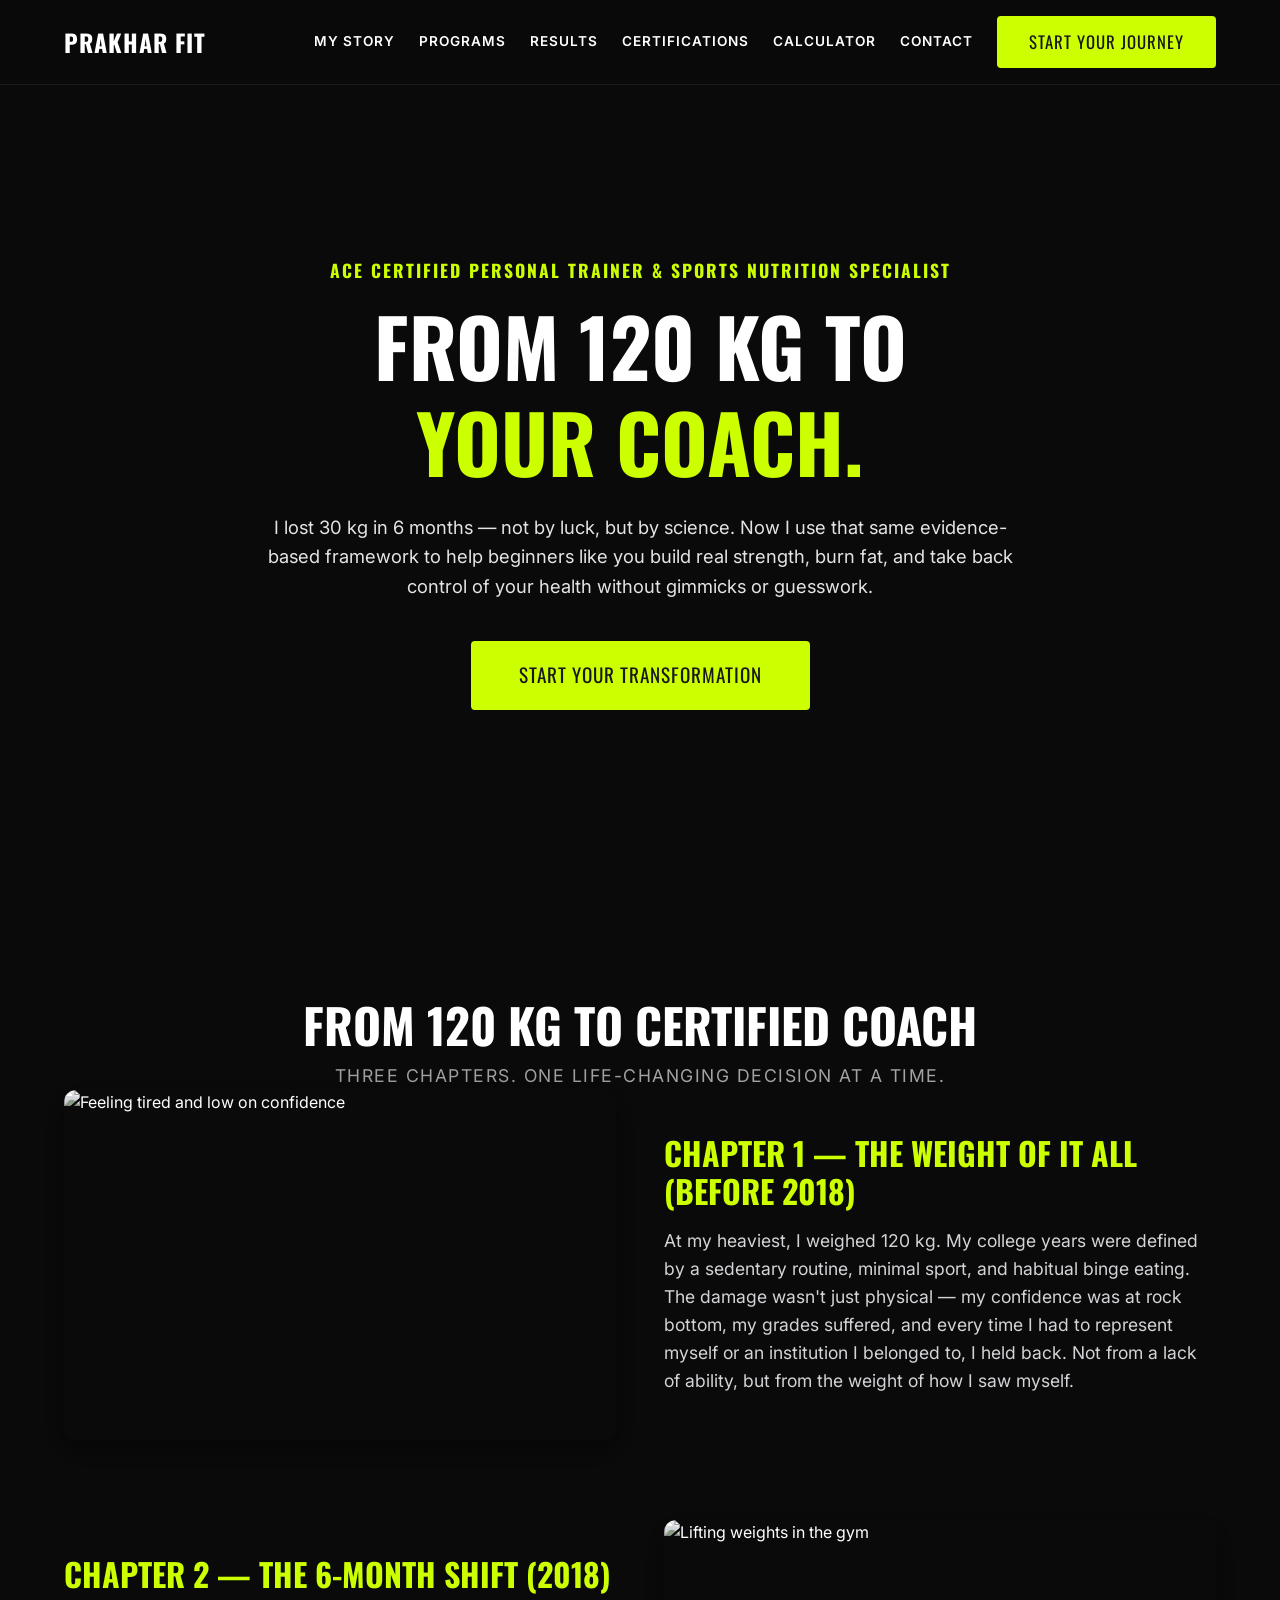
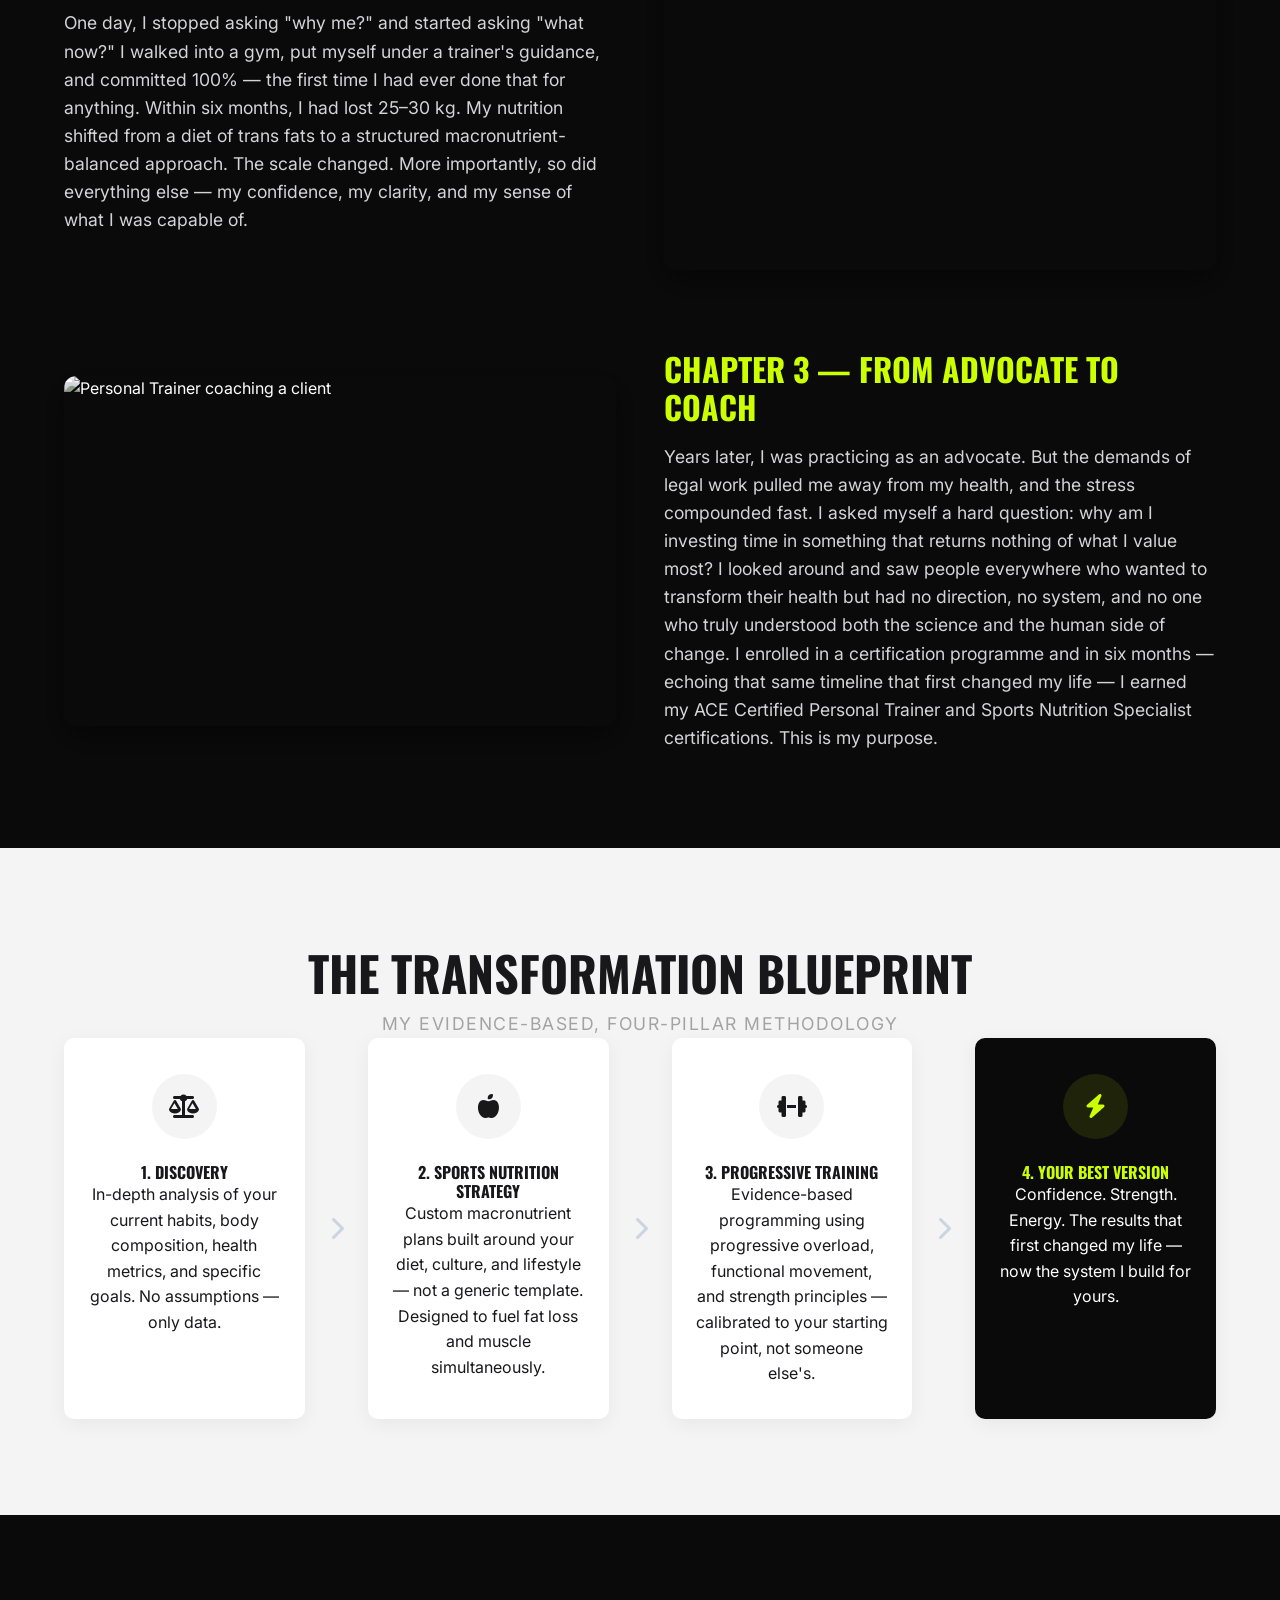
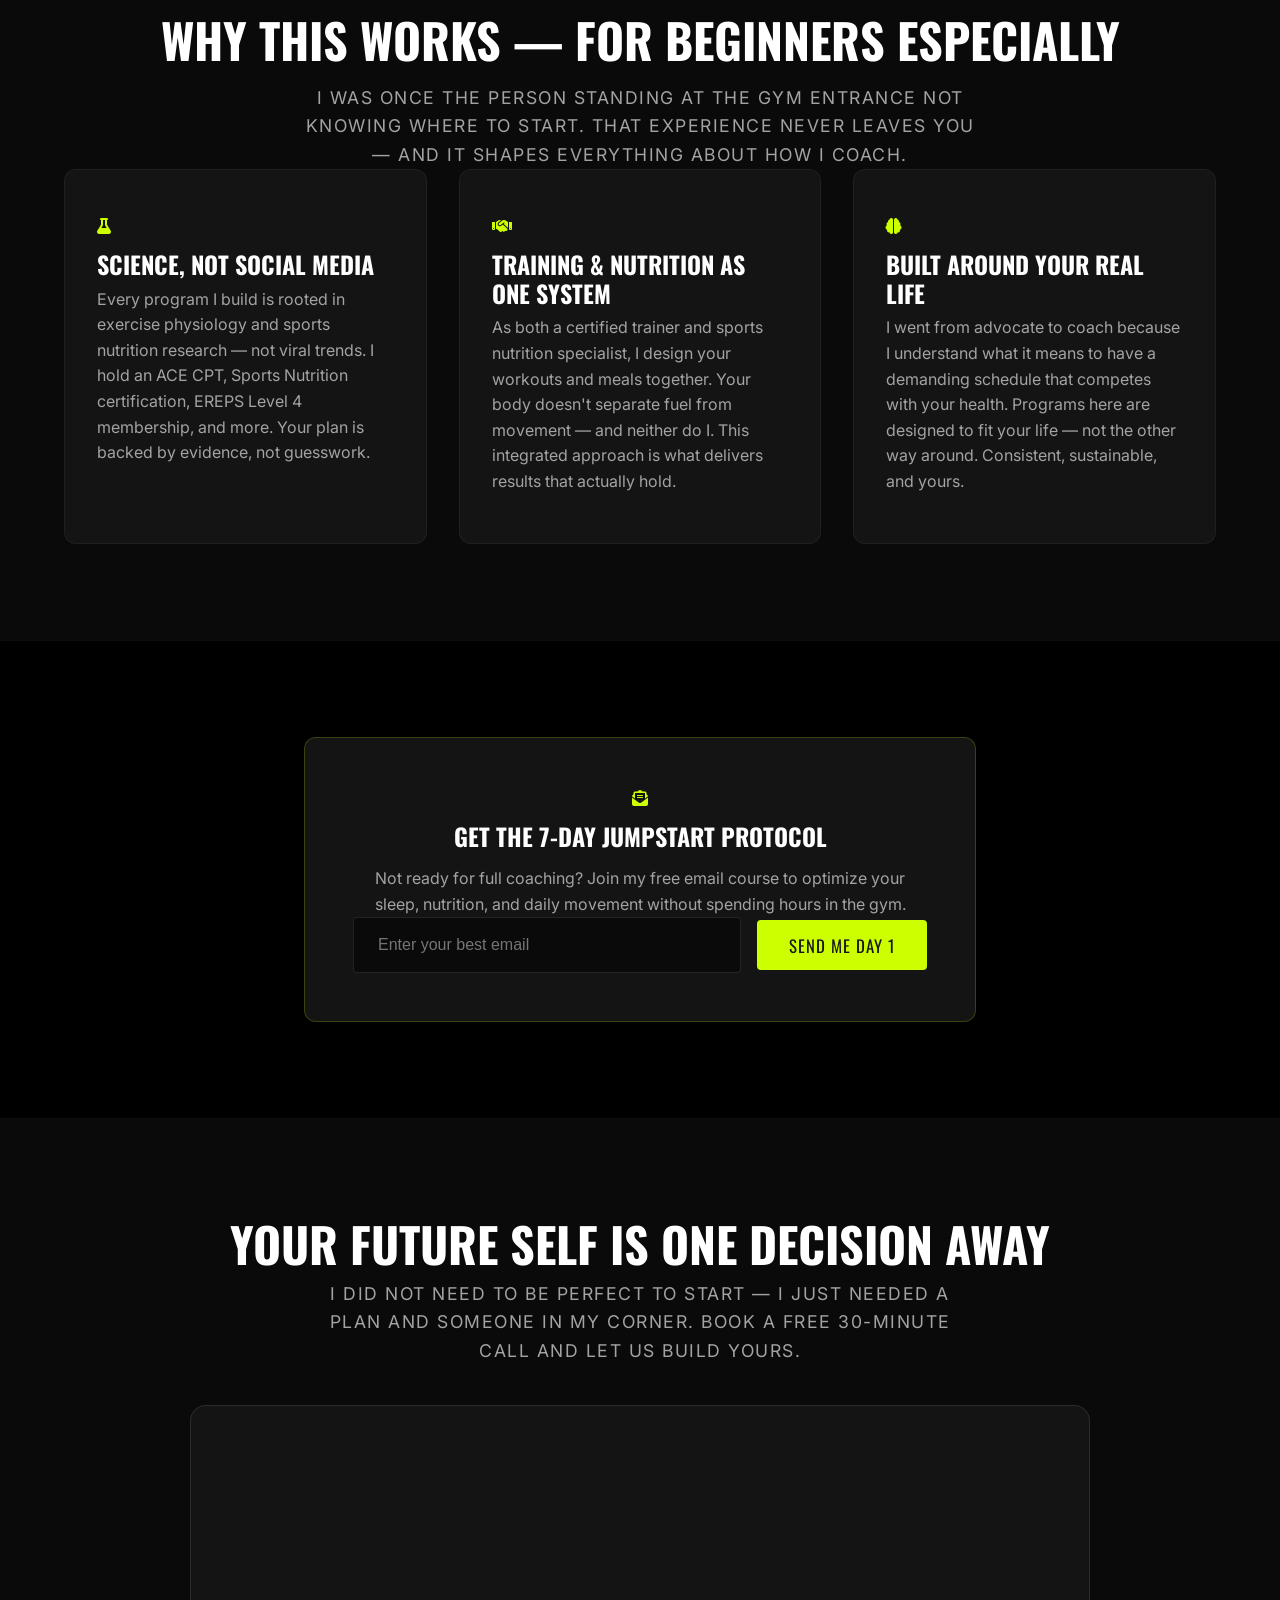
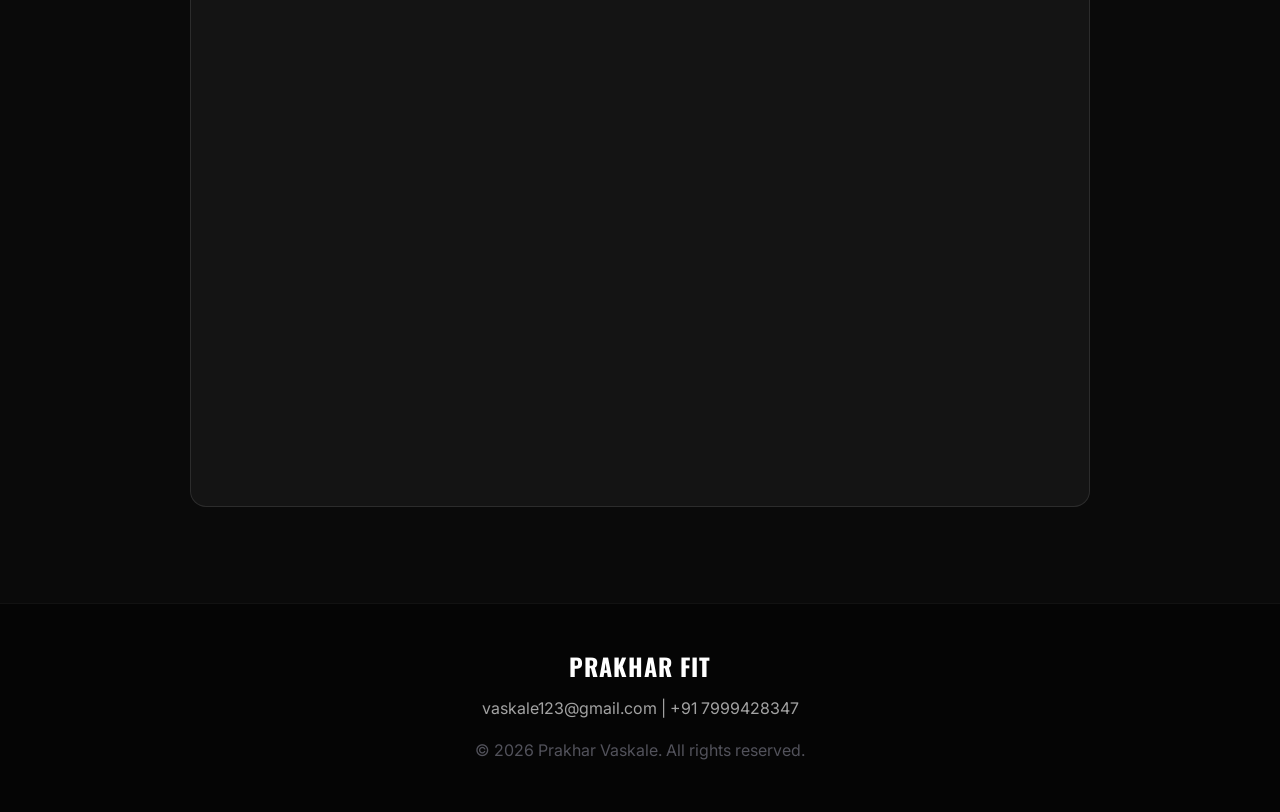
==== index.html @ a8d037b8 "Add files via upload" ====
<!DOCTYPE html>
<html lang="en">
<head>
    <meta charset="UTF-8">
    <meta name="viewport" content="width=device-width, initial-scale=1.0">
    <title>Prakhar Vaskale | Personal Training & Fitness</title>
    
    <link rel="preconnect" href="https://fonts.googleapis.com">
    <link rel="preconnect" href="https://fonts.gstatic.com" crossorigin>
    <link href="https://fonts.googleapis.com/css2?family=Inter:wght@300;400;600&family=Oswald:wght@500;700&display=swap" rel="stylesheet">
    <link rel="stylesheet" href="https://cdnjs.cloudflare.com/ajax/libs/font-awesome/6.4.0/css/all.min.css">
    <link rel="stylesheet" href="style.css">
</head>
<body>

    <nav class="navbar">
        <div class="nav-container">
            <a href="index.html" class="logo">PRAKHAR FIT</a>
            <div class="nav-links">
                <a href="index.html#journey">My Story</a>
                <a href="programs.html">Programs</a>
                <a href="transformations.html">Results</a>
                <a href="certifications.html">Certifications</a>
                <a href="calculator.html">Calculator</a>
                <a href="contact.html">Contact</a>
                <a href="index.html#consultation" class="btn btn-accent">Start Your Journey</a>
            </div>
        </div>
    </nav>

    <header class="hero">
        <div class="hero-overlay"></div>
        <div class="hero-content">
            <h4 class="hero-subtitle">ACE Certified Personal Trainer &amp; Sports Nutrition Specialist</h4>
            <h1 class="hero-title">FROM 120 KG TO <br><span class="text-accent">YOUR COACH.</span></h1>
            <p class="hero-description">
                I lost 30 kg in 6 months — not by luck, but by science. Now I use that same evidence-based framework to help beginners like you build real strength, burn fat, and take back control of your health without gimmicks or guesswork.
            </p>
            <div class="hero-buttons">
                <a href="#consultation" class="btn btn-accent btn-large">Start Your Transformation</a>
            </div>
        </div>
    </header>

    <section id="journey" class="section dark-section">
        <div class="container text-center mb-12">
            <h2 class="section-title">From 120 kg to Certified Coach</h2>
            <p class="section-subtitle">Three chapters. One life-changing decision at a time.</p>
        </div>

        <div class="timeline container">
            <div class="timeline-item">
                <div class="timeline-img">
                    <img src="https://images.unsplash.com/photo-1549923746-c502d488b3ea?q=80&w=600&auto=format&fit=crop" alt="Feeling tired and low on confidence">
                </div>
                <div class="timeline-content">
                    <h3>Chapter 1 — The Weight of It All (Before 2018)</h3>
                    <p>At my heaviest, I weighed 120 kg. My college years were defined by a sedentary routine, minimal sport, and habitual binge eating. The damage wasn't just physical — my confidence was at rock bottom, my grades suffered, and every time I had to represent myself or an institution I belonged to, I held back. Not from a lack of ability, but from the weight of how I saw myself.</p>
                </div>
            </div>

            <div class="timeline-item reverse">
                <div class="timeline-img">
                    <img src="https://images.unsplash.com/photo-1581009146145-b5ef050c2e1e?q=80&w=600&auto=format&fit=crop" alt="Lifting weights in the gym">
                </div>
                <div class="timeline-content">
                    <h3>Chapter 2 — The 6-Month Shift (2018)</h3>
                    <p>One day, I stopped asking "why me?" and started asking "what now?" I walked into a gym, put myself under a trainer's guidance, and committed 100% — the first time I had ever done that for anything. Within six months, I had lost 25–30 kg. My nutrition shifted from a diet of trans fats to a structured macronutrient-balanced approach. The scale changed. More importantly, so did everything else — my confidence, my clarity, and my sense of what I was capable of.</p>
                </div>
            </div>

            <div class="timeline-item">
                <div class="timeline-img">
                    <img src="https://images.unsplash.com/photo-1571019614242-c5c5dee9f50b?q=80&w=600&auto=format&fit=crop" alt="Personal Trainer coaching a client">
                </div>
                <div class="timeline-content">
                    <h3>Chapter 3 — From Advocate to Coach</h3>
                    <p>Years later, I was practicing as an advocate. But the demands of legal work pulled me away from my health, and the stress compounded fast. I asked myself a hard question: why am I investing time in something that returns nothing of what I value most? I looked around and saw people everywhere who wanted to transform their health but had no direction, no system, and no one who truly understood both the science and the human side of change. I enrolled in a certification programme and in six months — echoing that same timeline that first changed my life — I earned my ACE Certified Personal Trainer and Sports Nutrition Specialist certifications. This is my purpose.</p>
                </div>
            </div>
        </div>
    </section>

    <section id="methodology" class="section grey-section">
        <div class="container text-center mb-12">
            <h2 class="section-title text-dark">The Transformation Blueprint</h2>
            <p class="section-subtitle text-dark">My Evidence-Based, Four-Pillar Methodology</p>
        </div>

        <div class="flowchart container">
            <div class="flow-step">
                <div class="flow-icon"><i class="fa-solid fa-scale-balanced"></i></div>
                <h4>1. Discovery</h4>
                <p>In-depth analysis of your current habits, body composition, health metrics, and specific goals. No assumptions — only data.</p>
            </div>
            <div class="flow-arrow"><i class="fa-solid fa-chevron-right"></i></div>
            
            <div class="flow-step">
                <div class="flow-icon"><i class="fa-solid fa-apple-whole"></i></div>
                <h4>2. Sports Nutrition Strategy</h4>
                <p>Custom macronutrient plans built around your diet, culture, and lifestyle — not a generic template. Designed to fuel fat loss and muscle simultaneously.</p>
            </div>
            <div class="flow-arrow"><i class="fa-solid fa-chevron-right"></i></div>
            
            <div class="flow-step">
                <div class="flow-icon"><i class="fa-solid fa-dumbbell"></i></div>
                <h4>3. Progressive Training</h4>
                <p>Evidence-based programming using progressive overload, functional movement, and strength principles — calibrated to your starting point, not someone else's.</p>
            </div>
            <div class="flow-arrow"><i class="fa-solid fa-chevron-right"></i></div>
            
            <div class="flow-step highlight-step">
                <div class="flow-icon"><i class="fa-solid fa-bolt"></i></div>
                <h4>4. Your Best Version</h4>
                <p>Confidence. Strength. Energy. The results that first changed my life — now the system I build for yours.</p>
            </div>
        </div>
    </section>

    <section class="section dark-section pb-24">
        <div class="container text-center mb-12">
            <h2 class="section-title">Why This Works — For Beginners Especially</h2>
            <p class="section-subtitle max-w-2xl mx-auto mt-4">I was once the person standing at the gym entrance not knowing where to start. That experience never leaves you — and it shapes everything about how I coach.</p>
        </div>
        <div class="grid-3 container">
            <div class="feature-card">
                <i class="fa-solid fa-flask text-accent text-4xl mb-4"></i>
                <h3 class="mb-2">Science, Not Social Media</h3>
                <p class="text-muted">Every program I build is rooted in exercise physiology and sports nutrition research — not viral trends. I hold an ACE CPT, Sports Nutrition certification, EREPS Level 4 membership, and more. Your plan is backed by evidence, not guesswork.</p>
            </div>
            <div class="feature-card">
                <i class="fa-solid fa-handshake text-accent text-4xl mb-4"></i>
                <h3 class="mb-2">Training &amp; Nutrition as One System</h3>
                <p class="text-muted">As both a certified trainer and sports nutrition specialist, I design your workouts and meals together. Your body doesn't separate fuel from movement — and neither do I. This integrated approach is what delivers results that actually hold.</p>
            </div>
            <div class="feature-card">
                <i class="fa-solid fa-brain text-accent text-4xl mb-4"></i>
                <h3 class="mb-2">Built Around Your Real Life</h3>
                <p class="text-muted">I went from advocate to coach because I understand what it means to have a demanding schedule that competes with your health. Programs here are designed to fit your life — not the other way around. Consistent, sustainable, and yours.</p>
            </div>
        </div>
    </section>

    <section class="section black-section lead-magnet-section border-y">
        <div class="container">
            <div class="lead-magnet-card text-center max-w-2xl mx-auto">
                <i class="fa-solid fa-envelope-open-text text-accent text-5xl mb-4"></i>
                <h2 class="mb-4">Get the 7-Day Jumpstart Protocol</h2>
                <p class="text-muted mb-6">Not ready for full coaching? Join my free email course to optimize your sleep, nutrition, and daily movement without spending hours in the gym.</p>
                
                <div id="error-message" style="display:none; color: #ff4444; margin-top: 1rem; padding: 1rem; border: 1px solid #ff4444; border-radius: 6px; background: rgba(255, 68, 68, 0.05);">
                    Something went wrong. Please check your email and try again.
                </div>
                <div id="success-message" style="display:none; color: var(--accent); margin-top: 1rem; padding: 1rem; border: 1px solid var(--accent); border-radius: 6px; background: rgba(204, 255, 0, 0.05);">
                    Protocol started! Check your inbox for Day 1.
                </div>

                <form id="sib-form" method="POST" action="https://c0c297ec.sibforms.com/serve/[base64]" data-type="subscription" class="flex items-center justify-center gap-4 flex-wrap mt-6">
                    
                    <input class="lead-input" type="email" id="EMAIL" name="EMAIL" autocomplete="off" placeholder="Enter your best email" data-required="true" required />
                    
                    <button class="btn btn-accent" form="sib-form" type="submit">
                        Send Me Day 1
                    </button>

                    <input type="text" name="email_address_check" value="" style="display:none;">
                    <input type="hidden" name="locale" value="en">
                </form>

                <script>
                  window.REQUIRED_CODE_ERROR_MESSAGE = 'Please choose a country code';
                  window.LOCALE = 'en';
                  window.EMAIL_INVALID_MESSAGE = window.SMS_INVALID_MESSAGE = "The information provided is invalid.";
                  window.REQUIRED_ERROR_MESSAGE = "This field cannot be left blank.";
                  window.GENERIC_INVALID_MESSAGE = "The information provided is invalid.";
                  window.translation = { common: { selectedList: '{quantity} list selected', selectedLists: '{quantity} lists selected', selectedOption: '{quantity} selected', selectedOptions: '{quantity} selected', } };
                  var AUTOHIDE = Boolean(1);
                </script>
                <script defer src="https://sibforms.com/forms/end-form/build/main.js"></script>

            </div>
        </div>
    </section>

    <section id="consultation" class="section dark-section text-center">
        <div class="container">
            <h2 class="section-title mb-4">Your Future Self Is One Decision Away</h2>
            <p class="section-subtitle text-muted mb-10 max-w-2xl mx-auto">I did not need to be perfect to start — I just needed a plan and someone in my corner. Book a free 30-minute call and let us build yours.</p>
            
            <div class="calendly-wrapper">
                <div class="calendly-inline-widget" data-url="https://calendly.com/vaskale123/30min?hide_gdpr_banner=1&background_color=0a0a0a&text_color=ffffff&primary_color=ccff00" style="min-width:320px;height:700px;"></div>
                <script type="text/javascript" src="https://assets.calendly.com/assets/external/widget.js" async></script>
            </div>
        </div>
    </section>

    <footer class="footer">
        <div class="container text-center">
            <h3 class="logo mb-4">PRAKHAR FIT</h3>
            <p class="text-muted mb-4">vaskale123@gmail.com | +91 7999428347</p>
            <p class="text-sm text-dark-muted">&copy; 2026 Prakhar Vaskale. All rights reserved.</p>
        </div>
    </footer>

</body>
</html>
---- style.css ----
/* =========================================
   1. Reset & Core Variables
   ========================================= */
:root {
    --bg-main: #0a0a0a;
    --bg-card: #141414;
    --bg-light: #f4f4f5;
    --accent: #ccff00; 
    --accent-hover: #b3e600;
    --text-main: #ffffff;
    --text-muted: #a3a3a3;
    --text-dark: #18181b;
    --font-heading: 'Oswald', sans-serif;
    --font-body: 'Inter', sans-serif;
    --transition: all 0.3s ease-in-out;
}

*, *::before, *::after {
    margin: 0;
    padding: 0;
    box-sizing: border-box;
}

html {
    scroll-behavior: smooth;
    /* Fix for mobile chrome viewport height */
    height: -webkit-fill-available;
}

body {
    font-family: var(--font-body);
    background-color: var(--bg-main);
    color: var(--text-main);
    line-height: 1.6;
    -webkit-font-smoothing: antialiased;
    overflow-x: hidden;
    width: 100%;
    min-height: 100vh;
    min-height: -webkit-fill-available;
}

img {
    max-width: 100%;
    height: auto;
    display: block;
}

/* =========================================
   2. Typography & Utility Classes
   ========================================= */
h1, h2, h3, h4, .logo {
    font-family: var(--font-heading);
    text-transform: uppercase;
    line-height: 1.2;
}

.text-accent { color: var(--accent); }
.text-muted { color: var(--text-muted); }
.text-dark { color: var(--text-dark); }
.text-main { color: var(--text-main); }
.text-center { text-align: center; }
.font-bold { font-weight: 700; }
.text-lg { font-size: 1.15rem; }

.mb-2 { margin-bottom: 0.5rem; }
.mb-4 { margin-bottom: 1rem; }
.mb-10 { margin-bottom: 2.5rem; }
.mb-12 { margin-bottom: 3.5rem; }
.mt-4 { margin-top: 1rem; }
.mr-4 { margin-right: 1rem; }
.mt-nav { margin-top: 70px; }

.max-w-2xl { max-width: 42rem; width: 100%; }
.mx-auto { margin-left: auto; margin-right: auto; }
.container { max-width: 1200px; margin: 0 auto; padding: 0 1.5rem; width: 100%; }
.flex { display: flex; }
.items-center { align-items: center; }
.justify-center { justify-content: center; }
.gap-4 { gap: 1rem; }
.flex-wrap { flex-wrap: wrap; }

/* =========================================
   3. Buttons
   ========================================= */
.btn {
    display: inline-flex;
    align-items: center;
    justify-content: center;
    padding: 0.8rem 2rem;
    font-family: var(--font-heading);
    font-size: 1.05rem;
    text-transform: uppercase;
    letter-spacing: 1px;
    transition: var(--transition);
    cursor: pointer;
    border: none;
    text-decoration: none;
    border-radius: 4px; 
    text-align: center;
}

.btn-accent { background-color: var(--accent); color: var(--text-dark); }
.btn-accent:hover { background-color: var(--accent-hover); transform: translateY(-2px); box-shadow: 0 8px 20px rgba(204, 255, 0, 0.15); }
.btn-large { padding: 1.2rem 3rem; font-size: 1.2rem; }
.btn-outline { background-color: transparent; border: 1px solid var(--text-muted); color: var(--text-main); }
.btn-outline:hover { background-color: rgba(255,255,255,0.05); }

/* =========================================
   4. Navigation (FIXED FOR CHROME MOBILE)
   ========================================= */
.navbar {
    position: fixed;
    top: 0; 
    left: 0; 
    width: 100%;
    background: rgba(10, 10, 10, 0.98); /* Higher opacity for mobile stability */
    backdrop-filter: blur(10px);
    -webkit-backdrop-filter: blur(10px); /* Safari support */
    z-index: 9999; /* Forced to the absolute top */
    border-bottom: 1px solid rgba(255, 255, 255, 0.08);
    /* Prevent Chrome from hiding bar on scroll */
    transform: translateZ(0);
}

.nav-container {
    display: flex;
    justify-content: space-between;
    align-items: center;
    padding: 1rem 1.5rem;
    max-width: 1200px;
    margin: 0 auto;
}

.logo { font-size: 1.5rem; letter-spacing: 1px; color: var(--text-main); font-weight: 700; text-decoration: none; }
.nav-links { display: flex; align-items: center; gap: 1.5rem; }
.nav-links a:not(.btn) { color: var(--text-main); text-decoration: none; font-weight: 600; font-size: 0.85rem; text-transform: uppercase; letter-spacing: 1px; transition: var(--transition); }
.nav-links a:not(.btn):hover { color: var(--accent); }

/* =========================================
   5. Hero Section
   ========================================= */
.hero {
    position: relative;
    height: 100vh; 
    display: flex;
    align-items: center;
    justify-content: center;
    text-align: center;
    background-image: url('https://images.unsplash.com/photo-1534438327276-14e5300c3a48?q=80&w=1920&auto=format&fit=crop');
    background-size: cover;
    background-position: center;
    /* Ensure hero content doesn't hide behind nav */
    padding-top: 70px;
}

.hero-overlay {
    position: absolute; inset: 0;
    background: linear-gradient(to bottom, rgba(10, 10, 10, 0.8) 0%, rgba(10, 10, 10, 0.95) 100%);
}

.hero-content {
    position: relative;
    z-index: 10;
    max-width: 800px;
    width: 100%;
    padding: 0 1.5rem;
}

.hero-subtitle { color: var(--accent); letter-spacing: 2px; font-size: 1.1rem; margin-bottom: 1rem; }
.hero-title { font-size: clamp(2.5rem, 8vw, 5rem); margin-bottom: 1.5rem; }
.hero-description { font-size: 1.15rem; color: #e4e4e7; margin-bottom: 2.5rem; }

/* =========================================
   6. General Layout Sections
   ========================================= */
.section { padding: 6rem 0; width: 100%; }
.dark-section { background-color: var(--bg-main); }
.black-section { background-color: #000000; }
.grey-section { background-color: var(--bg-light); color: var(--text-dark); }

.page-header { padding: 8rem 1.5rem 4rem; text-align: center; background-color: var(--bg-main); border-bottom: 1px solid rgba(255,255,255,0.05); }
.section-title { font-size: clamp(2rem, 4vw, 3rem); margin-bottom: 0.5rem; }
.section-subtitle { font-size: 1.1rem; color: var(--text-muted); text-transform: uppercase; letter-spacing: 1.5px;}

/* =========================================
   7. Visual Timeline
   ========================================= */
.timeline { display: flex; flex-direction: column; gap: 5rem; }
.timeline-item { display: flex; flex-wrap: wrap; align-items: center; gap: 3rem; width: 100%; }
.timeline-item.reverse { flex-direction: row-reverse; }

.timeline-img { flex: 1 1 400px; position: relative; }
.timeline-content { flex: 1 1 400px; }

.timeline-img img { 
    width: 100%; height: 350px; object-fit: cover; 
    border-radius: 12px; filter: grayscale(80%); 
    transition: var(--transition); box-shadow: 0 10px 30px rgba(0,0,0,0.5); 
}
.timeline-item:hover .timeline-img img { filter: grayscale(0%); transform: scale(1.02); }
.timeline-content h3 { font-size: 2rem; color: var(--accent); margin-bottom: 1rem; }
.timeline-content p { font-size: 1.1rem; color: #d4d4d8; }

/* =========================================
   8. Flowchart
   ========================================= */
.flowchart { display: flex; flex-wrap: wrap; justify-content: center; align-items: stretch; gap: 1.5rem; }
.flow-step { 
    flex: 1 1 220px; 
    background: #ffffff; padding: 2rem 1.5rem; border-radius: 10px; 
    text-align: center; box-shadow: 0 5px 20px rgba(0,0,0,0.05); 
    transition: var(--transition); border-top: 4px solid transparent; 
}
.flow-step:hover { transform: translateY(-5px); border-top-color: var(--accent); }
.highlight-step { background: var(--bg-main); color: var(--text-main); }
.highlight-step h4 { color: var(--accent); }

.flow-icon { 
    width: 65px; height: 65px; margin: 0 auto 1.5rem; 
    background: var(--bg-light); border-radius: 50%; 
    display: flex; align-items: center; justify-content: center; 
    font-size: 1.5rem; color: var(--text-dark); transition: var(--transition); 
}
.highlight-step .flow-icon { background: rgba(204, 255, 0, 0.1); color: var(--accent); }
.flow-step:hover .flow-icon { background: var(--accent); color: var(--text-dark); }
.flow-arrow { display: flex; align-items: center; justify-content: center; font-size: 1.5rem; color: #cbd5e1; }

/* =========================================
   9. Grids
   ========================================= */
.grid-3, .pricing-grid { 
    display: grid; 
    grid-template-columns: repeat(auto-fit, minmax(300px, 1fr)); 
    gap: 2rem; 
}

.feature-card, .pricing-card { 
    background: var(--bg-card); padding: 3rem 2rem; border-radius: 12px; 
    border: 1px solid rgba(255,255,255,0.05); transition: var(--transition); 
    display: flex; flex-direction: column; 
}
.feature-card:hover, .pricing-card:hover { border-color: var(--accent); transform: translateY(-5px); }

.feature-card img { width: 100%; height: 250px; object-fit: cover; border-radius: 8px; }
.feature-card h3 { font-size: 1.5rem; }

.pricing-card.premium { border-color: var(--accent); position: relative; }
.premium-badge { position: absolute; top: -12px; left: 50%; transform: translateX(-50%); background: var(--accent); color: var(--bg-main); padding: 0.25rem 1rem; border-radius: 20px; font-weight: 700; font-size: 0.8rem; text-transform: uppercase; white-space: nowrap; }
.feature-list { list-style: none; margin-bottom: 2.5rem; flex-grow: 1; text-align: left; }
.feature-list li { margin-bottom: 1rem; display: flex; align-items: flex-start; gap: 0.75rem; color: #d4d4d8; }
.feature-list i { color: var(--accent); margin-top: 0.25rem; }

/* =========================================
   10. Contact Section
   ========================================= */
.contact-grid {
    display: grid; 
    grid-template-columns: repeat(auto-fit, minmax(300px, 1fr)); 
    gap: 4rem; 
    align-items: start;
}

.contact-form-wrapper {
    background: var(--bg-card); padding: 3rem; border-radius: 12px; 
    border: 1px solid rgba(255,255,255,0.05); box-shadow: 0 10px 30px rgba(0,0,0,0.5);
}

.custom-form .form-group { margin-bottom: 1.5rem; text-align: left; }
.custom-form label { display: block; margin-bottom: 0.5rem; color: var(--text-muted); font-size: 0.9rem; text-transform: uppercase; letter-spacing: 1px; }
.custom-form input, .custom-form select, .custom-form textarea {
    width: 100%; padding: 1rem; background: var(--bg-main); border: 1px solid rgba(255,255,255,0.1); 
    border-radius: 6px; color: var(--text-main); font-family: var(--font-body); font-size: 1rem; transition: var(--transition);
}
.custom-form input:focus, .custom-form select:focus, .custom-form textarea:focus { outline: none; border-color: var(--accent); box-shadow: 0 0 0 2px rgba(204, 255, 0, 0.2); }

/* =========================================
   11. Calculator Section
   ========================================= */
#results-container { display: none; margin-top: 2rem; padding-top: 2rem; border-top: 1px solid rgba(255,255,255,0.1); }
.macro-grid { display: grid; grid-template-columns: repeat(3, 1fr); gap: 1rem; margin-top: 1.5rem; }
.macro-box { background: var(--bg-main); padding: 1.5rem 1rem; border-radius: 8px; text-align: center; border: 1px solid rgba(204, 255, 0, 0.2); }
.macro-number { font-family: var(--font-heading); font-size: 2rem; color: var(--text-main); margin-bottom: 0.25rem; }
.macro-label { font-size: 0.85rem; color: var(--text-muted); text-transform: uppercase; letter-spacing: 1px; }
.calories-box { text-align: center; margin-bottom: 2rem; }
.calories-number { font-family: var(--font-heading); font-size: 3.5rem; color: var(--accent); line-height: 1; }
.two-col-grid { display: grid; grid-template-columns: 1fr 1fr; gap: 1.5rem; }
.disclaimer-box { background: rgba(255,255,255,0.02); border: 1px solid rgba(255,255,255,0.05); padding: 1rem; border-radius: 8px; text-align: left; margin-bottom: 1.5rem; }

/* =========================================
   12. Calendly & Footer
   ========================================= */
.calendly-wrapper { 
    background: var(--bg-card); border-radius: 16px; max-width: 900px; 
    margin: 0 auto; border: 1px solid rgba(255,255,255,0.1); overflow: hidden; 
}
.footer { background: #050505; padding: 3rem 0; border-top: 1px solid rgba(255,255,255,0.05); }

/* =========================================
   13. New Elements: Lead Magnet & FAQ
   ========================================= */
.border-y {
    border-top: 1px solid rgba(255,255,255,0.05);
    border-bottom: 1px solid rgba(255,255,255,0.05);
}

.lead-magnet-card {
    background: var(--bg-card);
    padding: 3rem;
    border-radius: 12px;
    border: 1px solid rgba(204, 255, 0, 0.2);
    box-shadow: 0 10px 40px rgba(0,0,0,0.6);
}

.lead-input {
    flex: 1;
    min-width: 250px;
    padding: 1.1rem 1.5rem;
    background: var(--bg-main);
    border: 1px solid rgba(255,255,255,0.1);
    border-radius: 4px;
    color: var(--text-main);
    font-size: 1rem;
}

.lead-input:focus {
    outline: none;
    border-color: var(--accent);
}

.faq-container {
    text-align: left;
}

.faq-item {
    background: #ffffff;
    padding: 1.5rem;
    border-radius: 8px;
    margin-bottom: 1rem;
    box-shadow: 0 4px 10px rgba(0,0,0,0.03);
    border-left: 4px solid var(--accent);
}

.faq-question {
    font-size: 1.2rem;
    color: var(--bg-main);
    margin-bottom: 0.5rem;
}

.text-dark-muted {
    color: #52525b;
}

/* =========================================
   14. Responsive Fixes (MOBILE CHROME)
   ========================================= */
@media (max-width: 1000px) {
    .nav-container {
        flex-direction: column;
        padding: 1rem;
    }
    
    .nav-links {
        display: flex;
        flex-wrap: wrap;
        justify-content: center;
        gap: 0.8rem;
        margin-top: 1rem;
    }
    
    .nav-links a:not(.btn) {
        font-size: 0.8rem;
    }
    
    .navbar {
        position: fixed; /* Stick to top even on mobile */
    }

    .hero {
        padding-top: 140px; /* More space for the stacked mobile nav */
    }
    
    .mt-nav {
        margin-top: 140px;
    }

    .timeline-item.reverse { flex-direction: column; } 
    .flow-arrow { display: none; } 
}

@media (max-width: 600px) {
    .section { padding: 4rem 0; }
    .contact-form-wrapper { padding: 1.5rem; }
    .hero-title { font-size: 2.2rem; }
    .timeline-content { text-align: center; }
    .macro-grid { grid-template-columns: 1fr; } 
    .two-col-grid { grid-template-columns: 1fr; }
    
    .lead-magnet-card {
        padding: 2rem 1.5rem;
    }
    
    .lead-input {
        width: 100%;
        min-width: 100%;
    }
}
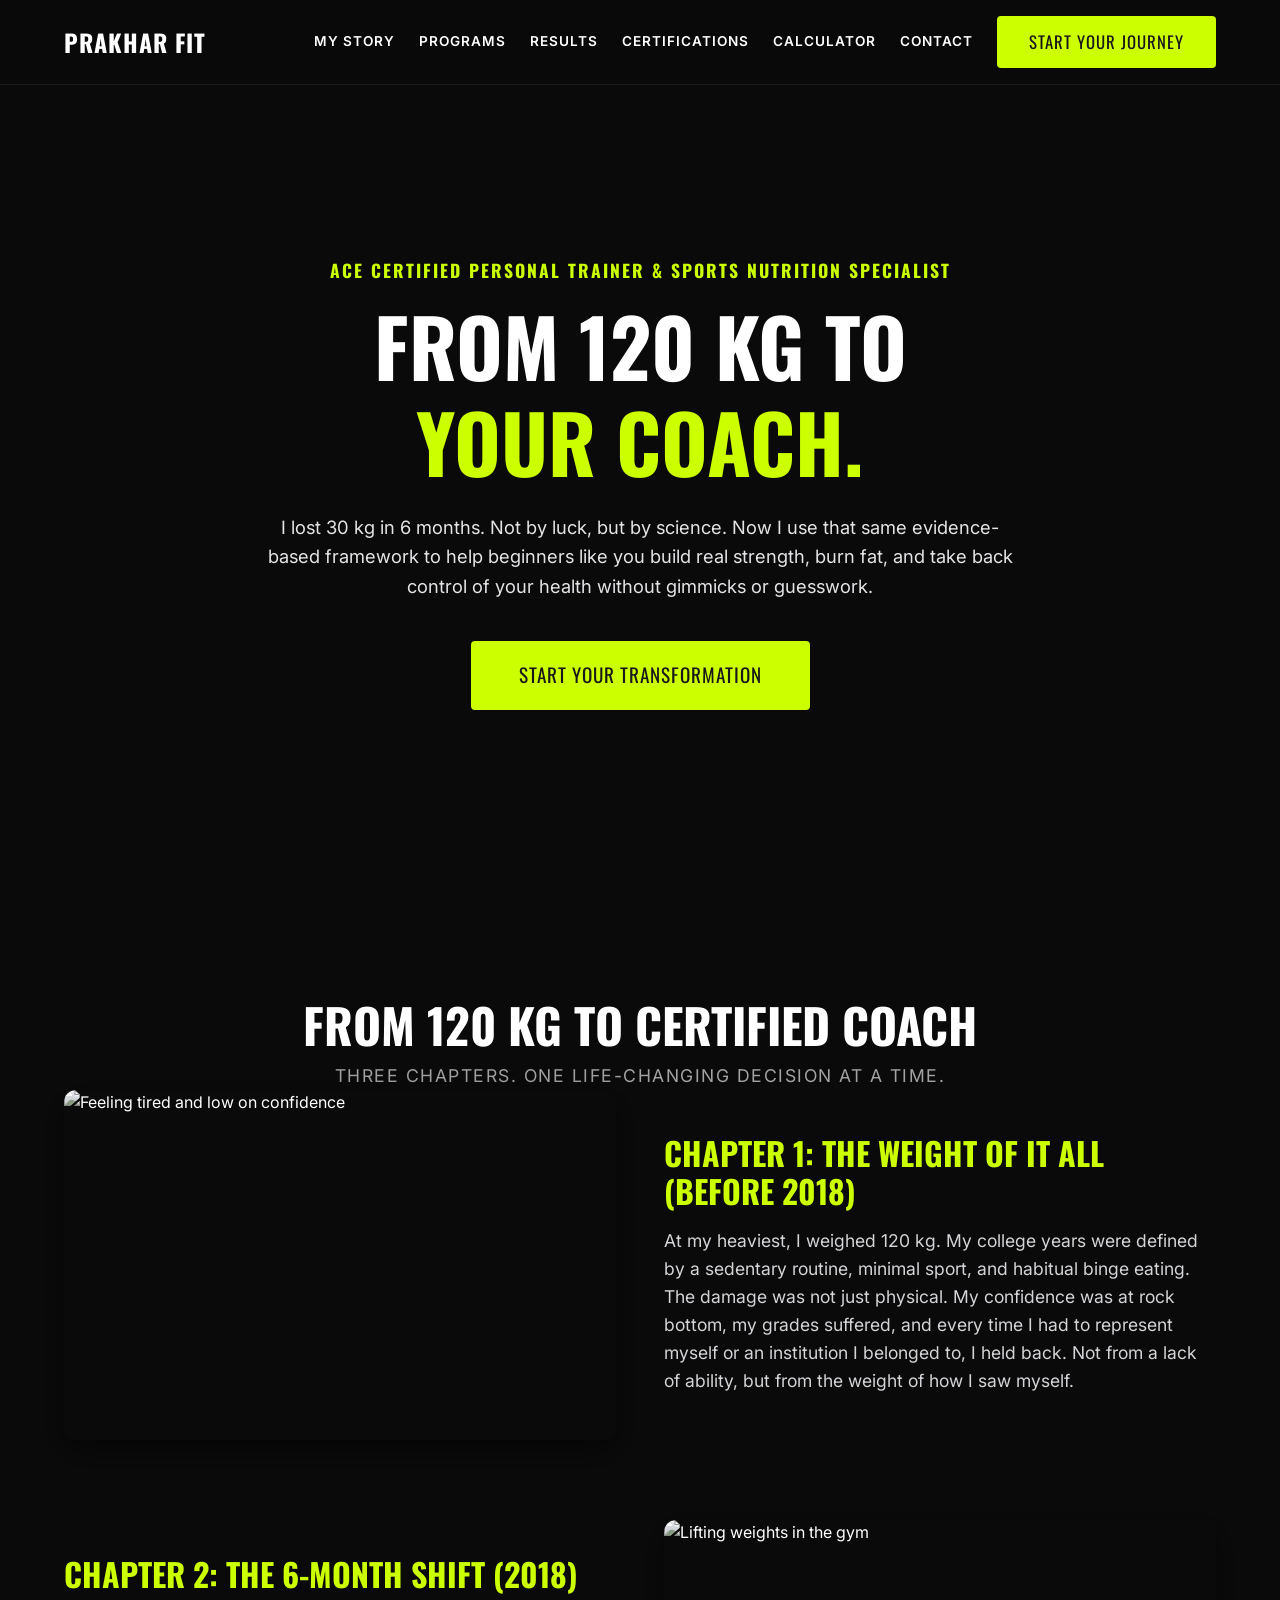
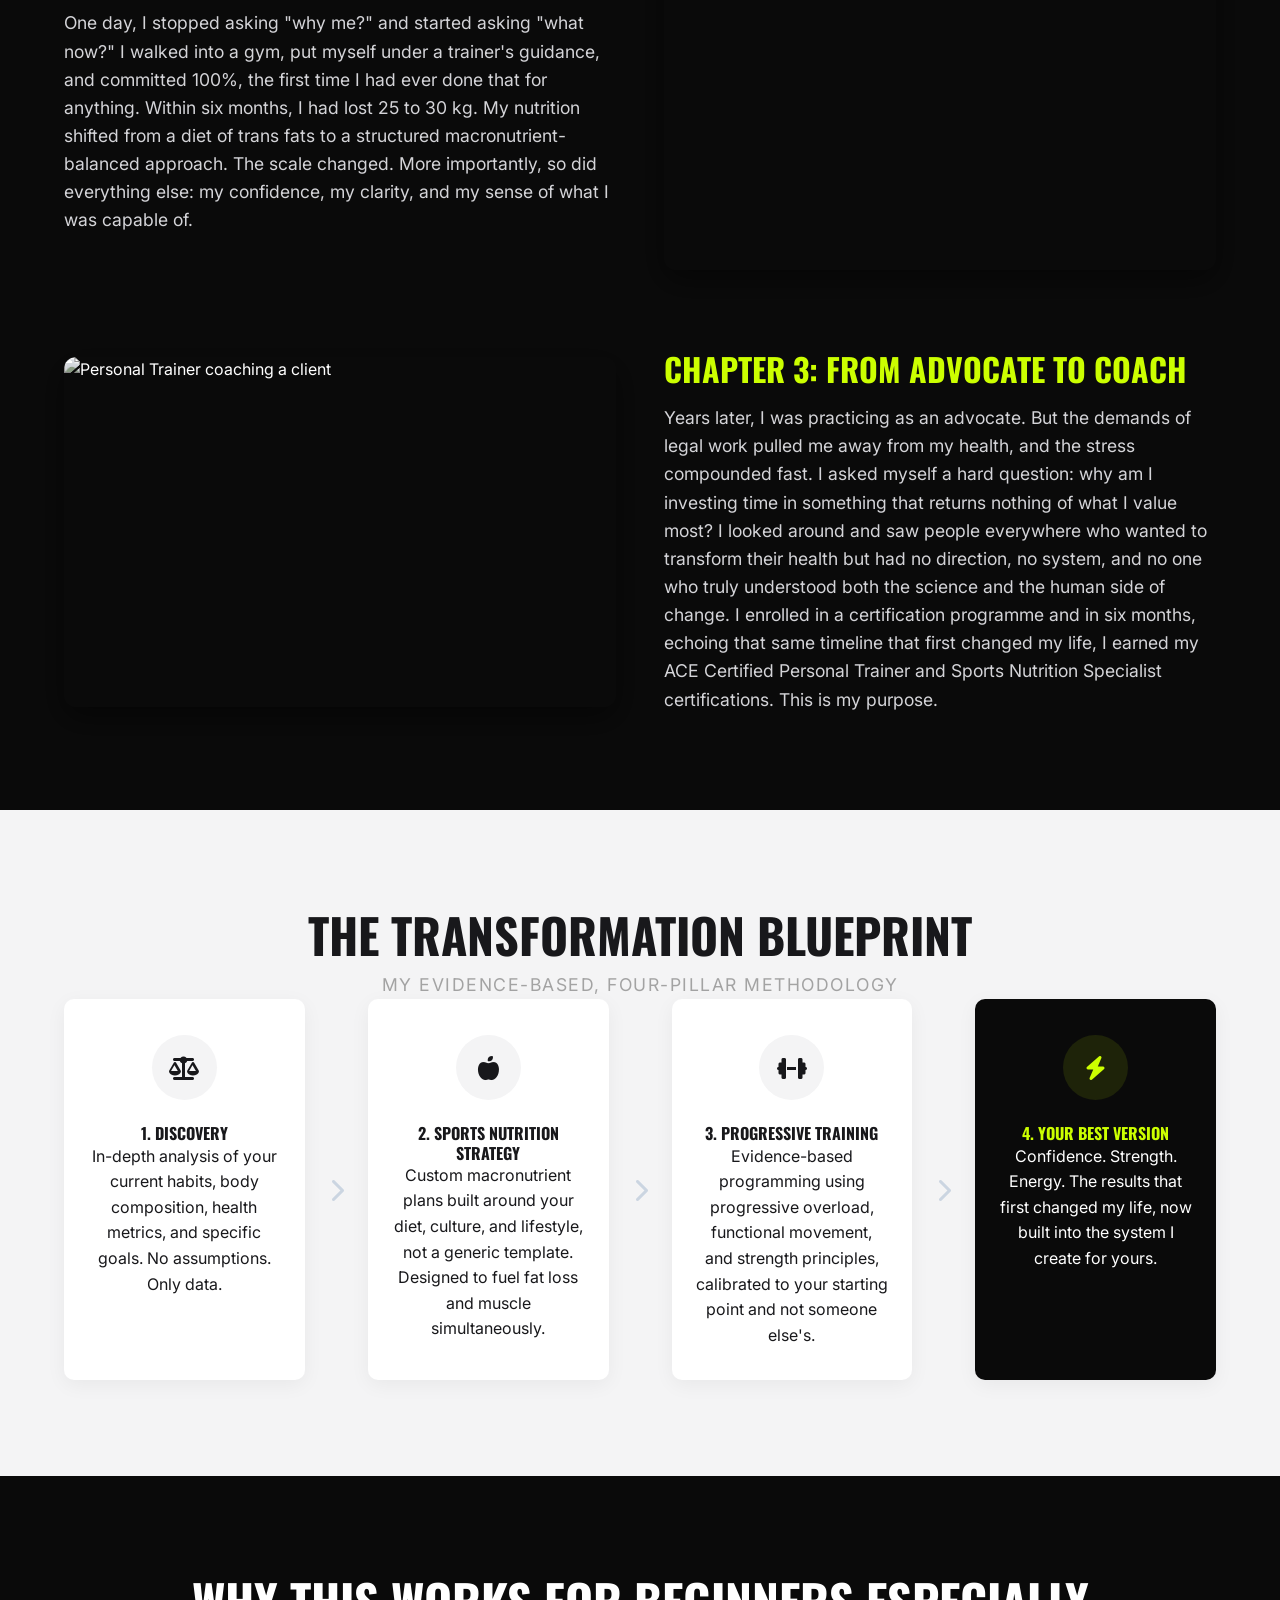
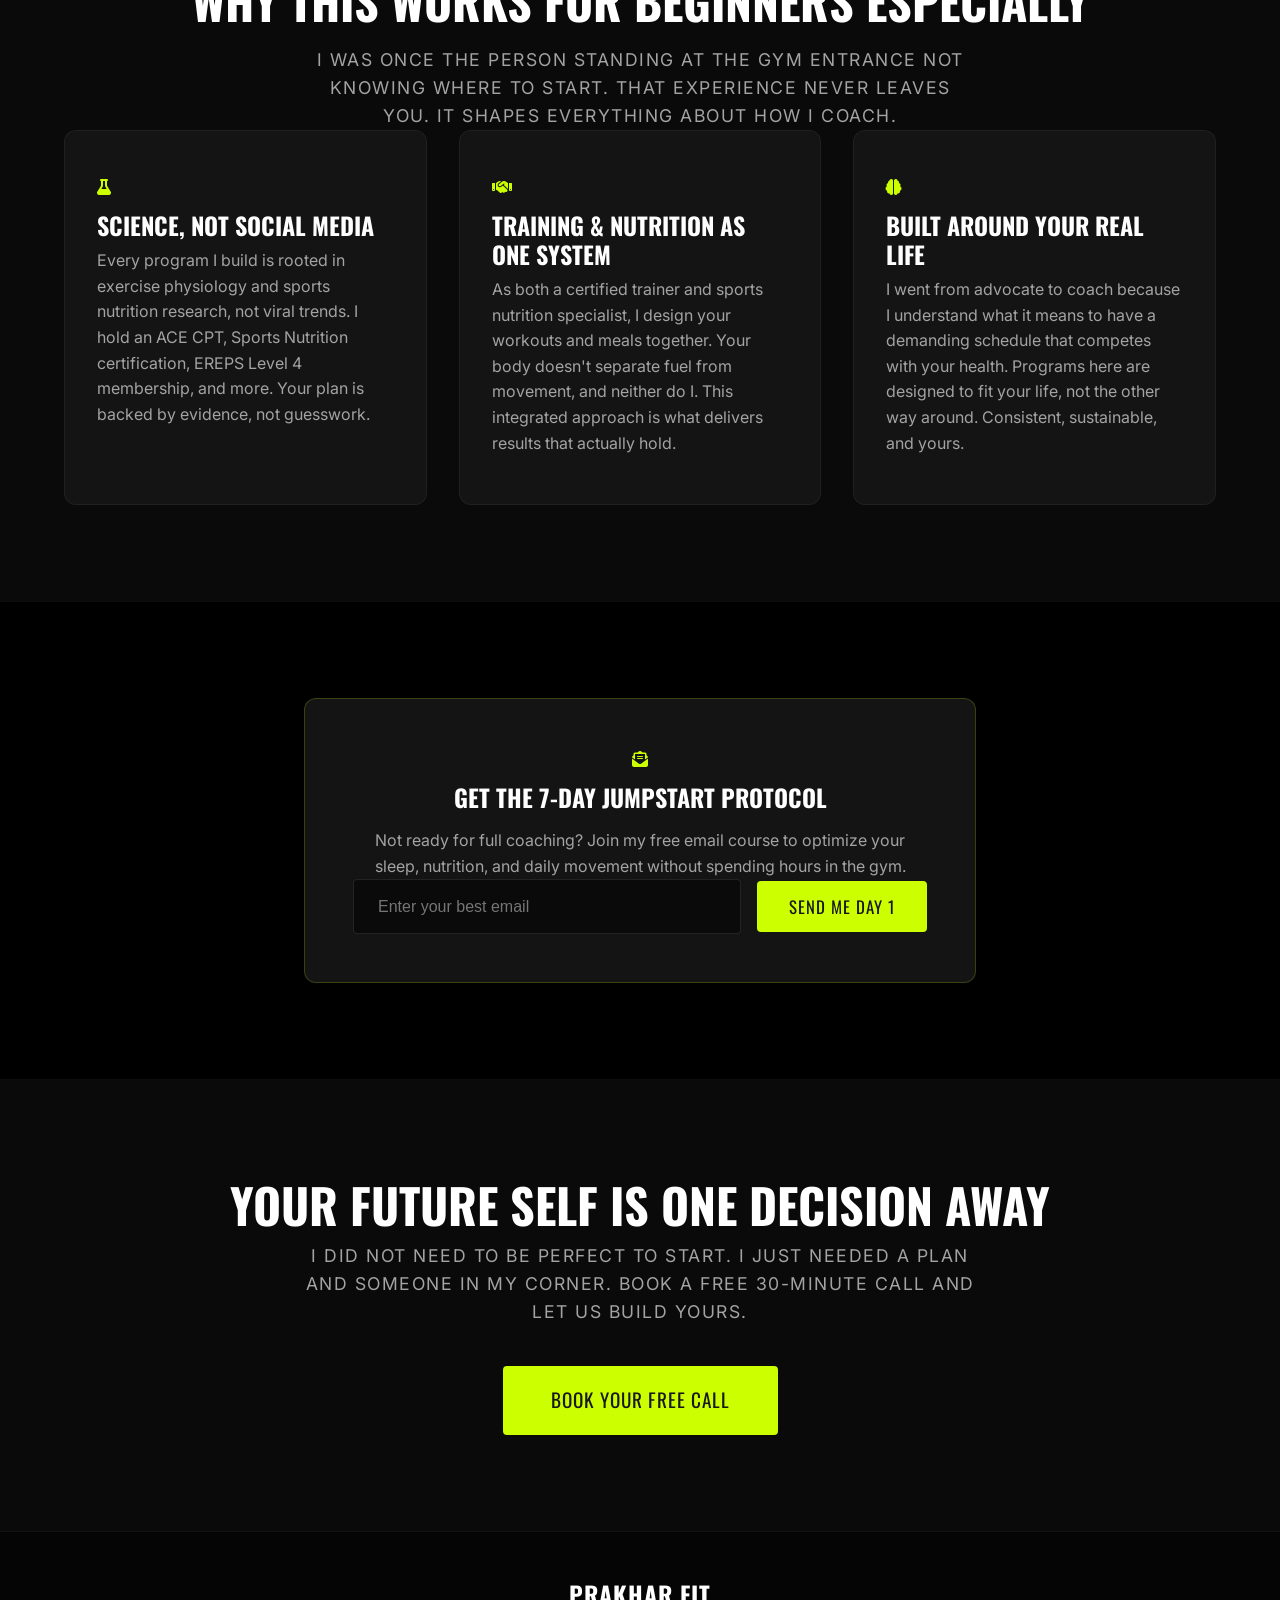
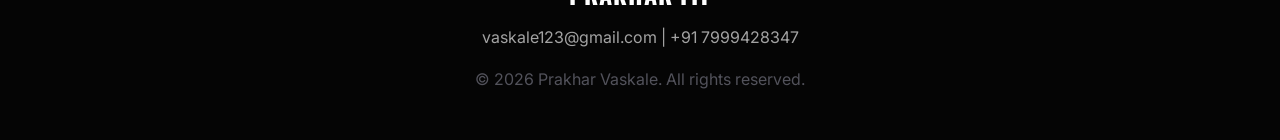
==== commit 04805718: "Add files via upload" ====
--- a/index.html
+++ b/index.html
@@ -23,7 +23,7 @@
                 <a href="certifications.html">Certifications</a>
                 <a href="calculator.html">Calculator</a>
                 <a href="contact.html">Contact</a>
-                <a href="index.html#consultation" class="btn btn-accent">Start Your Journey</a>
+                <a href="contact.html" class="btn btn-accent">Start Your Journey</a>
             </div>
         </div>
     </nav>
@@ -34,7 +34,7 @@
             <h4 class="hero-subtitle">ACE Certified Personal Trainer &amp; Sports Nutrition Specialist</h4>
             <h1 class="hero-title">FROM 120 KG TO <br><span class="text-accent">YOUR COACH.</span></h1>
             <p class="hero-description">
-                I lost 30 kg in 6 months — not by luck, but by science. Now I use that same evidence-based framework to help beginners like you build real strength, burn fat, and take back control of your health without gimmicks or guesswork.
+                I lost 30 kg in 6 months. Not by luck, but by science. Now I use that same evidence-based framework to help beginners like you build real strength, burn fat, and take back control of your health without gimmicks or guesswork.
             </p>
             <div class="hero-buttons">
                 <a href="#consultation" class="btn btn-accent btn-large">Start Your Transformation</a>
@@ -54,8 +54,8 @@
                     <img src="https://images.unsplash.com/photo-1549923746-c502d488b3ea?q=80&w=600&auto=format&fit=crop" alt="Feeling tired and low on confidence">
                 </div>
                 <div class="timeline-content">
-                    <h3>Chapter 1 — The Weight of It All (Before 2018)</h3>
-                    <p>At my heaviest, I weighed 120 kg. My college years were defined by a sedentary routine, minimal sport, and habitual binge eating. The damage wasn't just physical — my confidence was at rock bottom, my grades suffered, and every time I had to represent myself or an institution I belonged to, I held back. Not from a lack of ability, but from the weight of how I saw myself.</p>
+                    <h3>Chapter 1: The Weight of It All (Before 2018)</h3>
+                    <p>At my heaviest, I weighed 120 kg. My college years were defined by a sedentary routine, minimal sport, and habitual binge eating. The damage was not just physical. My confidence was at rock bottom, my grades suffered, and every time I had to represent myself or an institution I belonged to, I held back. Not from a lack of ability, but from the weight of how I saw myself.</p>
                 </div>
             </div>
 
@@ -64,8 +64,8 @@
                     <img src="https://images.unsplash.com/photo-1581009146145-b5ef050c2e1e?q=80&w=600&auto=format&fit=crop" alt="Lifting weights in the gym">
                 </div>
                 <div class="timeline-content">
-                    <h3>Chapter 2 — The 6-Month Shift (2018)</h3>
-                    <p>One day, I stopped asking "why me?" and started asking "what now?" I walked into a gym, put myself under a trainer's guidance, and committed 100% — the first time I had ever done that for anything. Within six months, I had lost 25–30 kg. My nutrition shifted from a diet of trans fats to a structured macronutrient-balanced approach. The scale changed. More importantly, so did everything else — my confidence, my clarity, and my sense of what I was capable of.</p>
+                    <h3>Chapter 2: The 6-Month Shift (2018)</h3>
+                    <p>One day, I stopped asking "why me?" and started asking "what now?" I walked into a gym, put myself under a trainer's guidance, and committed 100%, the first time I had ever done that for anything. Within six months, I had lost 25 to 30 kg. My nutrition shifted from a diet of trans fats to a structured macronutrient-balanced approach. The scale changed. More importantly, so did everything else: my confidence, my clarity, and my sense of what I was capable of.</p>
                 </div>
             </div>
 
@@ -74,8 +74,8 @@
                     <img src="https://images.unsplash.com/photo-1571019614242-c5c5dee9f50b?q=80&w=600&auto=format&fit=crop" alt="Personal Trainer coaching a client">
                 </div>
                 <div class="timeline-content">
-                    <h3>Chapter 3 — From Advocate to Coach</h3>
-                    <p>Years later, I was practicing as an advocate. But the demands of legal work pulled me away from my health, and the stress compounded fast. I asked myself a hard question: why am I investing time in something that returns nothing of what I value most? I looked around and saw people everywhere who wanted to transform their health but had no direction, no system, and no one who truly understood both the science and the human side of change. I enrolled in a certification programme and in six months — echoing that same timeline that first changed my life — I earned my ACE Certified Personal Trainer and Sports Nutrition Specialist certifications. This is my purpose.</p>
+                    <h3>Chapter 3: From Advocate to Coach</h3>
+                    <p>Years later, I was practicing as an advocate. But the demands of legal work pulled me away from my health, and the stress compounded fast. I asked myself a hard question: why am I investing time in something that returns nothing of what I value most? I looked around and saw people everywhere who wanted to transform their health but had no direction, no system, and no one who truly understood both the science and the human side of change. I enrolled in a certification programme and in six months, echoing that same timeline that first changed my life, I earned my ACE Certified Personal Trainer and Sports Nutrition Specialist certifications. This is my purpose.</p>
                 </div>
             </div>
         </div>
@@ -91,52 +91,52 @@
             <div class="flow-step">
                 <div class="flow-icon"><i class="fa-solid fa-scale-balanced"></i></div>
                 <h4>1. Discovery</h4>
-                <p>In-depth analysis of your current habits, body composition, health metrics, and specific goals. No assumptions — only data.</p>
+                <p>In-depth analysis of your current habits, body composition, health metrics, and specific goals. No assumptions. Only data.</p>
             </div>
             <div class="flow-arrow"><i class="fa-solid fa-chevron-right"></i></div>
             
             <div class="flow-step">
                 <div class="flow-icon"><i class="fa-solid fa-apple-whole"></i></div>
                 <h4>2. Sports Nutrition Strategy</h4>
-                <p>Custom macronutrient plans built around your diet, culture, and lifestyle — not a generic template. Designed to fuel fat loss and muscle simultaneously.</p>
+                <p>Custom macronutrient plans built around your diet, culture, and lifestyle, not a generic template. Designed to fuel fat loss and muscle simultaneously.</p>
             </div>
             <div class="flow-arrow"><i class="fa-solid fa-chevron-right"></i></div>
             
             <div class="flow-step">
                 <div class="flow-icon"><i class="fa-solid fa-dumbbell"></i></div>
                 <h4>3. Progressive Training</h4>
-                <p>Evidence-based programming using progressive overload, functional movement, and strength principles — calibrated to your starting point, not someone else's.</p>
+                <p>Evidence-based programming using progressive overload, functional movement, and strength principles, calibrated to your starting point and not someone else's.</p>
             </div>
             <div class="flow-arrow"><i class="fa-solid fa-chevron-right"></i></div>
             
             <div class="flow-step highlight-step">
                 <div class="flow-icon"><i class="fa-solid fa-bolt"></i></div>
                 <h4>4. Your Best Version</h4>
-                <p>Confidence. Strength. Energy. The results that first changed my life — now the system I build for yours.</p>
+                <p>Confidence. Strength. Energy. The results that first changed my life, now built into the system I create for yours.</p>
             </div>
         </div>
     </section>
 
     <section class="section dark-section pb-24">
         <div class="container text-center mb-12">
-            <h2 class="section-title">Why This Works — For Beginners Especially</h2>
-            <p class="section-subtitle max-w-2xl mx-auto mt-4">I was once the person standing at the gym entrance not knowing where to start. That experience never leaves you — and it shapes everything about how I coach.</p>
+            <h2 class="section-title">Why This Works for Beginners Especially</h2>
+            <p class="section-subtitle max-w-2xl mx-auto mt-4">I was once the person standing at the gym entrance not knowing where to start. That experience never leaves you. It shapes everything about how I coach.</p>
         </div>
         <div class="grid-3 container">
             <div class="feature-card">
                 <i class="fa-solid fa-flask text-accent text-4xl mb-4"></i>
                 <h3 class="mb-2">Science, Not Social Media</h3>
-                <p class="text-muted">Every program I build is rooted in exercise physiology and sports nutrition research — not viral trends. I hold an ACE CPT, Sports Nutrition certification, EREPS Level 4 membership, and more. Your plan is backed by evidence, not guesswork.</p>
+                <p class="text-muted">Every program I build is rooted in exercise physiology and sports nutrition research, not viral trends. I hold an ACE CPT, Sports Nutrition certification, EREPS Level 4 membership, and more. Your plan is backed by evidence, not guesswork.</p>
             </div>
             <div class="feature-card">
                 <i class="fa-solid fa-handshake text-accent text-4xl mb-4"></i>
                 <h3 class="mb-2">Training &amp; Nutrition as One System</h3>
-                <p class="text-muted">As both a certified trainer and sports nutrition specialist, I design your workouts and meals together. Your body doesn't separate fuel from movement — and neither do I. This integrated approach is what delivers results that actually hold.</p>
+                <p class="text-muted">As both a certified trainer and sports nutrition specialist, I design your workouts and meals together. Your body doesn't separate fuel from movement, and neither do I. This integrated approach is what delivers results that actually hold.</p>
             </div>
             <div class="feature-card">
                 <i class="fa-solid fa-brain text-accent text-4xl mb-4"></i>
                 <h3 class="mb-2">Built Around Your Real Life</h3>
-                <p class="text-muted">I went from advocate to coach because I understand what it means to have a demanding schedule that competes with your health. Programs here are designed to fit your life — not the other way around. Consistent, sustainable, and yours.</p>
+                <p class="text-muted">I went from advocate to coach because I understand what it means to have a demanding schedule that competes with your health. Programs here are designed to fit your life, not the other way around. Consistent, sustainable, and yours.</p>
             </div>
         </div>
     </section>
@@ -185,12 +185,8 @@
     <section id="consultation" class="section dark-section text-center">
         <div class="container">
             <h2 class="section-title mb-4">Your Future Self Is One Decision Away</h2>
-            <p class="section-subtitle text-muted mb-10 max-w-2xl mx-auto">I did not need to be perfect to start — I just needed a plan and someone in my corner. Book a free 30-minute call and let us build yours.</p>
-            
-            <div class="calendly-wrapper">
-                <div class="calendly-inline-widget" data-url="https://calendly.com/vaskale123/30min?hide_gdpr_banner=1&background_color=0a0a0a&text_color=ffffff&primary_color=ccff00" style="min-width:320px;height:700px;"></div>
-                <script type="text/javascript" src="https://assets.calendly.com/assets/external/widget.js" async></script>
-            </div>
+            <p class="section-subtitle text-muted mb-10 max-w-2xl mx-auto">I did not need to be perfect to start. I just needed a plan and someone in my corner. Book a free 30-minute call and let us build yours.</p>
+            <a href="contact.html" class="btn btn-accent btn-large">Book Your Free Call</a>
         </div>
     </section>
 
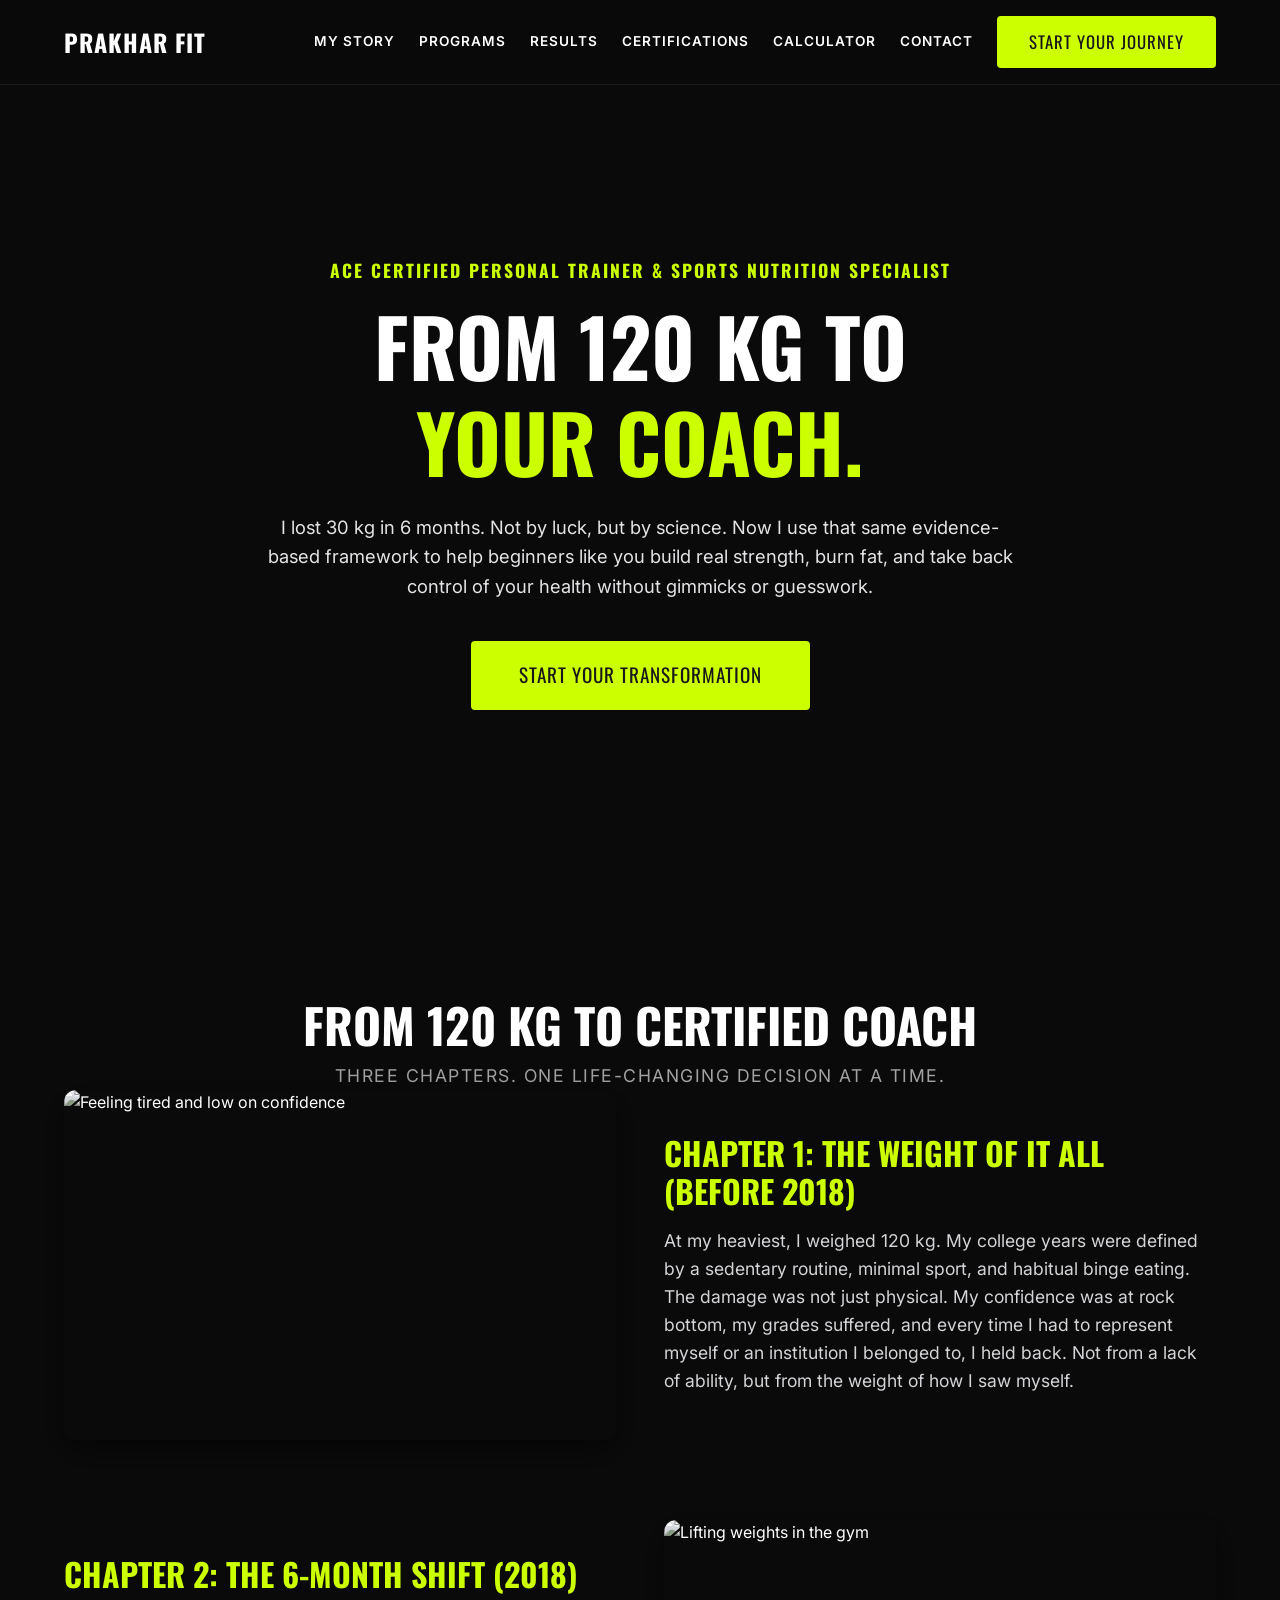
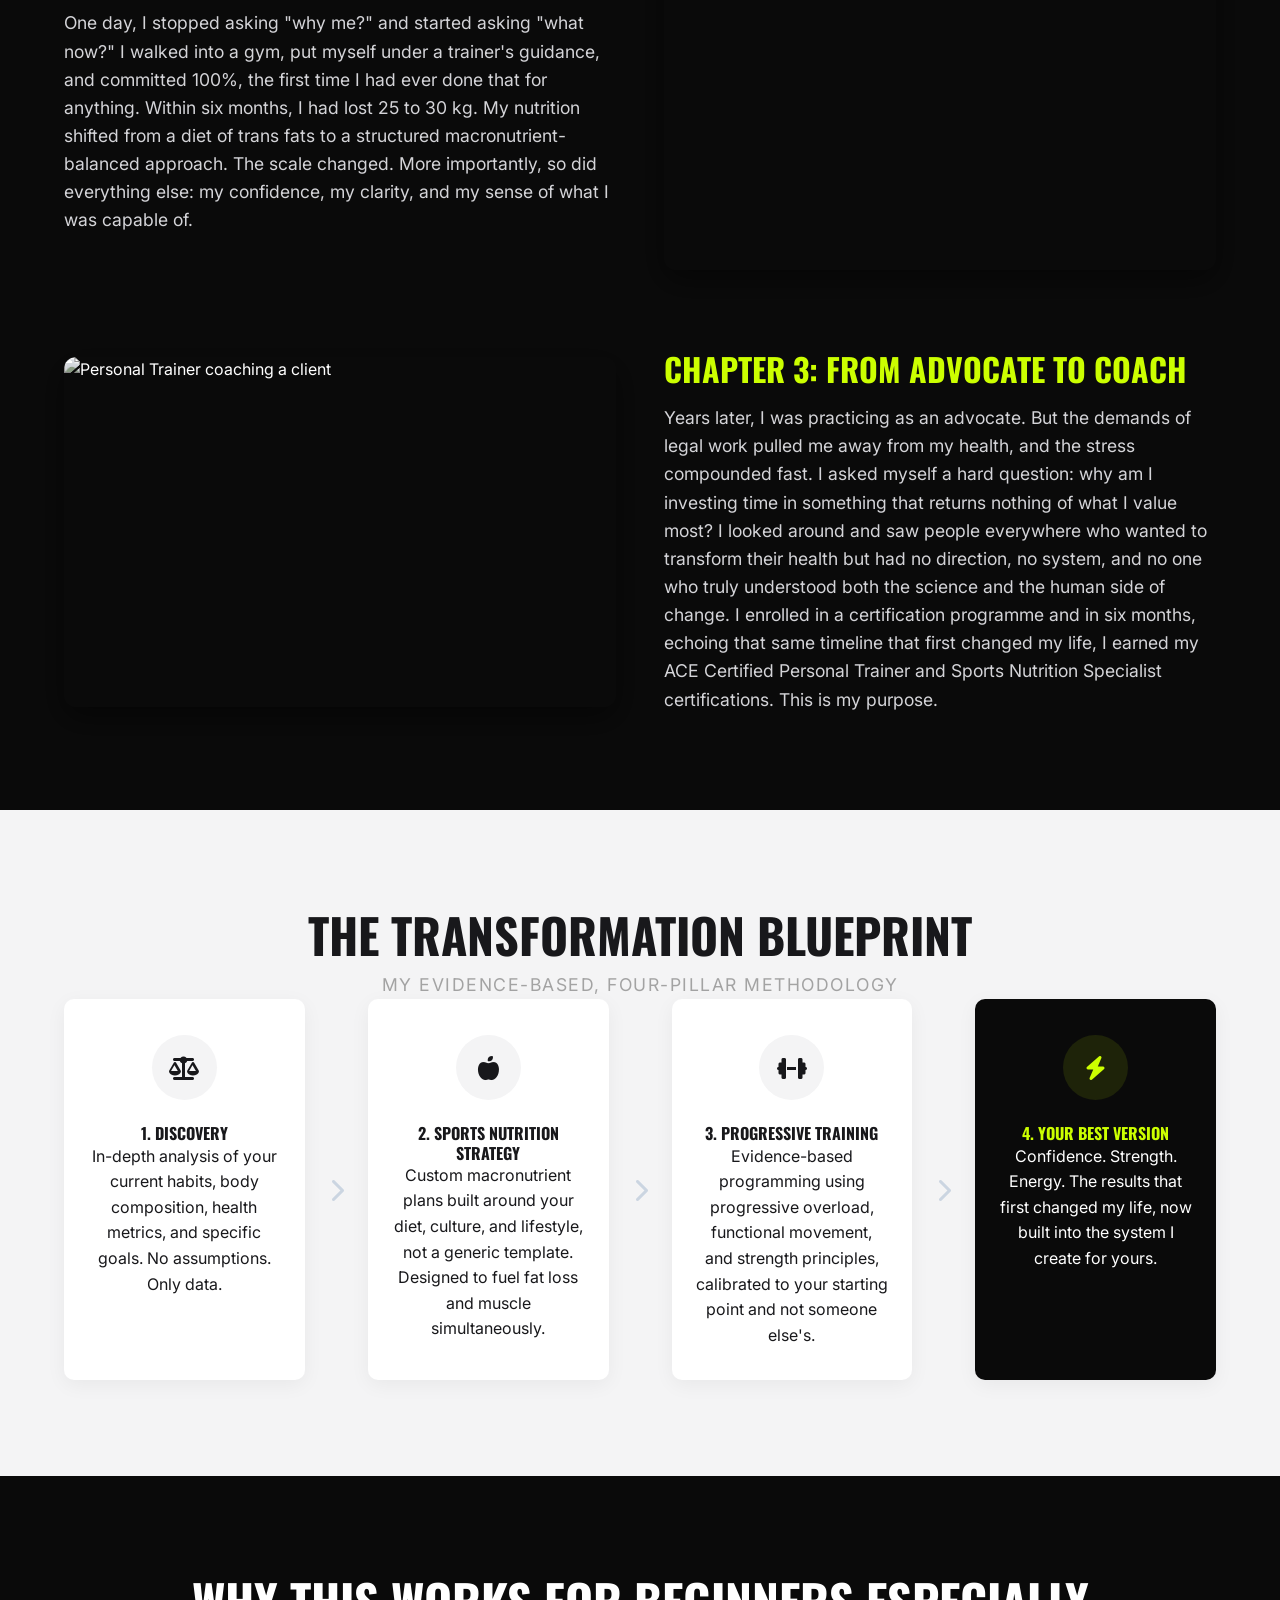
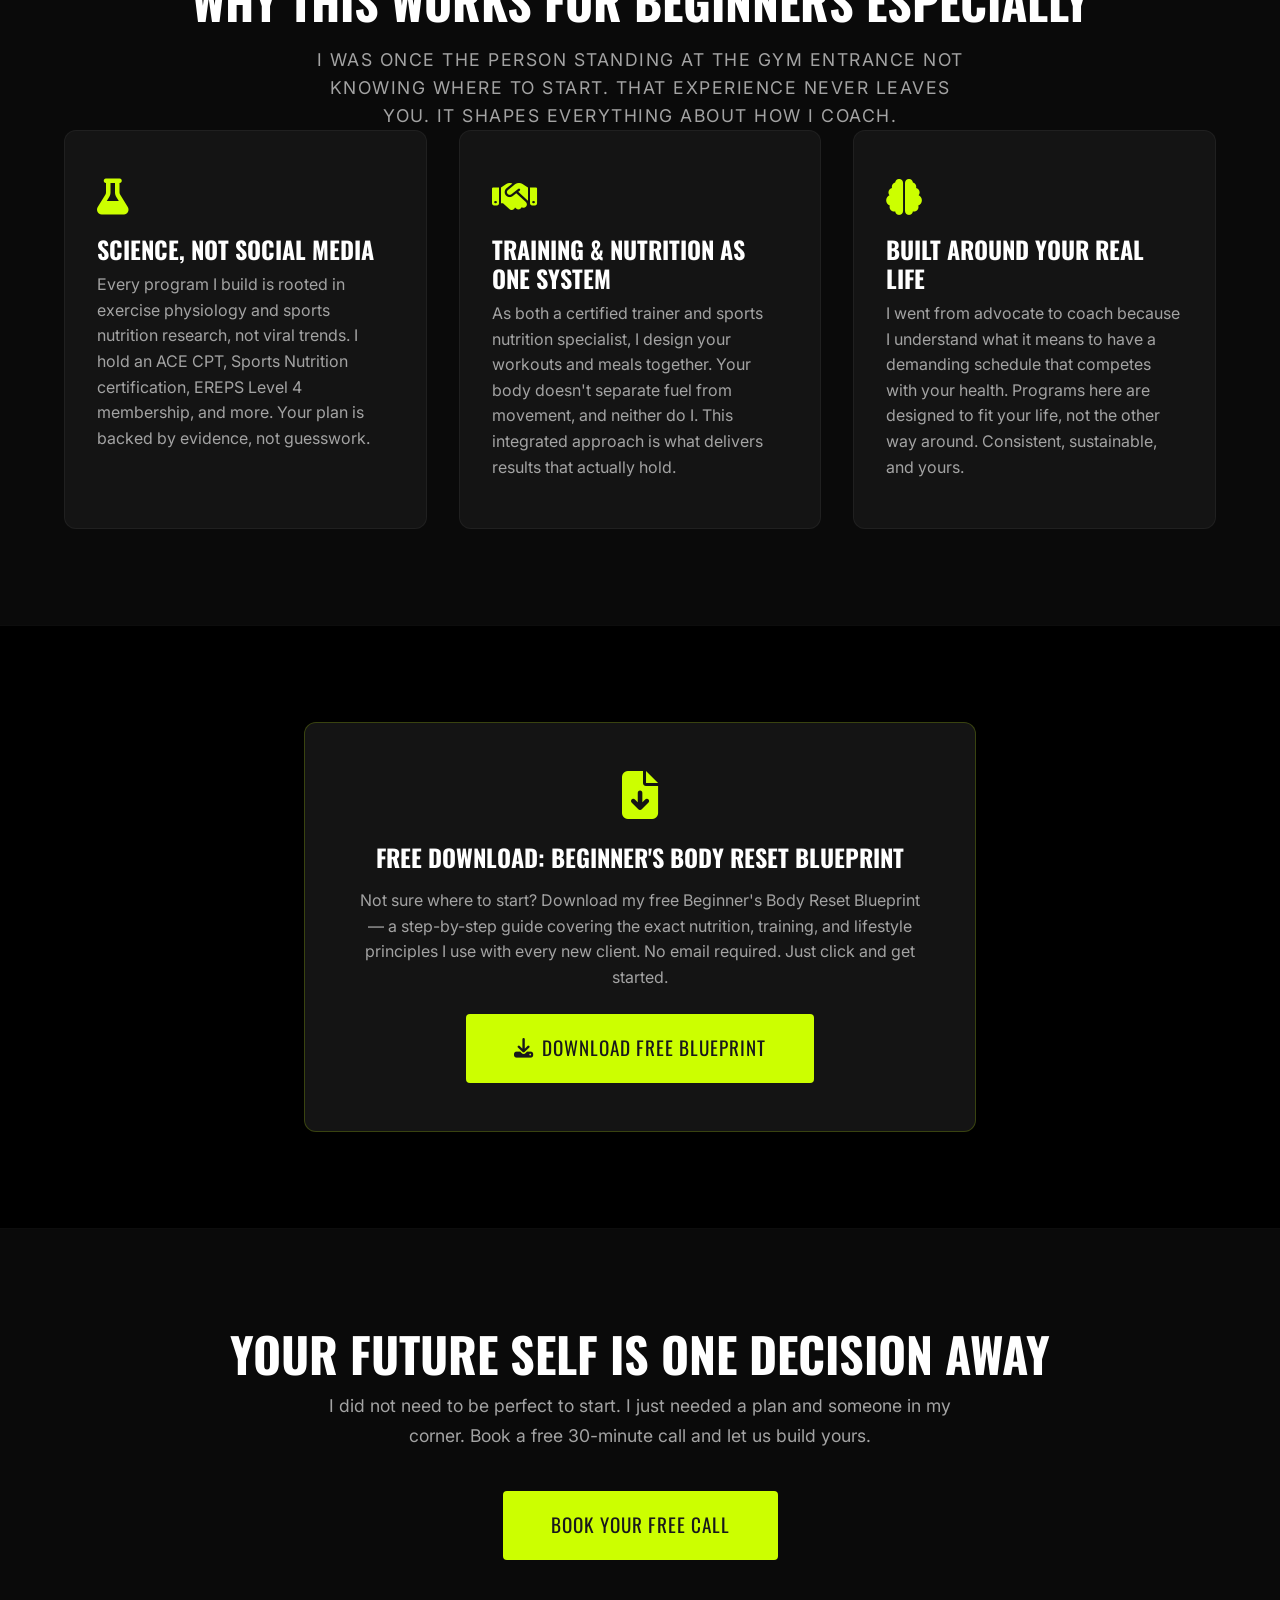
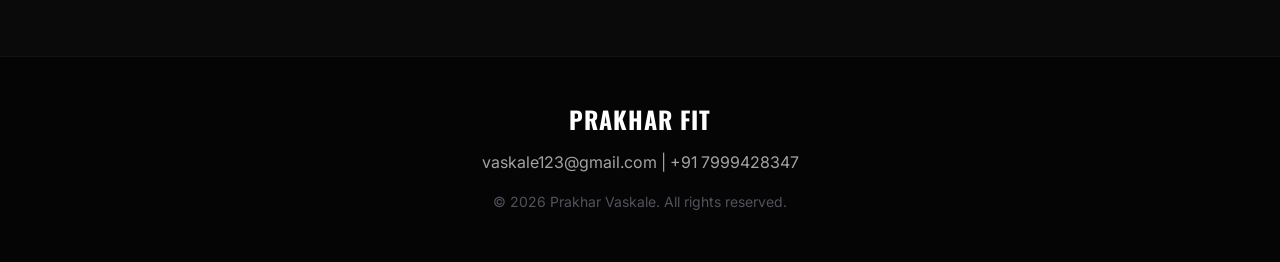
==== commit 709ca5d1: "Update index.html" ====
--- a/index.html
+++ b/index.html
@@ -144,40 +144,12 @@
     <section class="section black-section lead-magnet-section border-y">
         <div class="container">
             <div class="lead-magnet-card text-center max-w-2xl mx-auto">
-                <i class="fa-solid fa-envelope-open-text text-accent text-5xl mb-4"></i>
-                <h2 class="mb-4">Get the 7-Day Jumpstart Protocol</h2>
-                <p class="text-muted mb-6">Not ready for full coaching? Join my free email course to optimize your sleep, nutrition, and daily movement without spending hours in the gym.</p>
-                
-                <div id="error-message" style="display:none; color: #ff4444; margin-top: 1rem; padding: 1rem; border: 1px solid #ff4444; border-radius: 6px; background: rgba(255, 68, 68, 0.05);">
-                    Something went wrong. Please check your email and try again.
-                </div>
-                <div id="success-message" style="display:none; color: var(--accent); margin-top: 1rem; padding: 1rem; border: 1px solid var(--accent); border-radius: 6px; background: rgba(204, 255, 0, 0.05);">
-                    Protocol started! Check your inbox for Day 1.
-                </div>
-
-                <form id="sib-form" method="POST" action="https://c0c297ec.sibforms.com/serve/[base64]" data-type="subscription" class="flex items-center justify-center gap-4 flex-wrap mt-6">
-                    
-                    <input class="lead-input" type="email" id="EMAIL" name="EMAIL" autocomplete="off" placeholder="Enter your best email" data-required="true" required />
-                    
-                    <button class="btn btn-accent" form="sib-form" type="submit">
-                        Send Me Day 1
-                    </button>
-
-                    <input type="text" name="email_address_check" value="" style="display:none;">
-                    <input type="hidden" name="locale" value="en">
-                </form>
-
-                <script>
-                  window.REQUIRED_CODE_ERROR_MESSAGE = 'Please choose a country code';
-                  window.LOCALE = 'en';
-                  window.EMAIL_INVALID_MESSAGE = window.SMS_INVALID_MESSAGE = "The information provided is invalid.";
-                  window.REQUIRED_ERROR_MESSAGE = "This field cannot be left blank.";
-                  window.GENERIC_INVALID_MESSAGE = "The information provided is invalid.";
-                  window.translation = { common: { selectedList: '{quantity} list selected', selectedLists: '{quantity} lists selected', selectedOption: '{quantity} selected', selectedOptions: '{quantity} selected', } };
-                  var AUTOHIDE = Boolean(1);
-                </script>
-                <script defer src="https://sibforms.com/forms/end-form/build/main.js"></script>
-
+                <i class="fa-solid fa-file-arrow-down text-accent text-5xl mb-4"></i>
+                <h2 class="mb-4">Free Download: Beginner's Body Reset Blueprint</h2>
+                <p class="text-muted mb-6">Not sure where to start? Download my free Beginner's Body Reset Blueprint — a step-by-step guide covering the exact nutrition, training, and lifestyle principles I use with every new client. No email required. Just click and get started.</p>
+                <a href="https://drive.google.com/uc?export=download&id=1hv1G-XhnjT61xMIh6ztfU86c-erYMm1A" target="_blank" rel="noopener noreferrer" class="btn btn-accent btn-large">
+                    <i class="fa-solid fa-download" style="margin-right: 0.5rem;"></i>Download Free Blueprint
+                </a>
             </div>
         </div>
     </section>
@@ -185,7 +157,7 @@
     <section id="consultation" class="section dark-section text-center">
         <div class="container">
             <h2 class="section-title mb-4">Your Future Self Is One Decision Away</h2>
-            <p class="section-subtitle text-muted mb-10 max-w-2xl mx-auto">I did not need to be perfect to start. I just needed a plan and someone in my corner. Book a free 30-minute call and let us build yours.</p>
+            <p class="section-desc text-muted mb-10 max-w-2xl mx-auto">I did not need to be perfect to start. I just needed a plan and someone in my corner. Book a free 30-minute call and let us build yours.</p>
             <a href="contact.html" class="btn btn-accent btn-large">Book Your Free Call</a>
         </div>
     </section>
--- a/style.css
+++ b/style.css
@@ -64,11 +64,16 @@
 
 .mb-2 { margin-bottom: 0.5rem; }
 .mb-4 { margin-bottom: 1rem; }
+.mb-6 { margin-bottom: 1.5rem; }
 .mb-10 { margin-bottom: 2.5rem; }
 .mb-12 { margin-bottom: 3.5rem; }
 .mt-4 { margin-top: 1rem; }
 .mr-4 { margin-right: 1rem; }
 .mt-nav { margin-top: 70px; }
+.pb-24 { padding-bottom: 6rem; }
+.text-sm { font-size: 0.875rem; }
+.text-4xl { font-size: 2.25rem; }
+.text-5xl { font-size: 3rem; }
 
 .max-w-2xl { max-width: 42rem; width: 100%; }
 .mx-auto { margin-left: auto; margin-right: auto; }
@@ -181,6 +186,7 @@
 .page-header { padding: 8rem 1.5rem 4rem; text-align: center; background-color: var(--bg-main); border-bottom: 1px solid rgba(255,255,255,0.05); }
 .section-title { font-size: clamp(2rem, 4vw, 3rem); margin-bottom: 0.5rem; }
 .section-subtitle { font-size: 1.1rem; color: var(--text-muted); text-transform: uppercase; letter-spacing: 1.5px;}
+.section-desc { font-size: 1.1rem; line-height: 1.7; }
 
 /* =========================================
    7. Visual Timeline
@@ -240,6 +246,9 @@
     display: flex; flex-direction: column; 
 }
 .feature-card:hover, .pricing-card:hover { border-color: var(--accent); transform: translateY(-5px); }
+
+.feature-card > i { display: block; margin-bottom: 1.25rem; line-height: 1; }
+.lead-magnet-card > i { display: block; margin-bottom: 1.5rem; line-height: 1; }
 
 .feature-card img { width: 100%; height: 250px; object-fit: cover; border-radius: 8px; }
 .feature-card h3 { font-size: 1.5rem; }
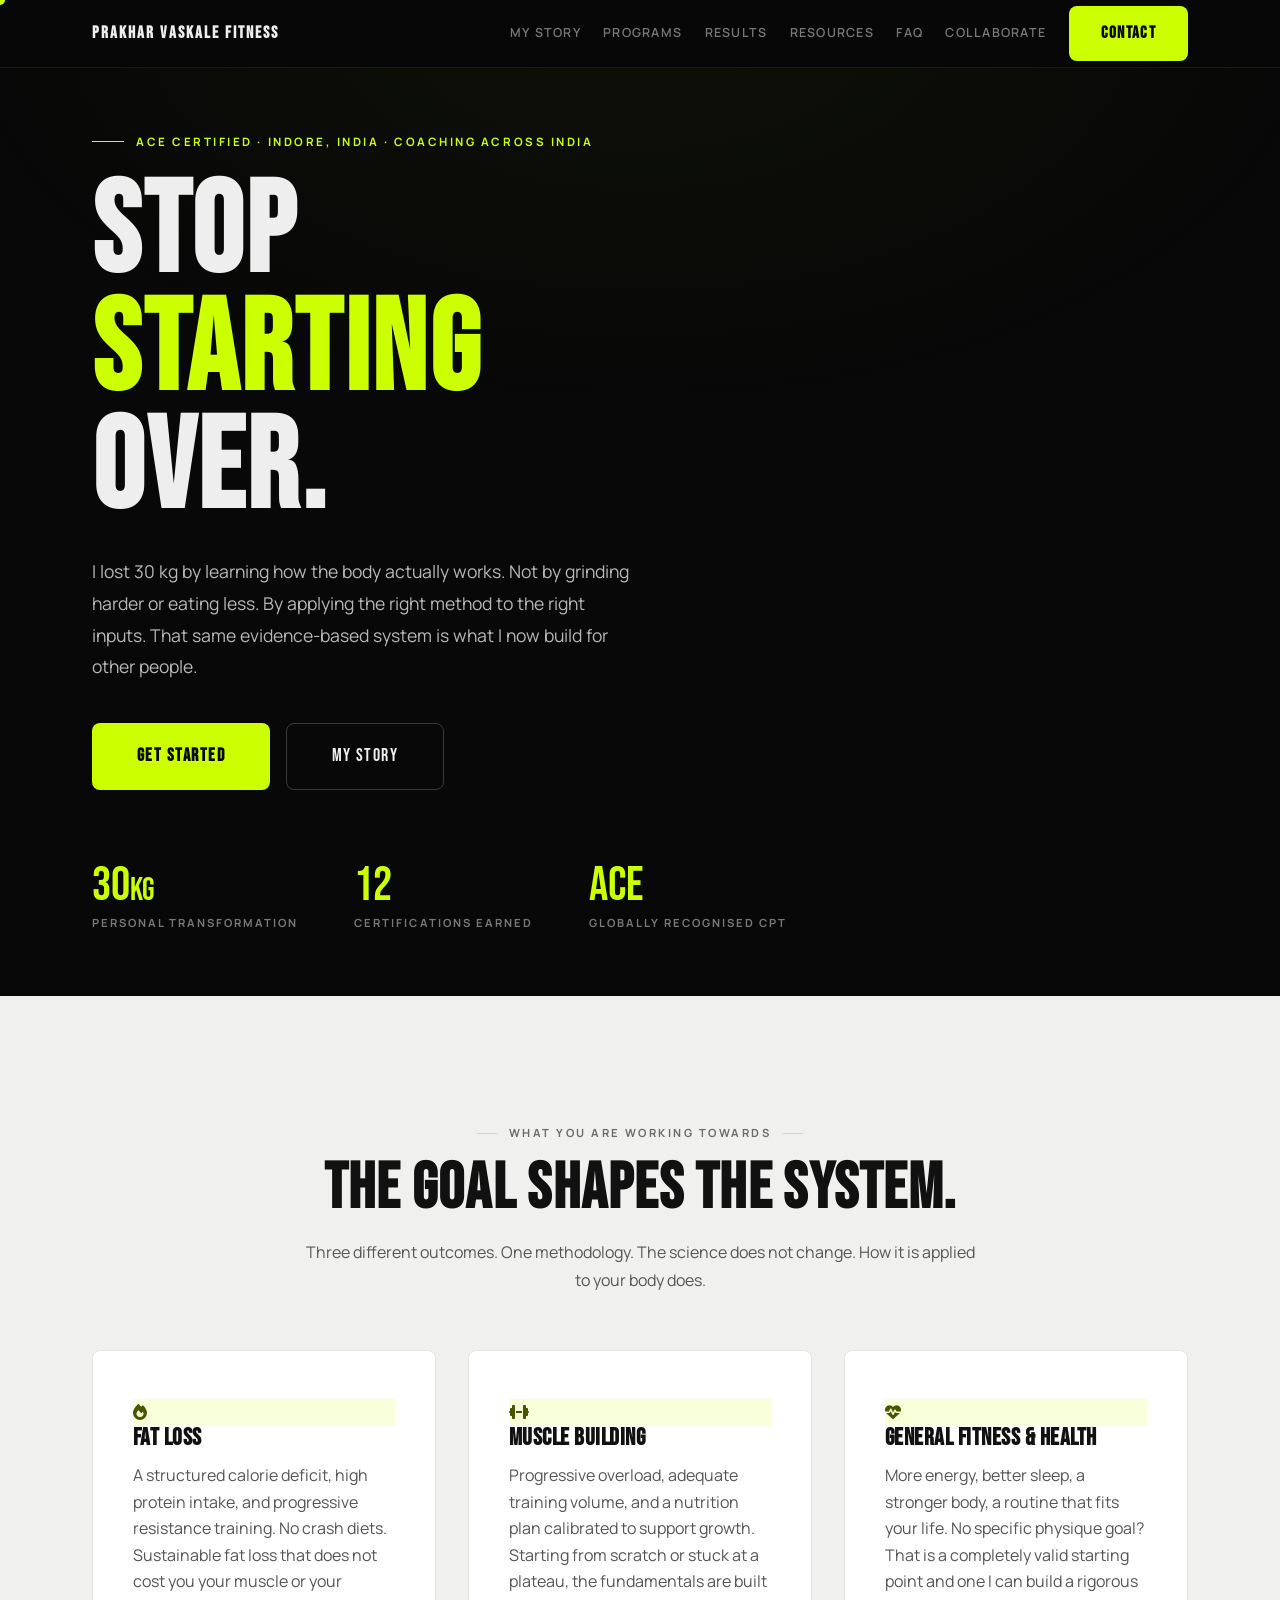
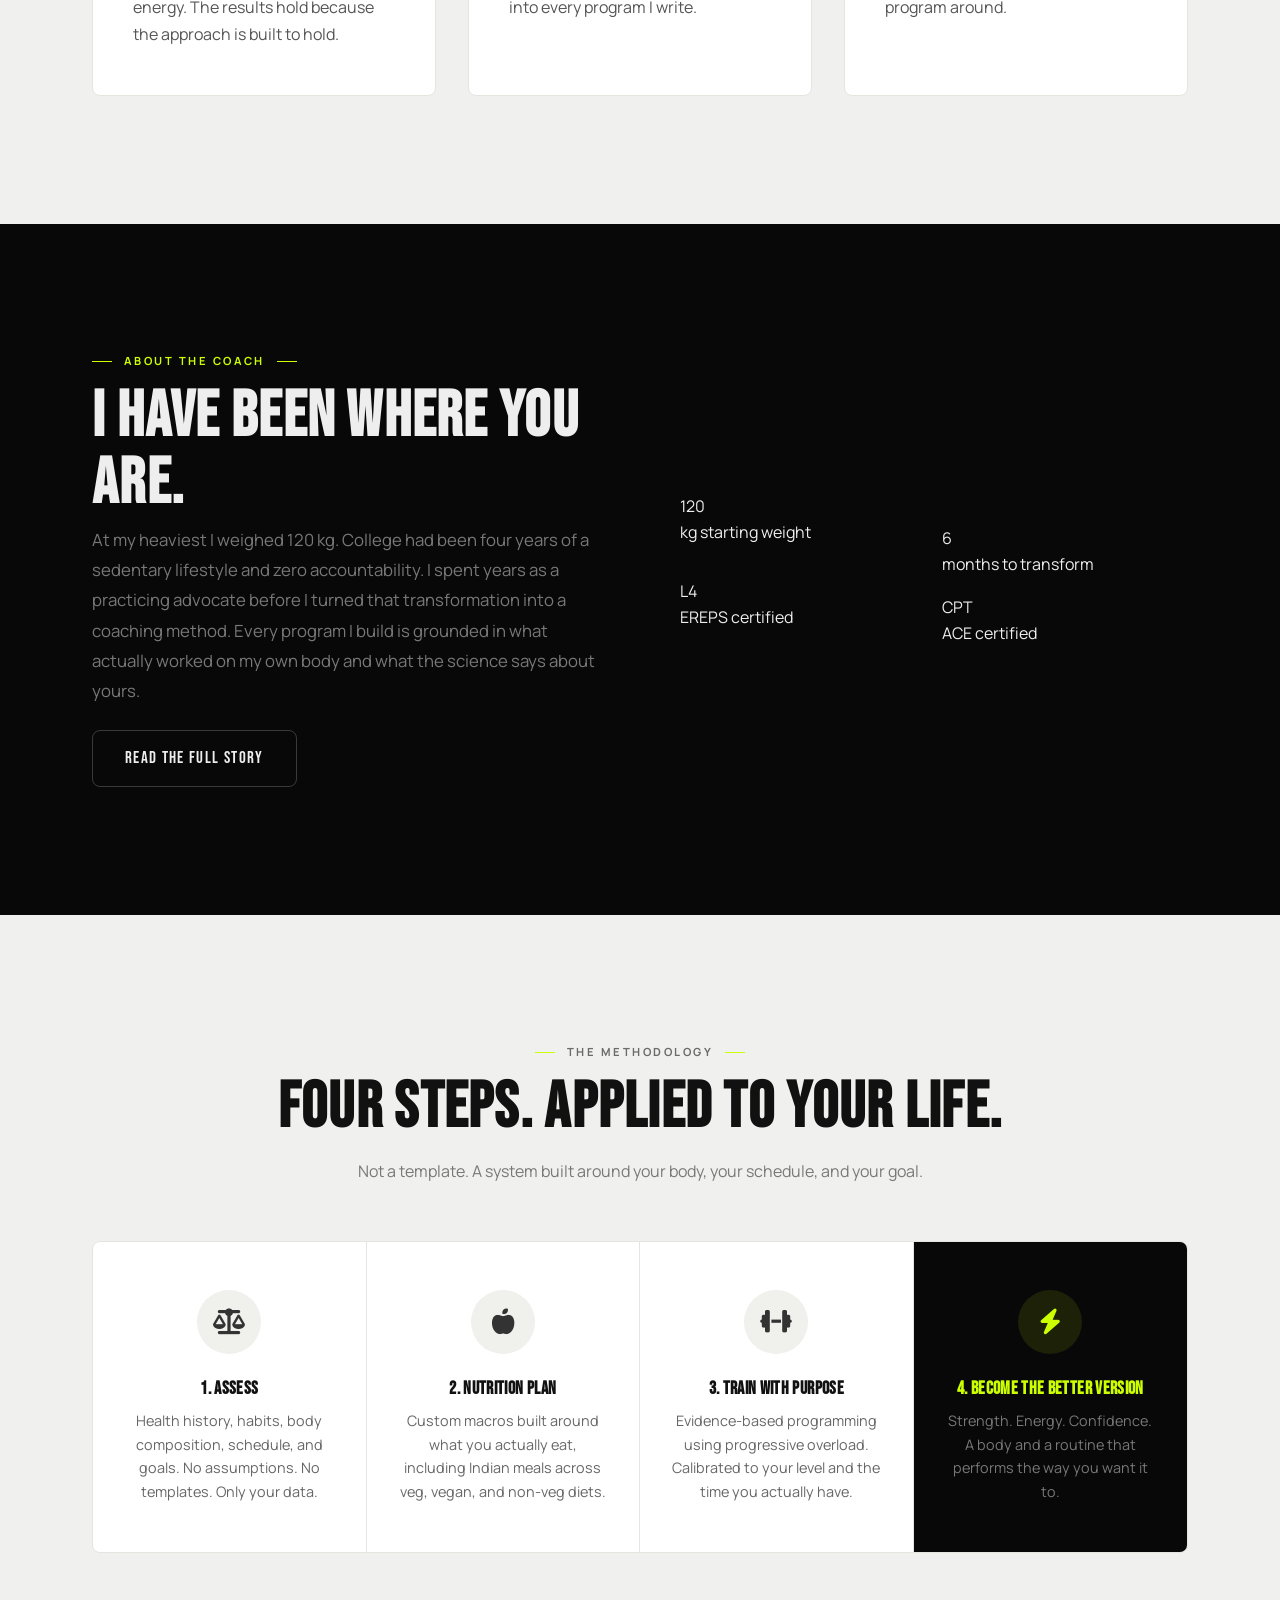
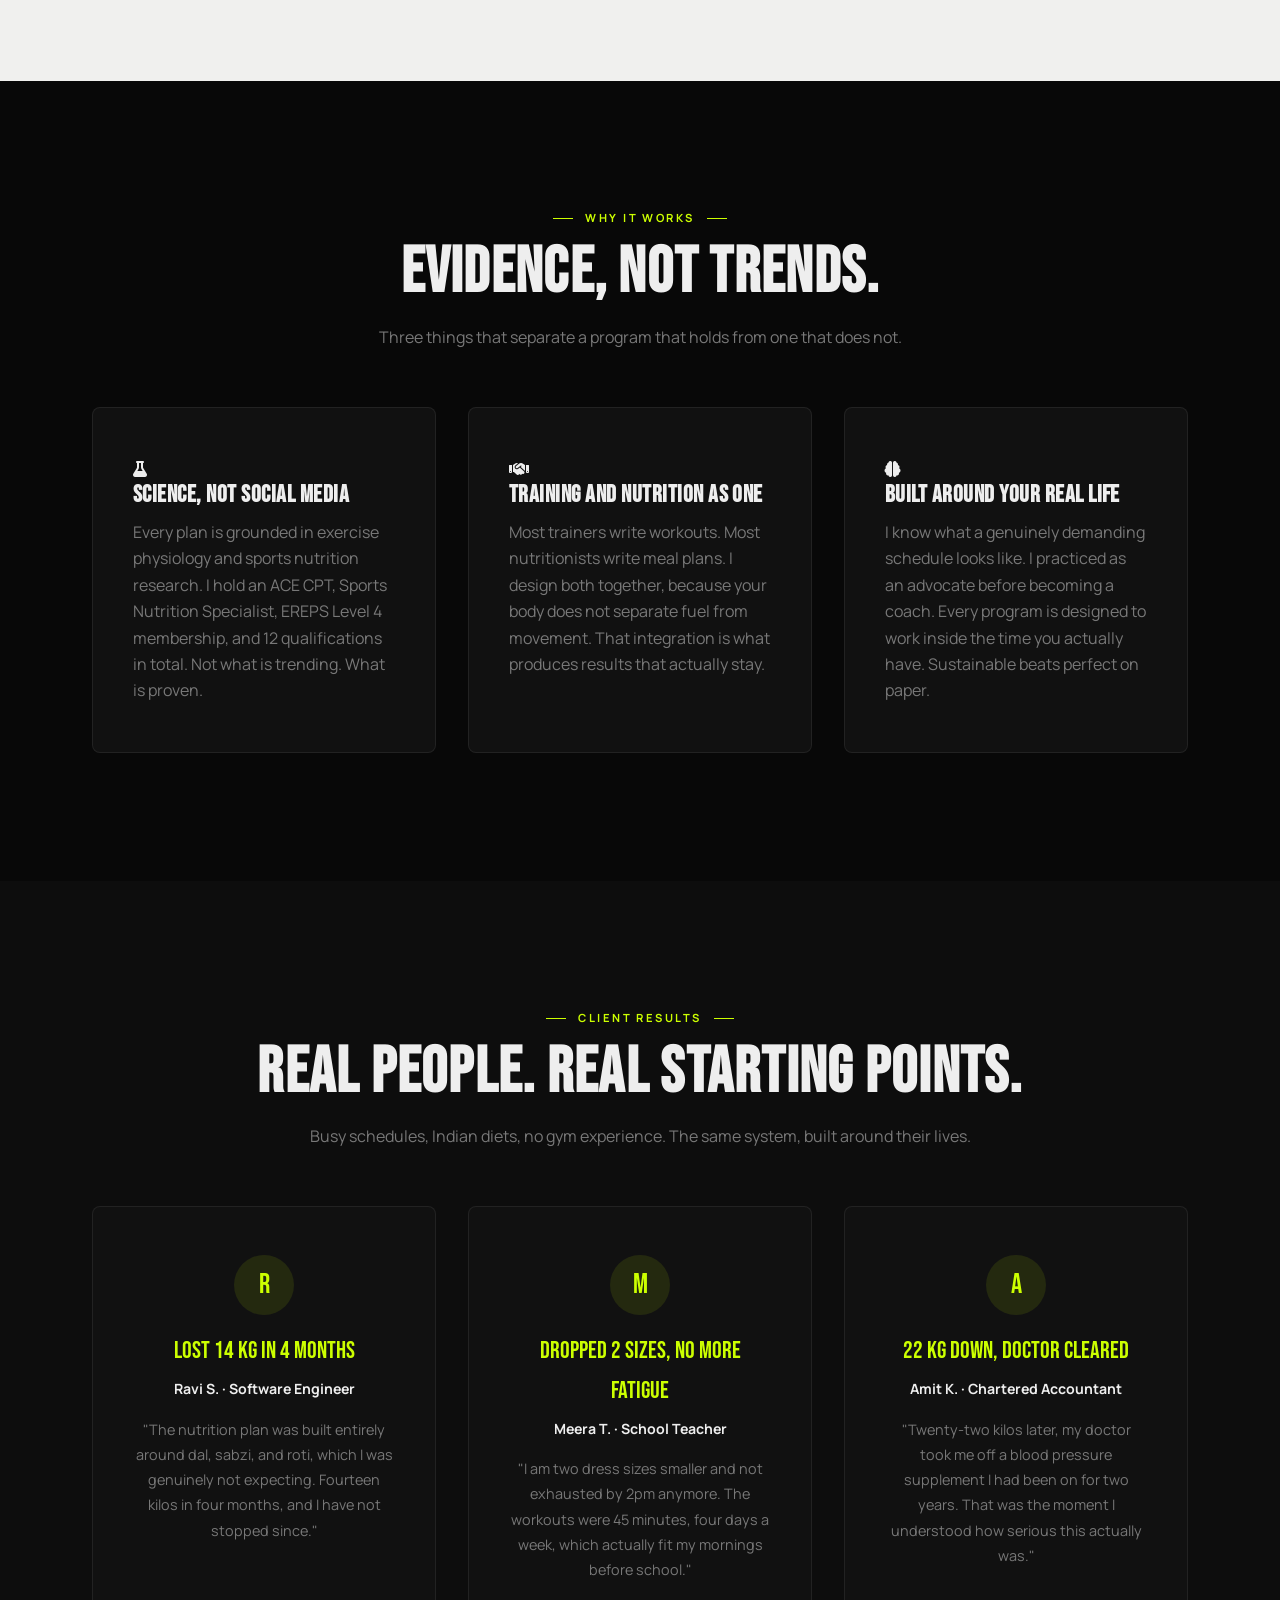
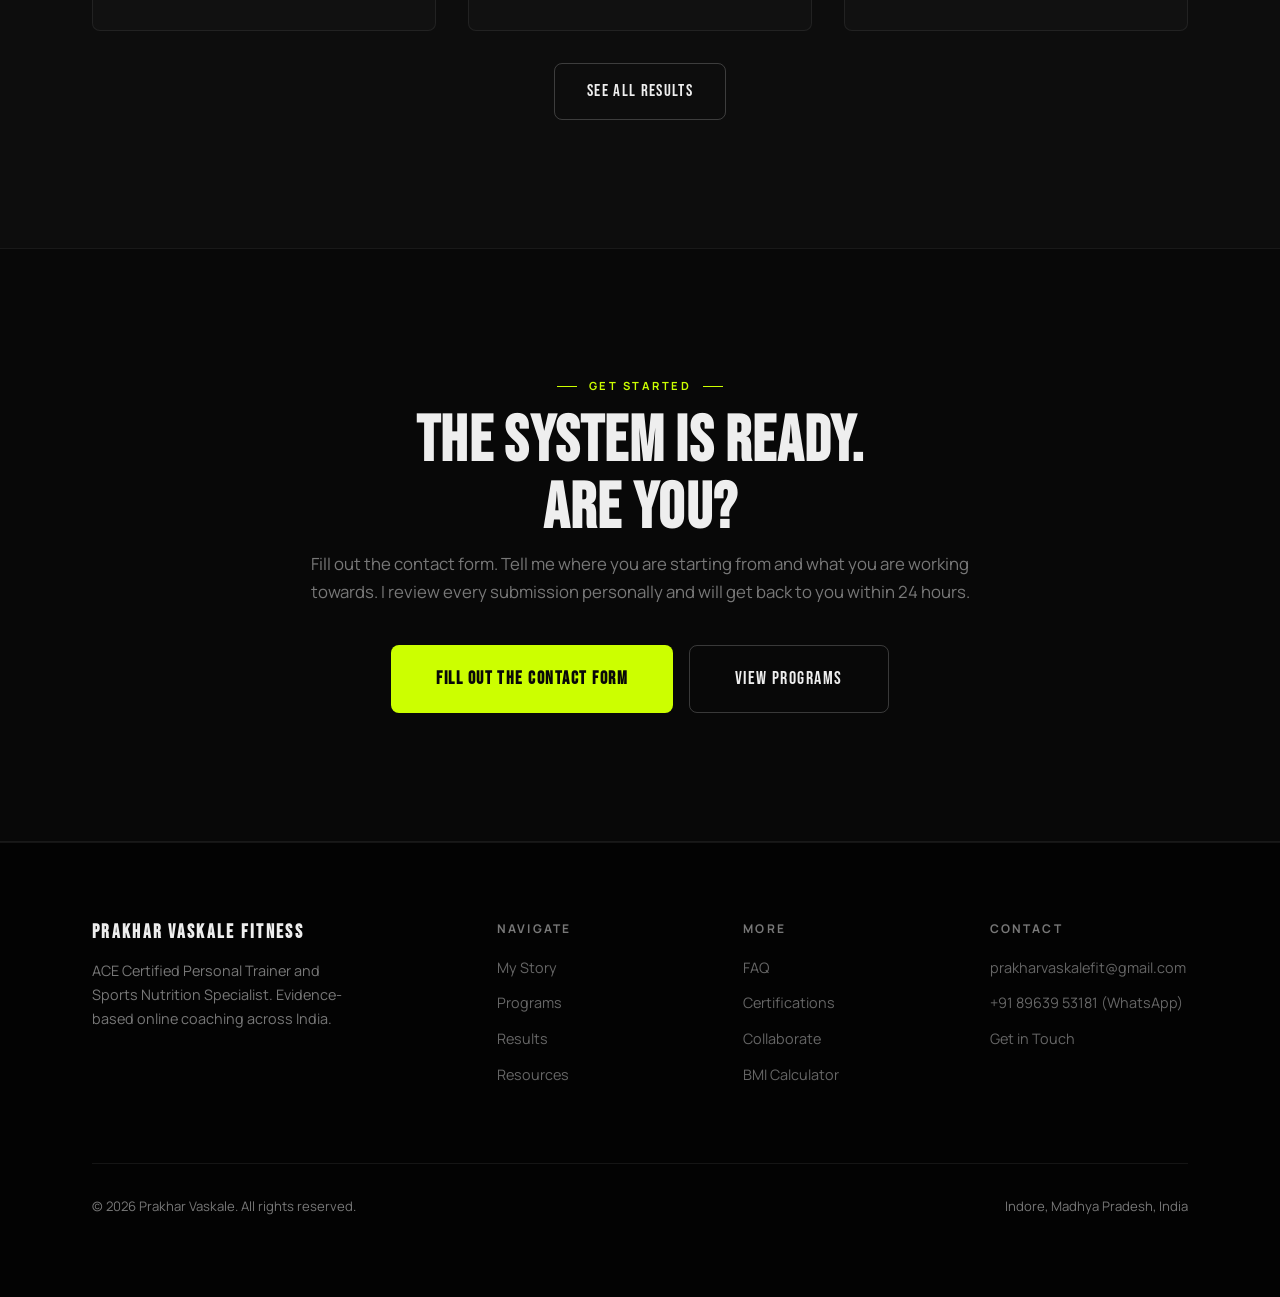
==== commit 73feb3f1: "Create index.html" ====
--- a/index.html
+++ b/index.html
@@ -3,11 +3,11 @@
 <head>
     <meta charset="UTF-8">
     <meta name="viewport" content="width=device-width, initial-scale=1.0">
-    <title>Prakhar Vaskale | Personal Training & Fitness</title>
-    
+    <title>Prakhar Vaskale Fitness | Online Personal Trainer & Nutrition Coach</title>
+    <meta name="description" content="ACE Certified Personal Trainer and Sports Nutrition Specialist. Evidence-based online coaching for fat loss, muscle building, and general fitness. Based in Indore, coaching across India.">
     <link rel="preconnect" href="https://fonts.googleapis.com">
     <link rel="preconnect" href="https://fonts.gstatic.com" crossorigin>
-    <link href="https://fonts.googleapis.com/css2?family=Inter:wght@300;400;600&family=Oswald:wght@500;700&display=swap" rel="stylesheet">
+    <link href="https://fonts.googleapis.com/css2?family=Bebas+Neue&family=Manrope:wght@400;500;600;700&display=swap" rel="stylesheet">
     <link rel="stylesheet" href="https://cdnjs.cloudflare.com/ajax/libs/font-awesome/6.4.0/css/all.min.css">
     <link rel="stylesheet" href="style.css">
 </head>
@@ -15,160 +15,337 @@
 
     <nav class="navbar">
         <div class="nav-container">
-            <a href="index.html" class="logo">PRAKHAR FIT</a>
-            <div class="nav-links">
-                <a href="index.html#journey">My Story</a>
+            <a href="index.html" class="logo">PRAKHAR VASKALE FITNESS</a>
+            <button class="nav-toggle" id="navToggle" aria-label="Toggle navigation" aria-expanded="false">
+                <span></span><span></span><span></span>
+            </button>
+            <div class="nav-links" id="navLinks">
+                <a href="story.html">My Story</a>
                 <a href="programs.html">Programs</a>
                 <a href="transformations.html">Results</a>
-                <a href="certifications.html">Certifications</a>
-                <a href="calculator.html">Calculator</a>
-                <a href="contact.html">Contact</a>
-                <a href="contact.html" class="btn btn-accent">Start Your Journey</a>
+                <a href="resources.html">Resources</a>
+                <a href="faq.html">FAQ</a>
+                <a href="collaborations.html">Collaborate</a>
+                <a href="contact.html" class="btn btn-accent">Contact</a>
             </div>
         </div>
     </nav>
 
     <header class="hero">
-        <div class="hero-overlay"></div>
-        <div class="hero-content">
-            <h4 class="hero-subtitle">ACE Certified Personal Trainer &amp; Sports Nutrition Specialist</h4>
-            <h1 class="hero-title">FROM 120 KG TO <br><span class="text-accent">YOUR COACH.</span></h1>
-            <p class="hero-description">
-                I lost 30 kg in 6 months. Not by luck, but by science. Now I use that same evidence-based framework to help beginners like you build real strength, burn fat, and take back control of your health without gimmicks or guesswork.
-            </p>
+        <div class="hero-bg"></div>
+        <div class="hero-noise"></div>
+        <div class="hero-content reveal">
+            <p class="hero-eyebrow">ACE Certified &middot; Indore, India &middot; Coaching Across India</p>
+            <h1 class="hero-title">
+                STOP
+                <em>STARTING</em>
+                OVER.
+            </h1>
+            <p class="hero-desc">I lost 30 kg by learning how the body actually works. Not by grinding harder or eating less. By applying the right method to the right inputs. That same evidence-based system is what I now build for other people.</p>
             <div class="hero-buttons">
-                <a href="#consultation" class="btn btn-accent btn-large">Start Your Transformation</a>
+                <a href="contact.html" class="btn btn-accent btn-large">Get Started</a>
+                <a href="story.html" class="btn btn-outline btn-large">My Story</a>
+            </div>
+            <div class="hero-stats">
+                <div>
+                    <div class="hero-stat-number">30<span style="font-size:2rem;">KG</span></div>
+                    <div class="hero-stat-label">Personal transformation</div>
+                </div>
+                <div>
+                    <div class="hero-stat-number">12</div>
+                    <div class="hero-stat-label">Certifications earned</div>
+                </div>
+                <div>
+                    <div class="hero-stat-number">ACE</div>
+                    <div class="hero-stat-label">Globally recognised CPT</div>
+                </div>
             </div>
         </div>
     </header>
 
-    <section id="journey" class="section dark-section">
-        <div class="container text-center mb-12">
-            <h2 class="section-title">From 120 kg to Certified Coach</h2>
-            <p class="section-subtitle">Three chapters. One life-changing decision at a time.</p>
-        </div>
-
-        <div class="timeline container">
-            <div class="timeline-item">
-                <div class="timeline-img">
-                    <img src="https://images.unsplash.com/photo-1549923746-c502d488b3ea?q=80&w=600&auto=format&fit=crop" alt="Feeling tired and low on confidence">
-                </div>
-                <div class="timeline-content">
-                    <h3>Chapter 1: The Weight of It All (Before 2018)</h3>
-                    <p>At my heaviest, I weighed 120 kg. My college years were defined by a sedentary routine, minimal sport, and habitual binge eating. The damage was not just physical. My confidence was at rock bottom, my grades suffered, and every time I had to represent myself or an institution I belonged to, I held back. Not from a lack of ability, but from the weight of how I saw myself.</p>
-                </div>
-            </div>
-
-            <div class="timeline-item reverse">
-                <div class="timeline-img">
-                    <img src="https://images.unsplash.com/photo-1581009146145-b5ef050c2e1e?q=80&w=600&auto=format&fit=crop" alt="Lifting weights in the gym">
-                </div>
-                <div class="timeline-content">
-                    <h3>Chapter 2: The 6-Month Shift (2018)</h3>
-                    <p>One day, I stopped asking "why me?" and started asking "what now?" I walked into a gym, put myself under a trainer's guidance, and committed 100%, the first time I had ever done that for anything. Within six months, I had lost 25 to 30 kg. My nutrition shifted from a diet of trans fats to a structured macronutrient-balanced approach. The scale changed. More importantly, so did everything else: my confidence, my clarity, and my sense of what I was capable of.</p>
-                </div>
-            </div>
-
-            <div class="timeline-item">
-                <div class="timeline-img">
-                    <img src="https://images.unsplash.com/photo-1571019614242-c5c5dee9f50b?q=80&w=600&auto=format&fit=crop" alt="Personal Trainer coaching a client">
-                </div>
-                <div class="timeline-content">
-                    <h3>Chapter 3: From Advocate to Coach</h3>
-                    <p>Years later, I was practicing as an advocate. But the demands of legal work pulled me away from my health, and the stress compounded fast. I asked myself a hard question: why am I investing time in something that returns nothing of what I value most? I looked around and saw people everywhere who wanted to transform their health but had no direction, no system, and no one who truly understood both the science and the human side of change. I enrolled in a certification programme and in six months, echoing that same timeline that first changed my life, I earned my ACE Certified Personal Trainer and Sports Nutrition Specialist certifications. This is my purpose.</p>
-                </div>
-            </div>
-        </div>
-    </section>
-
-    <section id="methodology" class="section grey-section">
-        <div class="container text-center mb-12">
-            <h2 class="section-title text-dark">The Transformation Blueprint</h2>
-            <p class="section-subtitle text-dark">My Evidence-Based, Four-Pillar Methodology</p>
-        </div>
-
-        <div class="flowchart container">
-            <div class="flow-step">
-                <div class="flow-icon"><i class="fa-solid fa-scale-balanced"></i></div>
-                <h4>1. Discovery</h4>
-                <p>In-depth analysis of your current habits, body composition, health metrics, and specific goals. No assumptions. Only data.</p>
-            </div>
-            <div class="flow-arrow"><i class="fa-solid fa-chevron-right"></i></div>
-            
-            <div class="flow-step">
-                <div class="flow-icon"><i class="fa-solid fa-apple-whole"></i></div>
-                <h4>2. Sports Nutrition Strategy</h4>
-                <p>Custom macronutrient plans built around your diet, culture, and lifestyle, not a generic template. Designed to fuel fat loss and muscle simultaneously.</p>
-            </div>
-            <div class="flow-arrow"><i class="fa-solid fa-chevron-right"></i></div>
-            
-            <div class="flow-step">
-                <div class="flow-icon"><i class="fa-solid fa-dumbbell"></i></div>
-                <h4>3. Progressive Training</h4>
-                <p>Evidence-based programming using progressive overload, functional movement, and strength principles, calibrated to your starting point and not someone else's.</p>
-            </div>
-            <div class="flow-arrow"><i class="fa-solid fa-chevron-right"></i></div>
-            
-            <div class="flow-step highlight-step">
-                <div class="flow-icon"><i class="fa-solid fa-bolt"></i></div>
-                <h4>4. Your Best Version</h4>
-                <p>Confidence. Strength. Energy. The results that first changed my life, now built into the system I create for yours.</p>
-            </div>
-        </div>
-    </section>
-
-    <section class="section dark-section pb-24">
-        <div class="container text-center mb-12">
-            <h2 class="section-title">Why This Works for Beginners Especially</h2>
-            <p class="section-subtitle max-w-2xl mx-auto mt-4">I was once the person standing at the gym entrance not knowing where to start. That experience never leaves you. It shapes everything about how I coach.</p>
-        </div>
-        <div class="grid-3 container">
-            <div class="feature-card">
-                <i class="fa-solid fa-flask text-accent text-4xl mb-4"></i>
-                <h3 class="mb-2">Science, Not Social Media</h3>
-                <p class="text-muted">Every program I build is rooted in exercise physiology and sports nutrition research, not viral trends. I hold an ACE CPT, Sports Nutrition certification, EREPS Level 4 membership, and more. Your plan is backed by evidence, not guesswork.</p>
-            </div>
-            <div class="feature-card">
-                <i class="fa-solid fa-handshake text-accent text-4xl mb-4"></i>
-                <h3 class="mb-2">Training &amp; Nutrition as One System</h3>
-                <p class="text-muted">As both a certified trainer and sports nutrition specialist, I design your workouts and meals together. Your body doesn't separate fuel from movement, and neither do I. This integrated approach is what delivers results that actually hold.</p>
-            </div>
-            <div class="feature-card">
-                <i class="fa-solid fa-brain text-accent text-4xl mb-4"></i>
-                <h3 class="mb-2">Built Around Your Real Life</h3>
-                <p class="text-muted">I went from advocate to coach because I understand what it means to have a demanding schedule that competes with your health. Programs here are designed to fit your life, not the other way around. Consistent, sustainable, and yours.</p>
-            </div>
-        </div>
-    </section>
-
-    <section class="section black-section lead-magnet-section border-y">
-        <div class="container">
-            <div class="lead-magnet-card text-center max-w-2xl mx-auto">
-                <i class="fa-solid fa-file-arrow-down text-accent text-5xl mb-4"></i>
-                <h2 class="mb-4">Free Download: Beginner's Body Reset Blueprint</h2>
-                <p class="text-muted mb-6">Not sure where to start? Download my free Beginner's Body Reset Blueprint — a step-by-step guide covering the exact nutrition, training, and lifestyle principles I use with every new client. No email required. Just click and get started.</p>
-                <a href="https://drive.google.com/uc?export=download&id=1hv1G-XhnjT61xMIh6ztfU86c-erYMm1A" target="_blank" rel="noopener noreferrer" class="btn btn-accent btn-large">
-                    <i class="fa-solid fa-download" style="margin-right: 0.5rem;"></i>Download Free Blueprint
-                </a>
-            </div>
-        </div>
-    </section>
-
-    <section id="consultation" class="section dark-section text-center">
-        <div class="container">
-            <h2 class="section-title mb-4">Your Future Self Is One Decision Away</h2>
-            <p class="section-desc text-muted mb-10 max-w-2xl mx-auto">I did not need to be perfect to start. I just needed a plan and someone in my corner. Book a free 30-minute call and let us build yours.</p>
-            <a href="contact.html" class="btn btn-accent btn-large">Book Your Free Call</a>
+    <section class="section light-section">
+        <div class="container">
+            <div class="text-center mb-12 reveal">
+                <p class="eyebrow" style="color:#6b6b6b;">What you are working towards</p>
+                <h2 class="section-title text-dark">The Goal Shapes the System.</h2>
+                <p class="section-subtitle text-dark mt-4 max-w-2xl mx-auto" style="color:#555;">Three different outcomes. One methodology. The science does not change. How it is applied to your body does.</p>
+            </div>
+            <div class="grid-3">
+                <div class="feature-card reveal" style="background:#fff;border:1px solid #e5e5e0;">
+                    <div class="icon-circle" style="background:rgba(204,255,0,0.15);color:#4a5500;"><i class="fa-solid fa-fire"></i></div>
+                    <h3 class="mb-4" style="color:var(--text-dark);">Fat Loss</h3>
+                    <p style="color:#555;">A structured calorie deficit, high protein intake, and progressive resistance training. No crash diets. Sustainable fat loss that does not cost you your muscle or your energy. The results hold because the approach is built to hold.</p>
+                </div>
+                <div class="feature-card reveal delay-1" style="background:#fff;border:1px solid #e5e5e0;">
+                    <div class="icon-circle" style="background:rgba(204,255,0,0.15);color:#4a5500;"><i class="fa-solid fa-dumbbell"></i></div>
+                    <h3 class="mb-4" style="color:var(--text-dark);">Muscle Building</h3>
+                    <p style="color:#555;">Progressive overload, adequate training volume, and a nutrition plan calibrated to support growth. Starting from scratch or stuck at a plateau, the fundamentals are built into every program I write.</p>
+                </div>
+                <div class="feature-card reveal delay-2" style="background:#fff;border:1px solid #e5e5e0;">
+                    <div class="icon-circle" style="background:rgba(204,255,0,0.15);color:#4a5500;"><i class="fa-solid fa-heart-pulse"></i></div>
+                    <h3 class="mb-4" style="color:var(--text-dark);">General Fitness &amp; Health</h3>
+                    <p style="color:#555;">More energy, better sleep, a stronger body, a routine that fits your life. No specific physique goal? That is a completely valid starting point and one I can build a rigorous program around.</p>
+                </div>
+            </div>
+        </div>
+    </section>
+
+    <section class="section dark-section">
+        <div class="container">
+            <div style="display:grid;grid-template-columns:repeat(auto-fit,minmax(320px,1fr));gap:5rem;align-items:center;">
+                <div class="reveal">
+                    <p class="eyebrow" style="justify-content:flex-start;">About the coach</p>
+                    <h2 class="section-title mb-6">I Have Been Where You Are.</h2>
+                    <p class="text-muted mb-6" style="font-size:1.05rem;line-height:1.8;">At my heaviest I weighed 120 kg. College had been four years of a sedentary lifestyle and zero accountability. I spent years as a practicing advocate before I turned that transformation into a coaching method. Every program I build is grounded in what actually worked on my own body and what the science says about yours.</p>
+                    <a href="story.html" class="btn btn-outline">Read the Full Story</a>
+                </div>
+                <div style="display:grid;grid-template-columns:1fr 1fr;gap:1rem;">
+                    <div class="stat-card reveal delay-1">
+                        <div class="stat-number">120</div>
+                        <div class="stat-label">kg starting weight</div>
+                    </div>
+                    <div class="stat-card reveal delay-2" style="margin-top:2rem;">
+                        <div class="stat-number">6</div>
+                        <div class="stat-label">months to transform</div>
+                    </div>
+                    <div class="stat-card reveal delay-1" style="margin-top:-1rem;">
+                        <div class="stat-number">L4</div>
+                        <div class="stat-label">EREPS certified</div>
+                    </div>
+                    <div class="stat-card reveal delay-2">
+                        <div class="stat-number">CPT</div>
+                        <div class="stat-label">ACE certified</div>
+                    </div>
+                </div>
+            </div>
+        </div>
+    </section>
+
+    <section class="section light-section">
+        <div class="container">
+            <div class="text-center mb-12 reveal">
+                <p class="eyebrow" style="color:#6b6b6b;">The methodology</p>
+                <h2 class="section-title text-dark">Four Steps. Applied to Your Life.</h2>
+                <p class="section-subtitle text-dark mt-4">Not a template. A system built around your body, your schedule, and your goal.</p>
+            </div>
+            <div class="flowchart reveal" style="border:1px solid #e5e5e0;border-radius:8px;overflow:hidden;">
+                <div class="flow-step">
+                    <div class="flow-icon"><i class="fa-solid fa-scale-balanced"></i></div>
+                    <h4>1. Assess</h4>
+                    <p>Health history, habits, body composition, schedule, and goals. No assumptions. No templates. Only your data.</p>
+                </div>
+                <div class="flow-step">
+                    <div class="flow-icon"><i class="fa-solid fa-apple-whole"></i></div>
+                    <h4>2. Nutrition Plan</h4>
+                    <p>Custom macros built around what you actually eat, including Indian meals across veg, vegan, and non-veg diets.</p>
+                </div>
+                <div class="flow-step">
+                    <div class="flow-icon"><i class="fa-solid fa-dumbbell"></i></div>
+                    <h4>3. Train with Purpose</h4>
+                    <p>Evidence-based programming using progressive overload. Calibrated to your level and the time you actually have.</p>
+                </div>
+                <div class="flow-step highlight">
+                    <div class="flow-icon"><i class="fa-solid fa-bolt"></i></div>
+                    <h4>4. Become the Better Version</h4>
+                    <p>Strength. Energy. Confidence. A body and a routine that performs the way you want it to.</p>
+                </div>
+            </div>
+        </div>
+    </section>
+
+    <section class="section dark-section">
+        <div class="container">
+            <div class="text-center mb-12 reveal">
+                <p class="eyebrow">Why it works</p>
+                <h2 class="section-title">Evidence, Not Trends.</h2>
+                <p class="section-subtitle mt-4 max-w-2xl mx-auto">Three things that separate a program that holds from one that does not.</p>
+            </div>
+            <div class="grid-3">
+                <div class="feature-card reveal delay-1">
+                    <div class="icon-circle"><i class="fa-solid fa-flask"></i></div>
+                    <h3 class="mb-4">Science, Not Social Media</h3>
+                    <p class="text-muted">Every plan is grounded in exercise physiology and sports nutrition research. I hold an ACE CPT, Sports Nutrition Specialist, EREPS Level 4 membership, and 12 qualifications in total. Not what is trending. What is proven.</p>
+                </div>
+                <div class="feature-card reveal delay-2">
+                    <div class="icon-circle"><i class="fa-solid fa-handshake"></i></div>
+                    <h3 class="mb-4">Training and Nutrition as One</h3>
+                    <p class="text-muted">Most trainers write workouts. Most nutritionists write meal plans. I design both together, because your body does not separate fuel from movement. That integration is what produces results that actually stay.</p>
+                </div>
+                <div class="feature-card reveal delay-3">
+                    <div class="icon-circle"><i class="fa-solid fa-brain"></i></div>
+                    <h3 class="mb-4">Built Around Your Real Life</h3>
+                    <p class="text-muted">I know what a genuinely demanding schedule looks like. I practiced as an advocate before becoming a coach. Every program is designed to work inside the time you actually have. Sustainable beats perfect on paper.</p>
+                </div>
+            </div>
+        </div>
+    </section>
+
+    <section class="section darker-section">
+        <div class="container">
+            <div class="text-center mb-12 reveal">
+                <p class="eyebrow">Client results</p>
+                <h2 class="section-title">Real People. Real Starting Points.</h2>
+                <p class="section-subtitle mt-4">Busy schedules, Indian diets, no gym experience. The same system, built around their lives.</p>
+            </div>
+            <div class="grid-3">
+                <div class="feature-card text-center reveal delay-1">
+                    <div class="testimonial-avatar" style="width:60px;height:60px;border-radius:50%;background:var(--accent-dim);display:flex;align-items:center;justify-content:center;margin:0 auto 1rem;font-family:var(--font-heading);font-size:1.75rem;color:var(--accent);">R</div>
+                    <p class="text-accent" style="font-family:var(--font-heading);font-size:1.5rem;margin-bottom:0.4rem;">Lost 14 kg in 4 Months</p>
+                    <p class="font-bold mb-4" style="font-size:0.88rem;">Ravi S. &middot; Software Engineer</p>
+                    <p class="text-muted" style="font-size:0.9rem;line-height:1.75;">"The nutrition plan was built entirely around dal, sabzi, and roti, which I was genuinely not expecting. Fourteen kilos in four months, and I have not stopped since."</p>
+                </div>
+                <div class="feature-card text-center reveal delay-2">
+                    <div style="width:60px;height:60px;border-radius:50%;background:var(--accent-dim);display:flex;align-items:center;justify-content:center;margin:0 auto 1rem;font-family:var(--font-heading);font-size:1.75rem;color:var(--accent);">M</div>
+                    <p class="text-accent" style="font-family:var(--font-heading);font-size:1.5rem;margin-bottom:0.4rem;">Dropped 2 Sizes, No More Fatigue</p>
+                    <p class="font-bold mb-4" style="font-size:0.88rem;">Meera T. &middot; School Teacher</p>
+                    <p class="text-muted" style="font-size:0.9rem;line-height:1.75;">"I am two dress sizes smaller and not exhausted by 2pm anymore. The workouts were 45 minutes, four days a week, which actually fit my mornings before school."</p>
+                </div>
+                <div class="feature-card text-center reveal delay-3">
+                    <div style="width:60px;height:60px;border-radius:50%;background:var(--accent-dim);display:flex;align-items:center;justify-content:center;margin:0 auto 1rem;font-family:var(--font-heading);font-size:1.75rem;color:var(--accent);">A</div>
+                    <p class="text-accent" style="font-family:var(--font-heading);font-size:1.5rem;margin-bottom:0.4rem;">22 kg Down, Doctor Cleared</p>
+                    <p class="font-bold mb-4" style="font-size:0.88rem;">Amit K. &middot; Chartered Accountant</p>
+                    <p class="text-muted" style="font-size:0.9rem;line-height:1.75;">"Twenty-two kilos later, my doctor took me off a blood pressure supplement I had been on for two years. That was the moment I understood how serious this actually was."</p>
+                </div>
+            </div>
+            <div class="text-center mt-8 reveal">
+                <a href="transformations.html" class="btn btn-outline">See All Results</a>
+            </div>
+        </div>
+    </section>
+
+    <section class="section dark-section text-center border-y">
+        <div class="container reveal">
+            <p class="eyebrow">Get started</p>
+            <h2 class="section-title mb-6">The System Is Ready.<br>Are You?</h2>
+            <p class="text-muted mb-10 max-w-2xl mx-auto" style="font-size:1.05rem;">Fill out the contact form. Tell me where you are starting from and what you are working towards. I review every submission personally and will get back to you within 24 hours.</p>
+            <div style="display:flex;gap:1rem;justify-content:center;flex-wrap:wrap;">
+                <a href="contact.html" class="btn btn-accent btn-large">Fill Out the Contact Form</a>
+                <a href="programs.html" class="btn btn-outline btn-large">View Programs</a>
+            </div>
         </div>
     </section>
 
     <footer class="footer">
-        <div class="container text-center">
-            <h3 class="logo mb-4">PRAKHAR FIT</h3>
-            <p class="text-muted mb-4">vaskale123@gmail.com | +91 7999428347</p>
-            <p class="text-sm text-dark-muted">&copy; 2026 Prakhar Vaskale. All rights reserved.</p>
+        <div class="container reveal">
+            <div class="footer-grid">
+                <div>
+                    <div class="logo footer-logo">PRAKHAR VASKALE FITNESS</div>
+                    <p class="footer-tagline">ACE Certified Personal Trainer and Sports Nutrition Specialist. Evidence-based online coaching across India.</p>
+                </div>
+                <div class="footer-col">
+                    <h4>Navigate</h4>
+                    <a href="story.html">My Story</a>
+                    <a href="programs.html">Programs</a>
+                    <a href="transformations.html">Results</a>
+                    <a href="resources.html">Resources</a>
+                </div>
+                <div class="footer-col">
+                    <h4>More</h4>
+                    <a href="faq.html">FAQ</a>
+                    <a href="certifications.html">Certifications</a>
+                    <a href="collaborations.html">Collaborate</a>
+                    <a href="calculator.html">BMI Calculator</a>
+                </div>
+                <div class="footer-col">
+                    <h4>Contact</h4>
+                    <a href="mailto:prakharvaskalefit@gmail.com">prakharvaskalefit@gmail.com</a>
+                    <a href="https://wa.me/918963953181" target="_blank" rel="noopener">+91 89639 53181 (WhatsApp)</a>
+                    <a href="contact.html">Get in Touch</a>
+                </div>
+            </div>
+            <div class="footer-bottom">
+                <span>&copy; 2026 Prakhar Vaskale. All rights reserved.</span>
+                <span>Indore, Madhya Pradesh, India</span>
+            </div>
         </div>
     </footer>
 
+    <script>
+    document.addEventListener('DOMContentLoaded', function() {
+        // 1. Intersection Observer for Smooth Agency-Style Reveals
+        var observerOptions = { root: null, rootMargin: '0px', threshold: 0.15 };
+        var observer = new IntersectionObserver(function(entries, observer) {
+            entries.forEach(function(entry) {
+                if (entry.isIntersecting) {
+                    entry.target.classList.add('is-visible');
+                    observer.unobserve(entry.target);
+                }
+            });
+        }, observerOptions);
+
+        document.querySelectorAll('.reveal').forEach(function(el) {
+            observer.observe(el);
+        });
+
+        // 2. Custom Magnetic Cursor Logic (Desktop Only)
+        if (window.matchMedia("(pointer: fine)").matches) {
+            var cursor = document.createElement('div');
+            cursor.classList.add('custom-cursor');
+            document.body.appendChild(cursor);
+
+            document.addEventListener('mousemove', function(e) {
+                cursor.style.transform = `translate3d(${e.clientX}px, ${e.clientY}px, 0) translate3d(-50%, -50%, 0)`;
+            });
+
+            document.querySelectorAll('a, button, input, select, textarea, .btn').forEach(function(el) {
+                el.addEventListener('mouseenter', function() { cursor.classList.add('hover'); });
+                el.addEventListener('mouseleave', function() { cursor.classList.remove('hover'); });
+            });
+        }
+
+        // 3. Navigation Scroll Behavior
+        var nav = document.querySelector('.navbar');
+        var lastY = 0, ticking = false;
+        
+        window.addEventListener('scroll', function() {
+            if (!ticking) {
+                window.requestAnimationFrame(function() {
+                    var y = window.scrollY;
+                    if (y > lastY && y > 90) { nav.classList.add('nav-up'); }
+                    else { nav.classList.remove('nav-up'); }
+                    nav.classList.toggle('nav-scrolled', y > 12);
+                    lastY = y; ticking = false;
+                });
+                ticking = true;
+            }
+        }, { passive: true });
+
+        // 4. Mobile Hamburger Toggle
+        var t = document.getElementById('navToggle');
+        var l = document.getElementById('navLinks');
+        
+        if (t && l) {
+            t.addEventListener('click', function(e) {
+                e.stopPropagation();
+                var isOpen = l.classList.contains('open');
+                if (isOpen) {
+                    l.classList.remove('open');
+                    t.classList.remove('open');
+                    t.setAttribute('aria-expanded', 'false');
+                } else {
+                    l.classList.add('open');
+                    t.classList.add('open');
+                    t.setAttribute('aria-expanded', 'true');
+                }
+            });
+
+            l.querySelectorAll('a').forEach(function(a) {
+                a.addEventListener('click', function() {
+                    l.classList.remove('open');
+                    t.classList.remove('open');
+                    t.setAttribute('aria-expanded', 'false');
+                });
+            });
+
+            document.addEventListener('click', function(e) {
+                if (l.classList.contains('open') && !t.contains(e.target) && !l.contains(e.target)) {
+                    l.classList.remove('open');
+                    t.classList.remove('open');
+                    t.setAttribute('aria-expanded', 'false');
+                }
+            });
+        }
+    });
+    </script>
 </body>
 </html>
--- a/style.css
+++ b/style.css
@@ -1,415 +1,447 @@
 /* =========================================
-   1. Reset & Core Variables
+   PRAKHAR VASKALE FITNESS - style.css
+   Redesign: Editorial Bold Minimalism
+   Fonts: Bebas Neue (headings) + Manrope (body)
    ========================================= */
+
 :root {
-    --bg-main: #0a0a0a;
-    --bg-card: #141414;
-    --bg-light: #f4f4f5;
-    --accent: #ccff00; 
-    --accent-hover: #b3e600;
-    --text-main: #ffffff;
-    --text-muted: #a3a3a3;
-    --text-dark: #18181b;
-    --font-heading: 'Oswald', sans-serif;
-    --font-body: 'Inter', sans-serif;
-    --transition: all 0.3s ease-in-out;
-}
-
-*, *::before, *::after {
-    margin: 0;
-    padding: 0;
-    box-sizing: border-box;
-}
-
-html {
-    scroll-behavior: smooth;
-    /* Fix for mobile chrome viewport height */
-    height: -webkit-fill-available;
-}
-
+    --bg-main:    #080808;
+    --bg-card:    #111111;
+    --bg-section: #0d0d0d;
+    --bg-light:   #f0f0ee;
+    --accent:     #ccff00;
+    --accent-hover: #b8e600;
+    --accent-dim: rgba(204,255,0,0.1);
+    --accent-border: rgba(204,255,0,0.2);
+    --text-main:  #eeeeee;
+    --text-muted: #787878;
+    --text-dark:  #111111;
+    --text-on-accent: #080808;
+    --border:     rgba(255,255,255,0.07);
+    --font-heading: 'Bebas Neue', 'Oswald', sans-serif;
+    --font-body:  'Manrope', 'Inter', sans-serif;
+    --transition: all 0.4s cubic-bezier(0.16, 1, 0.3, 1);
+    --radius:     8px;
+    --nav-h:      68px;
+}
+
+/* ---- Reset ---- */
+*, *::before, *::after { margin:0; padding:0; box-sizing:border-box; }
+html { scroll-behavior:smooth; height:-webkit-fill-available; }
 body {
     font-family: var(--font-body);
-    background-color: var(--bg-main);
+    background: var(--bg-main);
     color: var(--text-main);
-    line-height: 1.6;
+    line-height: 1.65;
     -webkit-font-smoothing: antialiased;
     overflow-x: hidden;
-    width: 100%;
     min-height: 100vh;
     min-height: -webkit-fill-available;
-}
-
-img {
-    max-width: 100%;
-    height: auto;
-    display: block;
-}
-
-/* =========================================
-   2. Typography & Utility Classes
-   ========================================= */
-h1, h2, h3, h4, .logo {
+    animation: pageFadeIn 1s cubic-bezier(0.16, 1, 0.3, 1) forwards;
+}
+
+@keyframes pageFadeIn {
+    0% { opacity: 0; }
+    100% { opacity: 1; }
+}
+
+img { max-width:100%; height:auto; display:block; }
+a { text-decoration:none; }
+
+/* ---- Custom Agency Cursor (Desktop Only) ---- */
+@media (pointer: fine) {
+    body, a, button, input, select, textarea { cursor: none !important; }
+    .custom-cursor {
+        position: fixed;
+        top: 0; left: 0;
+        width: 10px; height: 10px;
+        background: var(--accent);
+        border-radius: 50%;
+        pointer-events: none;
+        z-index: 999999;
+        transition: width 0.3s cubic-bezier(0.16, 1, 0.3, 1), 
+                    height 0.3s cubic-bezier(0.16, 1, 0.3, 1), 
+                    background 0.3s ease, border 0.3s ease;
+        transform: translate3d(-50%, -50%, 0);
+        will-change: transform, width, height;
+    }
+    .custom-cursor.hover {
+        width: 44px; height: 44px;
+        background: rgba(204,255,0,0.05);
+        border: 1px solid var(--accent);
+        backdrop-filter: blur(2px);
+    }
+}
+
+/* ---- Reveal Animations ---- */
+.reveal {
+    opacity: 0;
+    transform: translateY(40px);
+    transition: opacity 1.2s cubic-bezier(0.16, 1, 0.3, 1), 
+                transform 1.2s cubic-bezier(0.16, 1, 0.3, 1);
+}
+.reveal.is-visible {
+    opacity: 1;
+    transform: translateY(0);
+}
+.delay-1 { transition-delay: 0.1s; }
+.delay-2 { transition-delay: 0.2s; }
+.delay-3 { transition-delay: 0.3s; }
+
+/* ---- Typography ---- */
+h1,h2,h3,h4,.logo {
     font-family: var(--font-heading);
     text-transform: uppercase;
-    line-height: 1.2;
-}
-
+    line-height: 1.05;
+    letter-spacing: 0.02em;
+}
+
+/* ---- Utility ---- */
 .text-accent { color: var(--accent); }
-.text-muted { color: var(--text-muted); }
-.text-dark { color: var(--text-dark); }
-.text-main { color: var(--text-main); }
-.text-center { text-align: center; }
-.font-bold { font-weight: 700; }
-.text-lg { font-size: 1.15rem; }
-
-.mb-2 { margin-bottom: 0.5rem; }
-.mb-4 { margin-bottom: 1rem; }
-.mb-6 { margin-bottom: 1.5rem; }
-.mb-10 { margin-bottom: 2.5rem; }
-.mb-12 { margin-bottom: 3.5rem; }
-.mt-4 { margin-top: 1rem; }
-.mr-4 { margin-right: 1rem; }
-.mt-nav { margin-top: 70px; }
-.pb-24 { padding-bottom: 6rem; }
-.text-sm { font-size: 0.875rem; }
-.text-4xl { font-size: 2.25rem; }
-.text-5xl { font-size: 3rem; }
-
-.max-w-2xl { max-width: 42rem; width: 100%; }
-.mx-auto { margin-left: auto; margin-right: auto; }
-.container { max-width: 1200px; margin: 0 auto; padding: 0 1.5rem; width: 100%; }
-.flex { display: flex; }
-.items-center { align-items: center; }
-.justify-center { justify-content: center; }
-.gap-4 { gap: 1rem; }
-.flex-wrap { flex-wrap: wrap; }
-
-/* =========================================
-   3. Buttons
-   ========================================= */
+.text-muted  { color: var(--text-muted); }
+.text-dark   { color: var(--text-dark); }
+.text-main   { color: var(--text-main); }
+.text-center { text-align:center; }
+.font-bold   { font-weight:700; }
+.text-sm     { font-size:0.85rem; }
+.text-lg     { font-size:1.1rem; }
+
+.mb-2  { margin-bottom:0.5rem; }
+.mb-4  { margin-bottom:1rem; }
+.mb-6  { margin-bottom:1.5rem; }
+.mb-8  { margin-bottom:2rem; }
+.mb-10 { margin-bottom:2.5rem; }
+.mb-12 { margin-bottom:3.5rem; }
+.mt-4  { margin-top:1rem; }
+.mt-6  { margin-top:1.5rem; }
+.mt-8  { margin-top:2rem; }
+.mt-12 { margin-top:3.5rem; }
+.pb-24 { padding-bottom:6rem; }
+.p-4   { padding:1rem; }
+
+.max-w-2xl { max-width:42rem; }
+.max-w-3xl { max-width:56rem; }
+.mx-auto { margin-left:auto; margin-right:auto; }
+.container { max-width:1160px; margin:0 auto; padding:0 2rem; width:100%; }
+.container-narrow { max-width:840px; margin:0 auto; padding:0 2rem; width:100%; }
+.flex { display:flex; }
+.items-center { align-items:center; }
+.justify-center { justify-content:center; }
+.gap-4 { gap:1rem; }
+.flex-wrap { flex-wrap:wrap; }
+.w-full { width:100%; }
+.mt-nav { margin-top:var(--nav-h); }
+.text-dark-muted { color:#52525b; }
+
+/* ---- Buttons ---- */
 .btn {
-    display: inline-flex;
-    align-items: center;
-    justify-content: center;
-    padding: 0.8rem 2rem;
+    display:inline-flex; align-items:center; justify-content:center; gap:0.5rem;
+    padding:0.85rem 2rem;
     font-family: var(--font-heading);
-    font-size: 1.05rem;
-    text-transform: uppercase;
-    letter-spacing: 1px;
+    font-size:1.05rem; text-transform:uppercase; letter-spacing:0.08em;
+    transition:var(--transition); cursor:pointer;
+    border:none; border-radius:var(--radius); text-align:center;
+    position: relative; overflow: hidden;
+}
+.btn-accent { background:var(--accent); color:var(--text-on-accent); font-weight:700; }
+.btn-accent:hover { background:var(--accent-hover); transform:translateY(-4px); box-shadow:0 12px 30px rgba(204,255,0,0.25); }
+.btn-large { padding:1.1rem 2.8rem; font-size:1.15rem; }
+.btn-outline { background:transparent; border:1px solid rgba(255,255,255,0.2); color:var(--text-main); }
+.btn-outline:hover { border-color:var(--accent); color:var(--accent); transform:translateY(-4px); }
+
+/* ---- Navigation ---- */
+.navbar {
+    position:fixed; top:0; left:0; width:100%;
+    height:var(--nav-h);
+    background:rgba(8,8,8,0.97);
+    backdrop-filter:blur(14px); -webkit-backdrop-filter:blur(14px);
+    border-bottom:1px solid var(--border);
+    z-index:9999; transform:translateZ(0);
+    transition: transform 0.4s cubic-bezier(0.16, 1, 0.3, 1), background 0.4s ease;
+}
+.navbar.nav-up { transform: translateY(-100%); }
+.nav-container {
+    display:flex; align-items:center; justify-content:space-between;
+    height:100%; padding:0 2rem;
+    max-width:1160px; margin:0 auto;
+}
+.logo {
+    font-size:1.05rem; letter-spacing:0.12em;
+    color:var(--text-main); font-weight:700; flex-shrink:0;
     transition: var(--transition);
-    cursor: pointer;
-    border: none;
-    text-decoration: none;
-    border-radius: 4px; 
-    text-align: center;
-}
-
-.btn-accent { background-color: var(--accent); color: var(--text-dark); }
-.btn-accent:hover { background-color: var(--accent-hover); transform: translateY(-2px); box-shadow: 0 8px 20px rgba(204, 255, 0, 0.15); }
-.btn-large { padding: 1.2rem 3rem; font-size: 1.2rem; }
-.btn-outline { background-color: transparent; border: 1px solid var(--text-muted); color: var(--text-main); }
-.btn-outline:hover { background-color: rgba(255,255,255,0.05); }
-
-/* =========================================
-   4. Navigation (FIXED FOR CHROME MOBILE)
-   ========================================= */
-.navbar {
-    position: fixed;
-    top: 0; 
-    left: 0; 
-    width: 100%;
-    background: rgba(10, 10, 10, 0.98); /* Higher opacity for mobile stability */
-    backdrop-filter: blur(10px);
-    -webkit-backdrop-filter: blur(10px); /* Safari support */
-    z-index: 9999; /* Forced to the absolute top */
-    border-bottom: 1px solid rgba(255, 255, 255, 0.08);
-    /* Prevent Chrome from hiding bar on scroll */
-    transform: translateZ(0);
-}
-
-.nav-container {
-    display: flex;
-    justify-content: space-between;
-    align-items: center;
-    padding: 1rem 1.5rem;
-    max-width: 1200px;
-    margin: 0 auto;
-}
-
-.logo { font-size: 1.5rem; letter-spacing: 1px; color: var(--text-main); font-weight: 700; text-decoration: none; }
-.nav-links { display: flex; align-items: center; gap: 1.5rem; }
-.nav-links a:not(.btn) { color: var(--text-main); text-decoration: none; font-weight: 600; font-size: 0.85rem; text-transform: uppercase; letter-spacing: 1px; transition: var(--transition); }
-.nav-links a:not(.btn):hover { color: var(--accent); }
-
-/* =========================================
-   5. Hero Section
-   ========================================= */
+}
+.logo:hover { color: var(--accent); }
+.logo span { color:var(--accent); }
+.nav-links { display:flex; align-items:center; gap:1.4rem; }
+.nav-links a:not(.btn) {
+    color:var(--text-muted);
+    font-family:var(--font-body); font-weight:600;
+    font-size:0.78rem; text-transform:uppercase; letter-spacing:0.1em;
+    transition:color 0.3s; position:relative; white-space:nowrap;
+}
+.nav-links a:not(.btn)::after {
+    content:''; position:absolute; bottom:-4px; left:0;
+    width:0; height:1px; background:var(--accent); transition:width 0.3s cubic-bezier(0.16, 1, 0.3, 1);
+}
+.nav-links a:not(.btn):hover,
+.nav-links a:not(.btn).active { color:var(--text-main); }
+.nav-links a:not(.btn):hover::after,
+.nav-links a:not(.btn).active::after { width:100%; }
+
+/* ---- Hamburger ---- */
+.nav-toggle {
+    display:none; flex-direction:column; justify-content:space-between;
+    width:22px; height:14px; background:none; border:none;
+    cursor:pointer; padding:0; z-index:1001;
+}
+.nav-toggle span {
+    display:block; width:100%; height:1.5px;
+    background:var(--text-main); border-radius:2px;
+    transition:transform 0.3s ease, opacity 0.3s ease; transform-origin:center;
+}
+.nav-toggle.open span:nth-child(1) { transform:translateY(6.25px) rotate(45deg); }
+.nav-toggle.open span:nth-child(2) { opacity:0; transform:scaleX(0); }
+.nav-toggle.open span:nth-child(3) { transform:translateY(-6.25px) rotate(-45deg); }
+
+/* ---- Hero ---- */
 .hero {
-    position: relative;
-    height: 100vh; 
-    display: flex;
-    align-items: center;
-    justify-content: center;
-    text-align: center;
-    background-image: url('https://images.unsplash.com/photo-1534438327276-14e5300c3a48?q=80&w=1920&auto=format&fit=crop');
-    background-size: cover;
-    background-position: center;
-    /* Ensure hero content doesn't hide behind nav */
-    padding-top: 70px;
-}
-
-.hero-overlay {
-    position: absolute; inset: 0;
-    background: linear-gradient(to bottom, rgba(10, 10, 10, 0.8) 0%, rgba(10, 10, 10, 0.95) 100%);
-}
-
+    position:relative; min-height:100vh;
+    display:flex; align-items:center; padding-top:var(--nav-h); overflow:hidden;
+}
+.hero-bg {
+    position:absolute; inset:0;
+    background-image:url('https://images.unsplash.com/photo-1534438327276-14e5300c3a48?q=80&w=1920&auto=format&fit=crop');
+    background-size:cover; background-position:center;
+    filter:brightness(0.22);
+    transform: scale(1.05);
+    transition: transform 10s ease-out;
+}
+.hero:hover .hero-bg { transform: scale(1.08); }
+.hero-noise {
+    position:absolute; inset:0;
+    background: radial-gradient(ellipse 80% 60% at 50% 0%, rgba(204,255,0,0.04) 0%, transparent 70%);
+    z-index:1;
+}
 .hero-content {
-    position: relative;
-    z-index: 10;
-    max-width: 800px;
-    width: 100%;
-    padding: 0 1.5rem;
-}
-
-.hero-subtitle { color: var(--accent); letter-spacing: 2px; font-size: 1.1rem; margin-bottom: 1rem; }
-.hero-title { font-size: clamp(2.5rem, 8vw, 5rem); margin-bottom: 1.5rem; }
-.hero-description { font-size: 1.15rem; color: #e4e4e7; margin-bottom: 2.5rem; }
-
-/* =========================================
-   6. General Layout Sections
-   ========================================= */
-.section { padding: 6rem 0; width: 100%; }
-.dark-section { background-color: var(--bg-main); }
-.black-section { background-color: #000000; }
-.grey-section { background-color: var(--bg-light); color: var(--text-dark); }
-
-.page-header { padding: 8rem 1.5rem 4rem; text-align: center; background-color: var(--bg-main); border-bottom: 1px solid rgba(255,255,255,0.05); }
-.section-title { font-size: clamp(2rem, 4vw, 3rem); margin-bottom: 0.5rem; }
-.section-subtitle { font-size: 1.1rem; color: var(--text-muted); text-transform: uppercase; letter-spacing: 1.5px;}
-.section-desc { font-size: 1.1rem; line-height: 1.7; }
-
-/* =========================================
-   7. Visual Timeline
-   ========================================= */
-.timeline { display: flex; flex-direction: column; gap: 5rem; }
-.timeline-item { display: flex; flex-wrap: wrap; align-items: center; gap: 3rem; width: 100%; }
-.timeline-item.reverse { flex-direction: row-reverse; }
-
-.timeline-img { flex: 1 1 400px; position: relative; }
-.timeline-content { flex: 1 1 400px; }
-
-.timeline-img img { 
-    width: 100%; height: 350px; object-fit: cover; 
-    border-radius: 12px; filter: grayscale(80%); 
-    transition: var(--transition); box-shadow: 0 10px 30px rgba(0,0,0,0.5); 
-}
-.timeline-item:hover .timeline-img img { filter: grayscale(0%); transform: scale(1.02); }
-.timeline-content h3 { font-size: 2rem; color: var(--accent); margin-bottom: 1rem; }
-.timeline-content p { font-size: 1.1rem; color: #d4d4d8; }
-
-/* =========================================
-   8. Flowchart
-   ========================================= */
-.flowchart { display: flex; flex-wrap: wrap; justify-content: center; align-items: stretch; gap: 1.5rem; }
-.flow-step { 
-    flex: 1 1 220px; 
-    background: #ffffff; padding: 2rem 1.5rem; border-radius: 10px; 
-    text-align: center; box-shadow: 0 5px 20px rgba(0,0,0,0.05); 
-    transition: var(--transition); border-top: 4px solid transparent; 
-}
-.flow-step:hover { transform: translateY(-5px); border-top-color: var(--accent); }
-.highlight-step { background: var(--bg-main); color: var(--text-main); }
-.highlight-step h4 { color: var(--accent); }
-
-.flow-icon { 
-    width: 65px; height: 65px; margin: 0 auto 1.5rem; 
-    background: var(--bg-light); border-radius: 50%; 
-    display: flex; align-items: center; justify-content: center; 
-    font-size: 1.5rem; color: var(--text-dark); transition: var(--transition); 
-}
-.highlight-step .flow-icon { background: rgba(204, 255, 0, 0.1); color: var(--accent); }
-.flow-step:hover .flow-icon { background: var(--accent); color: var(--text-dark); }
-.flow-arrow { display: flex; align-items: center; justify-content: center; font-size: 1.5rem; color: #cbd5e1; }
-
-/* =========================================
-   9. Grids
-   ========================================= */
-.grid-3, .pricing-grid { 
-    display: grid; 
-    grid-template-columns: repeat(auto-fit, minmax(300px, 1fr)); 
-    gap: 2rem; 
-}
-
-.feature-card, .pricing-card { 
-    background: var(--bg-card); padding: 3rem 2rem; border-radius: 12px; 
-    border: 1px solid rgba(255,255,255,0.05); transition: var(--transition); 
-    display: flex; flex-direction: column; 
-}
-.feature-card:hover, .pricing-card:hover { border-color: var(--accent); transform: translateY(-5px); }
-
-.feature-card > i { display: block; margin-bottom: 1.25rem; line-height: 1; }
-.lead-magnet-card > i { display: block; margin-bottom: 1.5rem; line-height: 1; }
-
-.feature-card img { width: 100%; height: 250px; object-fit: cover; border-radius: 8px; }
-.feature-card h3 { font-size: 1.5rem; }
-
-.pricing-card.premium { border-color: var(--accent); position: relative; }
-.premium-badge { position: absolute; top: -12px; left: 50%; transform: translateX(-50%); background: var(--accent); color: var(--bg-main); padding: 0.25rem 1rem; border-radius: 20px; font-weight: 700; font-size: 0.8rem; text-transform: uppercase; white-space: nowrap; }
-.feature-list { list-style: none; margin-bottom: 2.5rem; flex-grow: 1; text-align: left; }
-.feature-list li { margin-bottom: 1rem; display: flex; align-items: flex-start; gap: 0.75rem; color: #d4d4d8; }
-.feature-list i { color: var(--accent); margin-top: 0.25rem; }
-
-/* =========================================
-   10. Contact Section
-   ========================================= */
-.contact-grid {
-    display: grid; 
-    grid-template-columns: repeat(auto-fit, minmax(300px, 1fr)); 
-    gap: 4rem; 
-    align-items: start;
-}
-
-.contact-form-wrapper {
-    background: var(--bg-card); padding: 3rem; border-radius: 12px; 
-    border: 1px solid rgba(255,255,255,0.05); box-shadow: 0 10px 30px rgba(0,0,0,0.5);
-}
-
-.custom-form .form-group { margin-bottom: 1.5rem; text-align: left; }
-.custom-form label { display: block; margin-bottom: 0.5rem; color: var(--text-muted); font-size: 0.9rem; text-transform: uppercase; letter-spacing: 1px; }
-.custom-form input, .custom-form select, .custom-form textarea {
-    width: 100%; padding: 1rem; background: var(--bg-main); border: 1px solid rgba(255,255,255,0.1); 
-    border-radius: 6px; color: var(--text-main); font-family: var(--font-body); font-size: 1rem; transition: var(--transition);
-}
-.custom-form input:focus, .custom-form select:focus, .custom-form textarea:focus { outline: none; border-color: var(--accent); box-shadow: 0 0 0 2px rgba(204, 255, 0, 0.2); }
-
-/* =========================================
-   11. Calculator Section
-   ========================================= */
-#results-container { display: none; margin-top: 2rem; padding-top: 2rem; border-top: 1px solid rgba(255,255,255,0.1); }
-.macro-grid { display: grid; grid-template-columns: repeat(3, 1fr); gap: 1rem; margin-top: 1.5rem; }
-.macro-box { background: var(--bg-main); padding: 1.5rem 1rem; border-radius: 8px; text-align: center; border: 1px solid rgba(204, 255, 0, 0.2); }
-.macro-number { font-family: var(--font-heading); font-size: 2rem; color: var(--text-main); margin-bottom: 0.25rem; }
-.macro-label { font-size: 0.85rem; color: var(--text-muted); text-transform: uppercase; letter-spacing: 1px; }
-.calories-box { text-align: center; margin-bottom: 2rem; }
-.calories-number { font-family: var(--font-heading); font-size: 3.5rem; color: var(--accent); line-height: 1; }
-.two-col-grid { display: grid; grid-template-columns: 1fr 1fr; gap: 1.5rem; }
-.disclaimer-box { background: rgba(255,255,255,0.02); border: 1px solid rgba(255,255,255,0.05); padding: 1rem; border-radius: 8px; text-align: left; margin-bottom: 1.5rem; }
-
-/* =========================================
-   12. Calendly & Footer
-   ========================================= */
-.calendly-wrapper { 
-    background: var(--bg-card); border-radius: 16px; max-width: 900px; 
-    margin: 0 auto; border: 1px solid rgba(255,255,255,0.1); overflow: hidden; 
-}
-.footer { background: #050505; padding: 3rem 0; border-top: 1px solid rgba(255,255,255,0.05); }
-
-/* =========================================
-   13. New Elements: Lead Magnet & FAQ
-   ========================================= */
-.border-y {
-    border-top: 1px solid rgba(255,255,255,0.05);
-    border-bottom: 1px solid rgba(255,255,255,0.05);
-}
-
+    position:relative; z-index:2;
+    width:100%; padding:4rem 2rem;
+    max-width:1160px; margin:0 auto;
+}
+.hero-eyebrow {
+    font-family:var(--font-body); font-size:0.72rem; font-weight:700;
+    text-transform:uppercase; letter-spacing:0.22em; color:var(--accent);
+    margin-bottom:1.5rem;
+    display:flex; align-items:center; gap:0.75rem;
+}
+.hero-eyebrow::before { content:''; display:inline-block; width:2rem; height:1px; background:var(--accent); }
+.hero-title {
+    font-size:clamp(3.8rem,10vw,8.5rem); line-height:0.92;
+    margin-bottom:1.75rem; max-width:14ch;
+}
+.hero-title em { font-style:normal; color:var(--accent); display:block; }
+.hero-desc {
+    font-size:clamp(0.95rem,2vw,1.1rem); color:#b8b8b8;
+    max-width:50ch; margin-bottom:2.5rem; line-height:1.8;
+}
+.hero-buttons { display:flex; gap:1rem; flex-wrap:wrap; }
+.hero-stats { margin-top:4.5rem; display:flex; gap:3.5rem; flex-wrap:wrap; }
+.hero-stat-number { font-family:var(--font-heading); font-size:3rem; color:var(--accent); line-height:1; margin-bottom:0.2rem; }
+.hero-stat-label { font-size:0.7rem; text-transform:uppercase; letter-spacing:0.18em; color:var(--text-muted); font-weight:700; }
+
+/* ---- Sections ---- */
+.section { padding:8rem 0; width:100%; }
+.section-sm { padding:5rem 0; }
+.dark-section { background:var(--bg-main); }
+.darker-section { background:var(--bg-section); }
+.light-section { background:var(--bg-light); color:var(--text-dark); }
+.black-section { background:#000; }
+.border-y { border-top:1px solid var(--border); border-bottom:1px solid var(--border); }
+
+.page-header {
+    padding:8.5rem 2rem 4.5rem; text-align:center;
+    background:var(--bg-main); border-bottom:1px solid var(--border);
+    margin-top:var(--nav-h);
+}
+
+/* ---- Eyebrow + titles ---- */
+.eyebrow {
+    font-family:var(--font-body); font-size:0.7rem; font-weight:700;
+    text-transform:uppercase; letter-spacing:0.22em; color:var(--accent);
+    margin-bottom:0.75rem; display:flex; align-items:center; gap:0.75rem; justify-content:center;
+}
+.eyebrow::before,.eyebrow::after { content:''; display:inline-block; width:1.25rem; height:1px; background:var(--accent); }
+.section-title { font-size:clamp(2.5rem,5vw,4.2rem); line-height:1.05; margin-bottom:0.5rem; }
+.section-subtitle { font-size:1rem; color:var(--text-muted); line-height:1.75; font-weight:400; }
+
+/* ---- Feature cards ---- */
+.feature-card {
+    background:var(--bg-card); padding:3rem 2.5rem;
+    border-radius:var(--radius); border:1px solid var(--border);
+    transition:var(--transition); display:flex; flex-direction:column;
+}
+.feature-card:hover { border-color:var(--accent-border); transform:translateY(-8px); box-shadow:0 24px 50px rgba(0,0,0,0.5); }
+.feature-card h3 { font-size:1.5rem; margin-bottom:0.75rem; }
+.text-4xl { font-size:2rem; }
+
+/* ---- Grids ---- */
+.grid-2 { display:grid; grid-template-columns:repeat(auto-fit,minmax(300px,1fr)); gap:2rem; }
+.grid-3 { display:grid; grid-template-columns:repeat(auto-fit,minmax(280px,1fr)); gap:2rem; }
+.grid-4 { display:grid; grid-template-columns:repeat(auto-fit,minmax(220px,1fr)); gap:1.5rem; }
+
+/* ---- Pricing ---- */
+.pricing-grid { display:grid; grid-template-columns:repeat(auto-fit,minmax(320px,1fr)); gap:2rem; }
+.pricing-card {
+    background:var(--bg-card); border:1px solid var(--border);
+    border-radius:var(--radius); padding:3.5rem;
+    display:flex; flex-direction:column; position:relative; transition:var(--transition);
+}
+.pricing-card.premium { border-color:var(--accent-border); background:linear-gradient(135deg,#111 0%,#141800 100%); }
+.pricing-card:hover { transform:translateY(-8px); box-shadow:0 24px 50px rgba(0,0,0,0.5); }
+.premium-badge {
+    position:absolute; top:-14px; left:50%; transform:translateX(-50%);
+    background:var(--accent); color:var(--text-on-accent);
+    padding:0.4rem 1.5rem; border-radius:30px;
+    font-family:var(--font-body); font-weight:700; font-size:0.72rem;
+    text-transform:uppercase; letter-spacing:0.1em; white-space:nowrap;
+}
+.feature-list { list-style:none; margin-bottom:2.5rem; flex-grow:1; text-align:left; }
+.feature-list ul { list-style:none; }
+.feature-list li { display:flex; align-items:flex-start; gap:0.75rem; color:#c0c0c0; margin-bottom:1rem; font-size:0.95rem; }
+.feature-list li i { color:var(--accent); margin-top:0.25rem; flex-shrink:0; }
+
+/* ---- Timeline (story page) ---- */
+.timeline { display:flex; flex-direction:column; gap:6rem; }
+.timeline-item { display:flex; flex-wrap:wrap; align-items:center; gap:5rem; }
+.timeline-item.reverse { flex-direction:row-reverse; }
+.timeline-img { flex:1 1 380px; overflow: hidden; border-radius:var(--radius); }
+.timeline-content { flex:1 1 380px; }
+.timeline-img img {
+    width:100%; height:420px; object-fit:cover;
+    filter:grayscale(80%);
+    transition: filter 0.8s ease, transform 1.2s cubic-bezier(0.16, 1, 0.3, 1); 
+    box-shadow:0 12px 40px rgba(0,0,0,0.5);
+}
+.timeline-item:hover .timeline-img img { filter:grayscale(0%); transform:scale(1.05); }
+.timeline-content h3 { font-size:2.5rem; color:var(--accent); margin-bottom:1rem; }
+.timeline-content p { font-size:1.1rem; color:#c0c0c0; line-height:1.8; }
+
+/* ---- Flowchart ---- */
+.flowchart { display:flex; flex-wrap:wrap; align-items:stretch; }
+.flow-step {
+    flex:1 1 200px; background:#fff; padding:3rem 2rem;
+    text-align:center; border-right:1px solid #e5e5e2;
+    transition:var(--transition); position:relative;
+}
+.flow-step:last-child { border-right:none; }
+.flow-step:hover { background:#f5f5f0; transform: translateY(-4px); }
+.flow-step.highlight { background:var(--bg-main); color:var(--text-main); border-right:none; }
+.flow-step.highlight h4 { color:var(--accent); }
+.flow-step.highlight p { color:var(--text-muted); }
+.flow-icon {
+    width:64px; height:64px; margin:0 auto 1.5rem;
+    border-radius:50%; background:#f0f0ec;
+    display:flex; align-items:center; justify-content:center;
+    font-size:1.6rem; color:#333; transition:var(--transition);
+}
+.flow-step.highlight .flow-icon { background:var(--accent-dim); color:var(--accent); }
+.flow-step:hover .flow-icon { background:var(--accent); color:var(--text-on-accent); transform: scale(1.1); }
+.flow-step h4 { font-size:1.1rem; margin-bottom:0.5rem; color:var(--text-dark); line-height:1.3; }
+.flow-step p { font-size:0.9rem; color:#666; line-height:1.65; }
+
+/* ---- CTA box ---- */
+.cta-box {
+    padding:4rem; background:var(--bg-card);
+    border-radius:var(--radius); border:1px solid var(--accent-border);
+    text-align:center; max-width:800px; margin:0 auto;
+    transition: var(--transition);
+}
+.cta-box:hover { border-color: var(--accent); box-shadow: 0 20px 40px rgba(204,255,0,0.05); }
 .lead-magnet-card {
-    background: var(--bg-card);
-    padding: 3rem;
-    border-radius: 12px;
-    border: 1px solid rgba(204, 255, 0, 0.2);
-    box-shadow: 0 10px 40px rgba(0,0,0,0.6);
-}
-
-.lead-input {
-    flex: 1;
-    min-width: 250px;
-    padding: 1.1rem 1.5rem;
-    background: var(--bg-main);
-    border: 1px solid rgba(255,255,255,0.1);
-    border-radius: 4px;
-    color: var(--text-main);
-    font-size: 1rem;
-}
-
-.lead-input:focus {
-    outline: none;
-    border-color: var(--accent);
-}
-
-.faq-container {
-    text-align: left;
-}
-
-.faq-item {
-    background: #ffffff;
-    padding: 1.5rem;
-    border-radius: 8px;
-    margin-bottom: 1rem;
-    box-shadow: 0 4px 10px rgba(0,0,0,0.03);
-    border-left: 4px solid var(--accent);
-}
-
-.faq-question {
-    font-size: 1.2rem;
-    color: var(--bg-main);
-    margin-bottom: 0.5rem;
-}
-
-.text-dark-muted {
-    color: #52525b;
-}
-
-/* =========================================
-   14. Responsive Fixes (MOBILE CHROME)
-   ========================================= */
-@media (max-width: 1000px) {
-    .nav-container {
-        flex-direction: column;
-        padding: 1rem;
+    background:var(--bg-card); padding:3rem;
+    border-radius:var(--radius); border:1px solid var(--accent-border);
+    box-shadow:0 10px 40px rgba(0,0,0,0.5);
+}
+
+/* ---- Contact ---- */
+.contact-grid { display:grid; grid-template-columns:repeat(auto-fit,minmax(300px,1fr)); gap:5rem; align-items:start; }
+.contact-form-wrapper { background:var(--bg-card); padding:3.5rem; border-radius:var(--radius); border:1px solid var(--border); }
+.custom-form .form-group { margin-bottom:1.5rem; text-align:left; }
+.custom-form label { display:block; margin-bottom:0.5rem; color:var(--text-muted); font-size:0.74rem; text-transform:uppercase; letter-spacing:0.14em; font-weight:700; }
+.custom-form input,
+.custom-form select,
+.custom-form textarea {
+    width:100%; padding:1rem 1.25rem;
+    background:var(--bg-main); border:1px solid rgba(255,255,255,0.1);
+    border-radius:6px; color:var(--text-main);
+    font-family:var(--font-body); font-size:0.95rem; transition:border-color 0.3s ease;
+}
+.custom-form input:focus,
+.custom-form select:focus,
+.custom-form textarea:focus { outline:none; border-color:var(--accent); box-shadow:0 0 0 3px rgba(204,255,0,0.1); }
+
+.process-steps { display:flex; flex-direction:column; gap:2rem; }
+.process-step { display:flex; gap:1.5rem; align-items:flex-start; }
+.step-number { font-family:var(--font-heading); font-size:2.8rem; color:var(--accent); line-height:1; min-width:2rem; margin-top:-0.2rem; }
+.step-text strong { display:block; margin-bottom:0.35rem; font-size:1.1rem; }
+.step-text p { font-size:0.92rem; color:var(--text-muted); margin:0; line-height: 1.7; }
+
+.contact-direct { display:flex; flex-direction:column; gap:1rem; }
+.contact-btn { display:inline-flex; align-items:center; gap:0.75rem; padding:1rem 1.5rem; border-radius:6px; font-size:0.95rem; font-weight:600; transition:var(--transition); }
+.contact-btn-email { background:rgba(204,255,0,0.08); border:1px solid rgba(204,255,0,0.25); color:var(--text-main); }
+.contact-btn-email:hover { background:rgba(204,255,0,0.15); border-color:var(--accent); transform:translateX(5px); }
+.contact-btn-whatsapp { background:rgba(37,211,102,0.08); border:1px solid rgba(37,211,102,0.22); color:var(--text-main); }
+.contact-btn-whatsapp:hover { background:rgba(37,211,102,0.15); border-color:#25d366; transform:translateX(5px); }
+
+.divider-label { display:flex; align-items:center; gap:1rem; margin:4rem 0 3rem; }
+.divider-label::before,.divider-label::after { content:''; flex:1; height:1px; background:var(--border); }
+.divider-label span { font-family:var(--font-body); font-size:0.72rem; font-weight:700; letter-spacing:0.18em; color:var(--text-muted); text-transform:uppercase; white-space:nowrap; }
+
+.calendly-wrapper { background:var(--bg-card); border-radius:var(--radius); max-width:900px; margin:0 auto; border:1px solid var(--border); overflow:hidden; }
+
+/* ---- Footer ---- */
+.footer { background:#030303; padding:5rem 0; border-top:1px solid var(--border); }
+.footer-grid { display:grid; grid-template-columns:1.8fr 1fr 1fr 1fr; gap:3rem; margin-bottom:4rem; }
+.footer-logo { font-size:1.2rem; letter-spacing:0.12em; margin-bottom:1rem; }
+.footer-tagline { font-size:0.9rem; color:var(--text-muted); line-height:1.65; max-width:28ch; }
+.footer-col h4 { font-family:var(--font-body); font-size:0.75rem; font-weight:700; text-transform:uppercase; letter-spacing:0.18em; color:var(--text-muted); margin-bottom:1.25rem; }
+.footer-col a { display:block; color:#666; font-size:0.9rem; transition:color 0.3s ease; margin-bottom:0.75rem; }
+.footer-col a:hover { color:var(--text-main); transform: translateX(3px); }
+.footer-bottom { display:flex; justify-content:space-between; align-items:center; flex-wrap:wrap; gap:1rem; padding-top:2rem; border-top:1px solid var(--border); font-size:0.82rem; color:var(--text-muted); }
+
+/* ---- Responsive ---- */
+@media (max-width:1000px) {
+    .nav-container { padding:0 1.5rem; }
+    .nav-toggle { display:flex; }
+    .nav-links { 
+        position:fixed; top:var(--nav-h); left:0; right:0; 
+        background:rgba(8,8,8,0.98); border-top:1px solid var(--border); 
+        flex-direction:column; align-items:stretch; gap:0; padding:0; 
+        max-height:0; overflow-y:hidden; visibility:hidden; opacity:0; 
+        pointer-events:none; transition:max-height 0.4s ease, opacity 0.3s ease, padding 0.3s ease; 
+        z-index:998; 
     }
-    
-    .nav-links {
-        display: flex;
-        flex-wrap: wrap;
-        justify-content: center;
-        gap: 0.8rem;
-        margin-top: 1rem;
+    .nav-links.open { 
+        max-height:calc(100vh - var(--nav-h)); 
+        padding:0.5rem 0 1rem;
+        overflow-y:auto; visibility:visible; opacity:1; 
+        pointer-events:auto; 
     }
-    
-    .nav-links a:not(.btn) {
-        font-size: 0.8rem;
-    }
-    
-    .navbar {
-        position: fixed; /* Stick to top even on mobile */
-    }
-
-    .hero {
-        padding-top: 140px; /* More space for the stacked mobile nav */
-    }
-    
-    .mt-nav {
-        margin-top: 140px;
-    }
-
-    .timeline-item.reverse { flex-direction: column; } 
-    .flow-arrow { display: none; } 
-}
-
-@media (max-width: 600px) {
-    .section { padding: 4rem 0; }
-    .contact-form-wrapper { padding: 1.5rem; }
-    .hero-title { font-size: 2.2rem; }
-    .timeline-content { text-align: center; }
-    .macro-grid { grid-template-columns: 1fr; } 
-    .two-col-grid { grid-template-columns: 1fr; }
-    
-    .lead-magnet-card {
-        padding: 2rem 1.5rem;
-    }
-    
-    .lead-input {
-        width: 100%;
-        min-width: 100%;
-    }
-}
+    .nav-links a:not(.btn) { display:block; padding:1.2rem 1.5rem; border-bottom:1px solid var(--border); font-size:0.9rem; }
+    .nav-links a:not(.btn)::after { display:none; }
+    .nav-links .btn { margin:1rem 1.5rem 0; text-align:center; }
+    .footer-grid { grid-template-columns:1fr 1fr; }
+    .timeline-item.reverse { flex-direction:column; }
+}
+
+@media (max-width:640px) {
+    .section { padding:4rem 0; }
+    .container,.container-narrow { padding:0 1.25rem; }
+    .hero-title { font-size:clamp(3rem,14vw,5rem); }
+    .hero-stats { gap:2rem; }
+    .contact-form-wrapper { padding:2rem 1.5rem; }
+    .cta-box { padding: 3rem 1.5rem; }
+    .footer-grid { grid-template-columns:1fr; gap:2rem; }
+    .hero-content { padding:3rem 1.25rem; }
+    .flow-step { border-right:none; border-bottom:1px solid #e5e5e2; }
+    .flow-step:last-child { border-bottom:none; }
+}
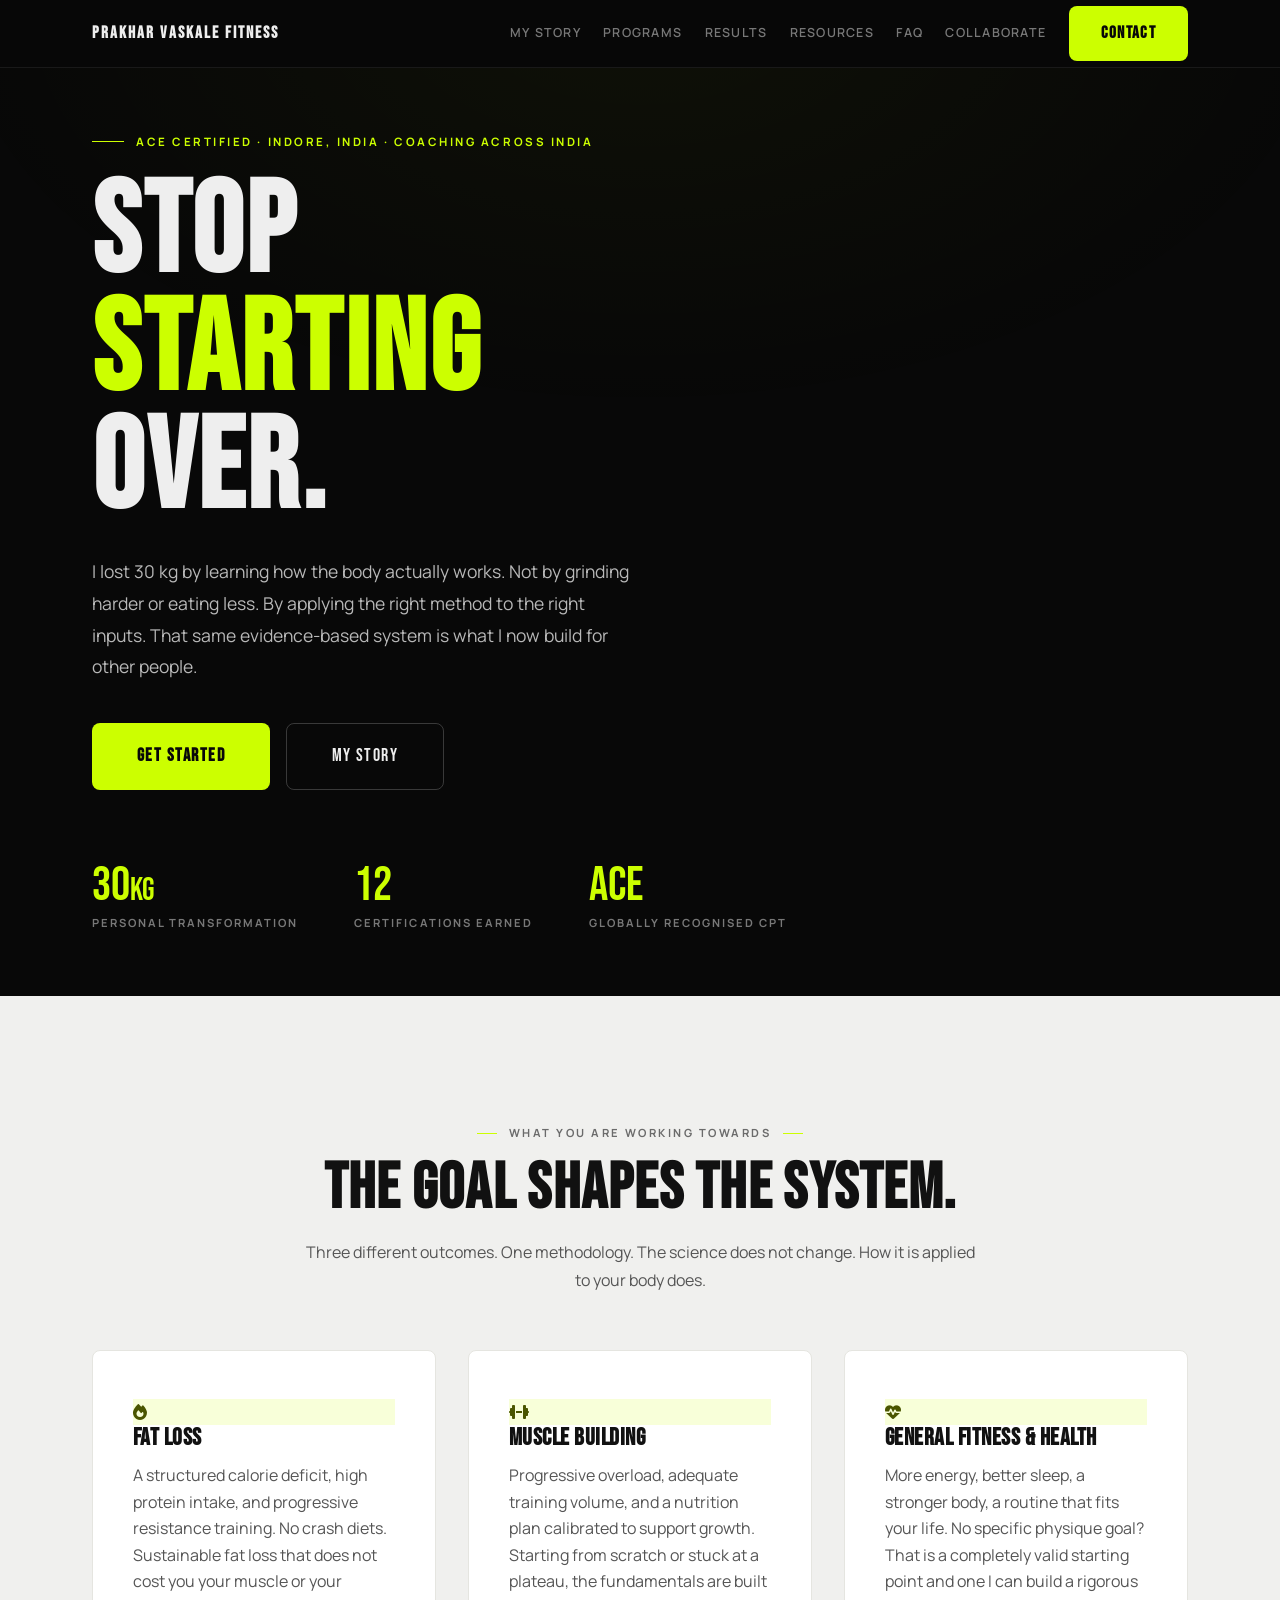
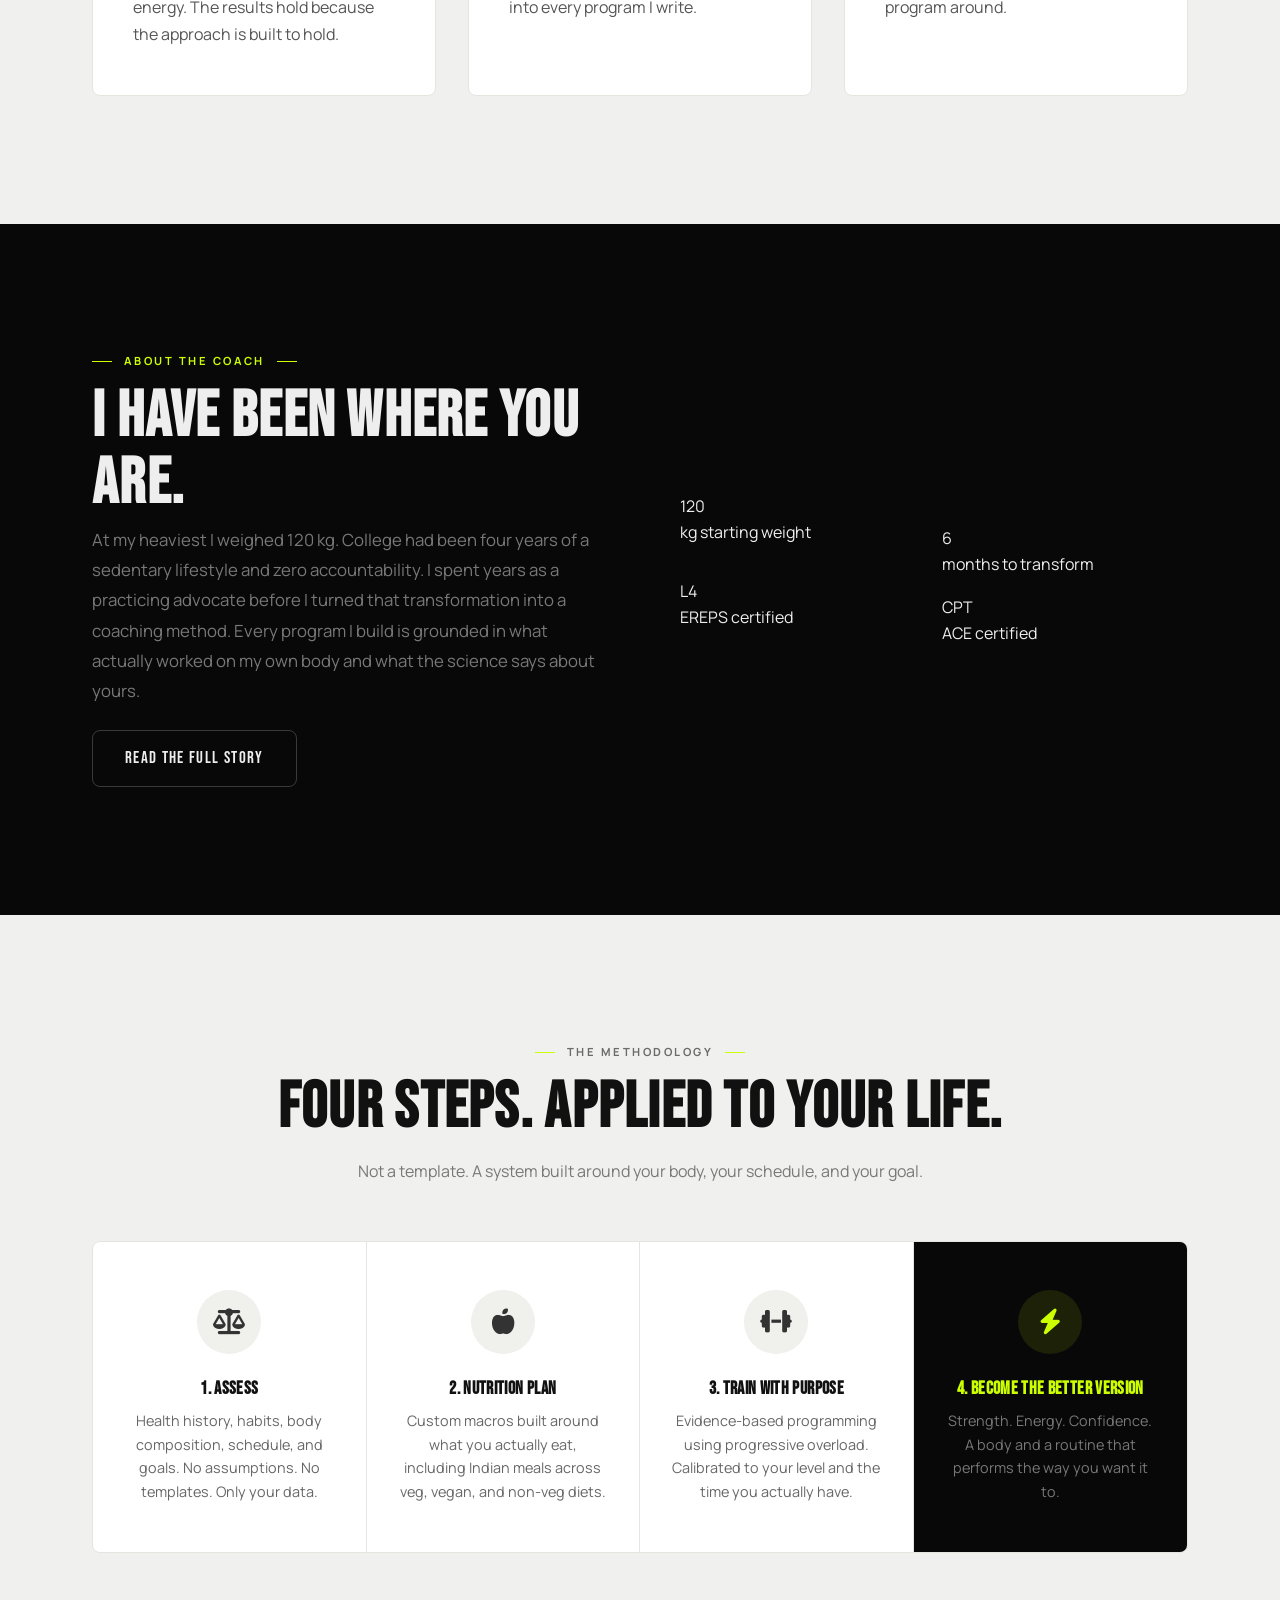
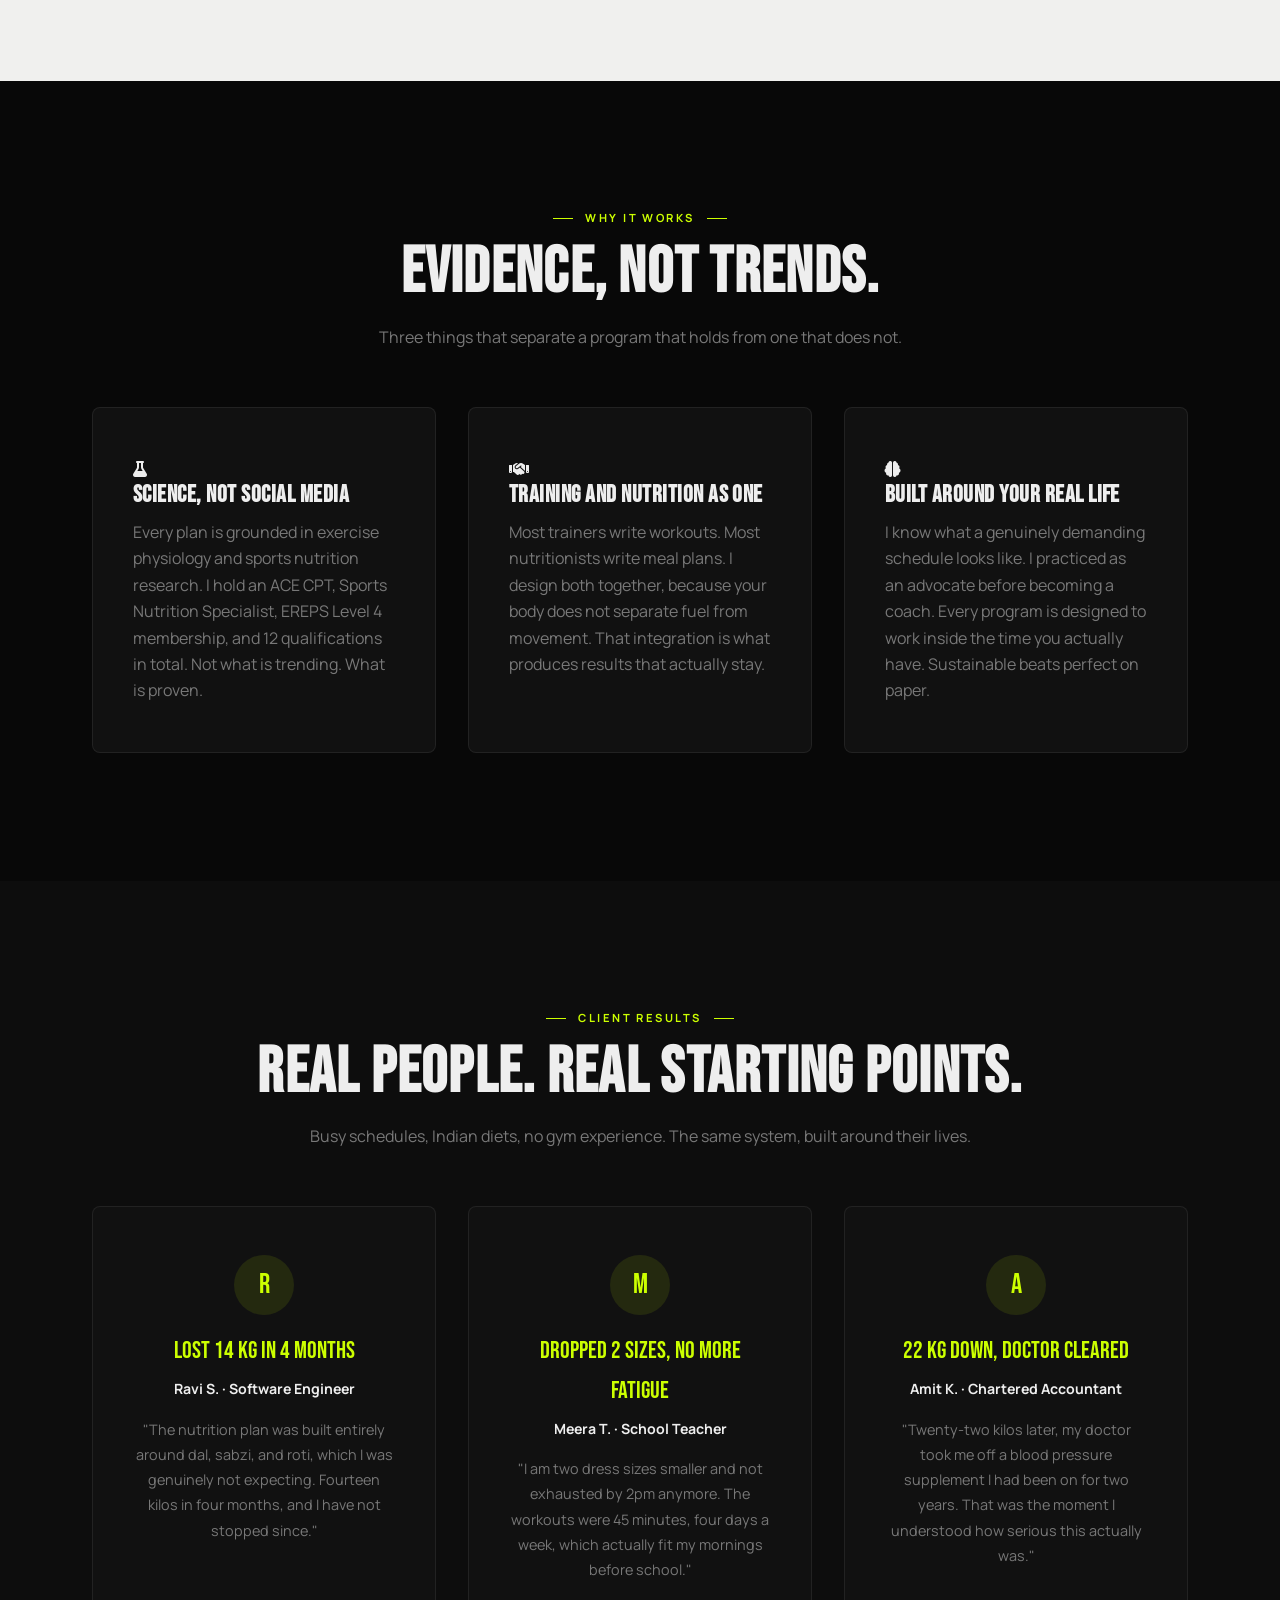
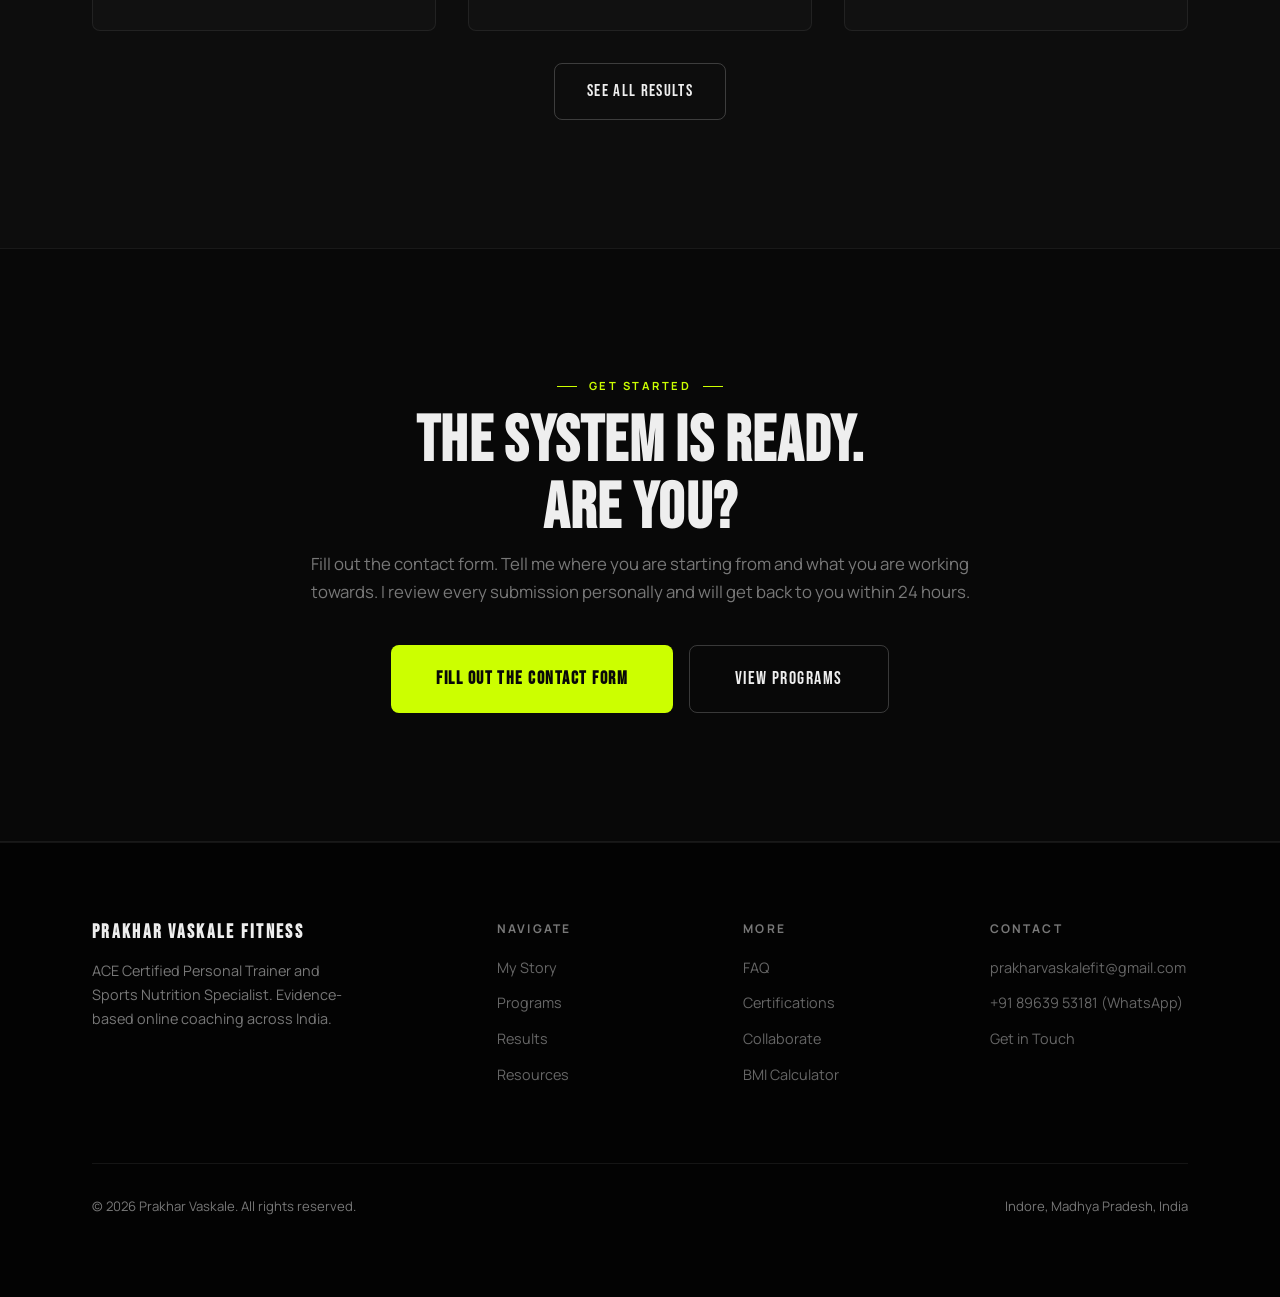
==== commit b5ff3449: "Update index.html" ====
--- a/index.html
+++ b/index.html
@@ -262,7 +262,7 @@
 
     <script>
     document.addEventListener('DOMContentLoaded', function() {
-        // 1. Intersection Observer for Smooth Agency-Style Reveals
+        // 1. Intersection Observer for Smooth Reveals
         var observerOptions = { root: null, rootMargin: '0px', threshold: 0.15 };
         var observer = new IntersectionObserver(function(entries, observer) {
             entries.forEach(function(entry) {
@@ -277,23 +277,7 @@
             observer.observe(el);
         });
 
-        // 2. Custom Magnetic Cursor Logic (Desktop Only)
-        if (window.matchMedia("(pointer: fine)").matches) {
-            var cursor = document.createElement('div');
-            cursor.classList.add('custom-cursor');
-            document.body.appendChild(cursor);
-
-            document.addEventListener('mousemove', function(e) {
-                cursor.style.transform = `translate3d(${e.clientX}px, ${e.clientY}px, 0) translate3d(-50%, -50%, 0)`;
-            });
-
-            document.querySelectorAll('a, button, input, select, textarea, .btn').forEach(function(el) {
-                el.addEventListener('mouseenter', function() { cursor.classList.add('hover'); });
-                el.addEventListener('mouseleave', function() { cursor.classList.remove('hover'); });
-            });
-        }
-
-        // 3. Navigation Scroll Behavior
+        // 2. Navigation Scroll Behavior
         var nav = document.querySelector('.navbar');
         var lastY = 0, ticking = false;
         
@@ -310,7 +294,7 @@
             }
         }, { passive: true });
 
-        // 4. Mobile Hamburger Toggle
+        // 3. Mobile Hamburger Toggle
         var t = document.getElementById('navToggle');
         var l = document.getElementById('navLinks');
         
@@ -345,6 +329,25 @@
                 }
             });
         }
+
+        // 4. FAQ Dropdown Toggle (Only fires on pages with FAQs)
+        var faqBtns = document.querySelectorAll('.faq-question-btn');
+        if (faqBtns.length > 0) {
+            faqBtns.forEach(function(btn) {
+                btn.addEventListener('click', function() {
+                    var expanded = this.getAttribute('aria-expanded') === 'true';
+                    this.setAttribute('aria-expanded', !expanded);
+                    var answer = this.nextElementSibling;
+                    if (answer && answer.classList.contains('faq-answer')) {
+                        if (!expanded) {
+                            answer.classList.add('open');
+                        } else {
+                            answer.classList.remove('open');
+                        }
+                    }
+                });
+            });
+        }
     });
     </script>
 </body>
